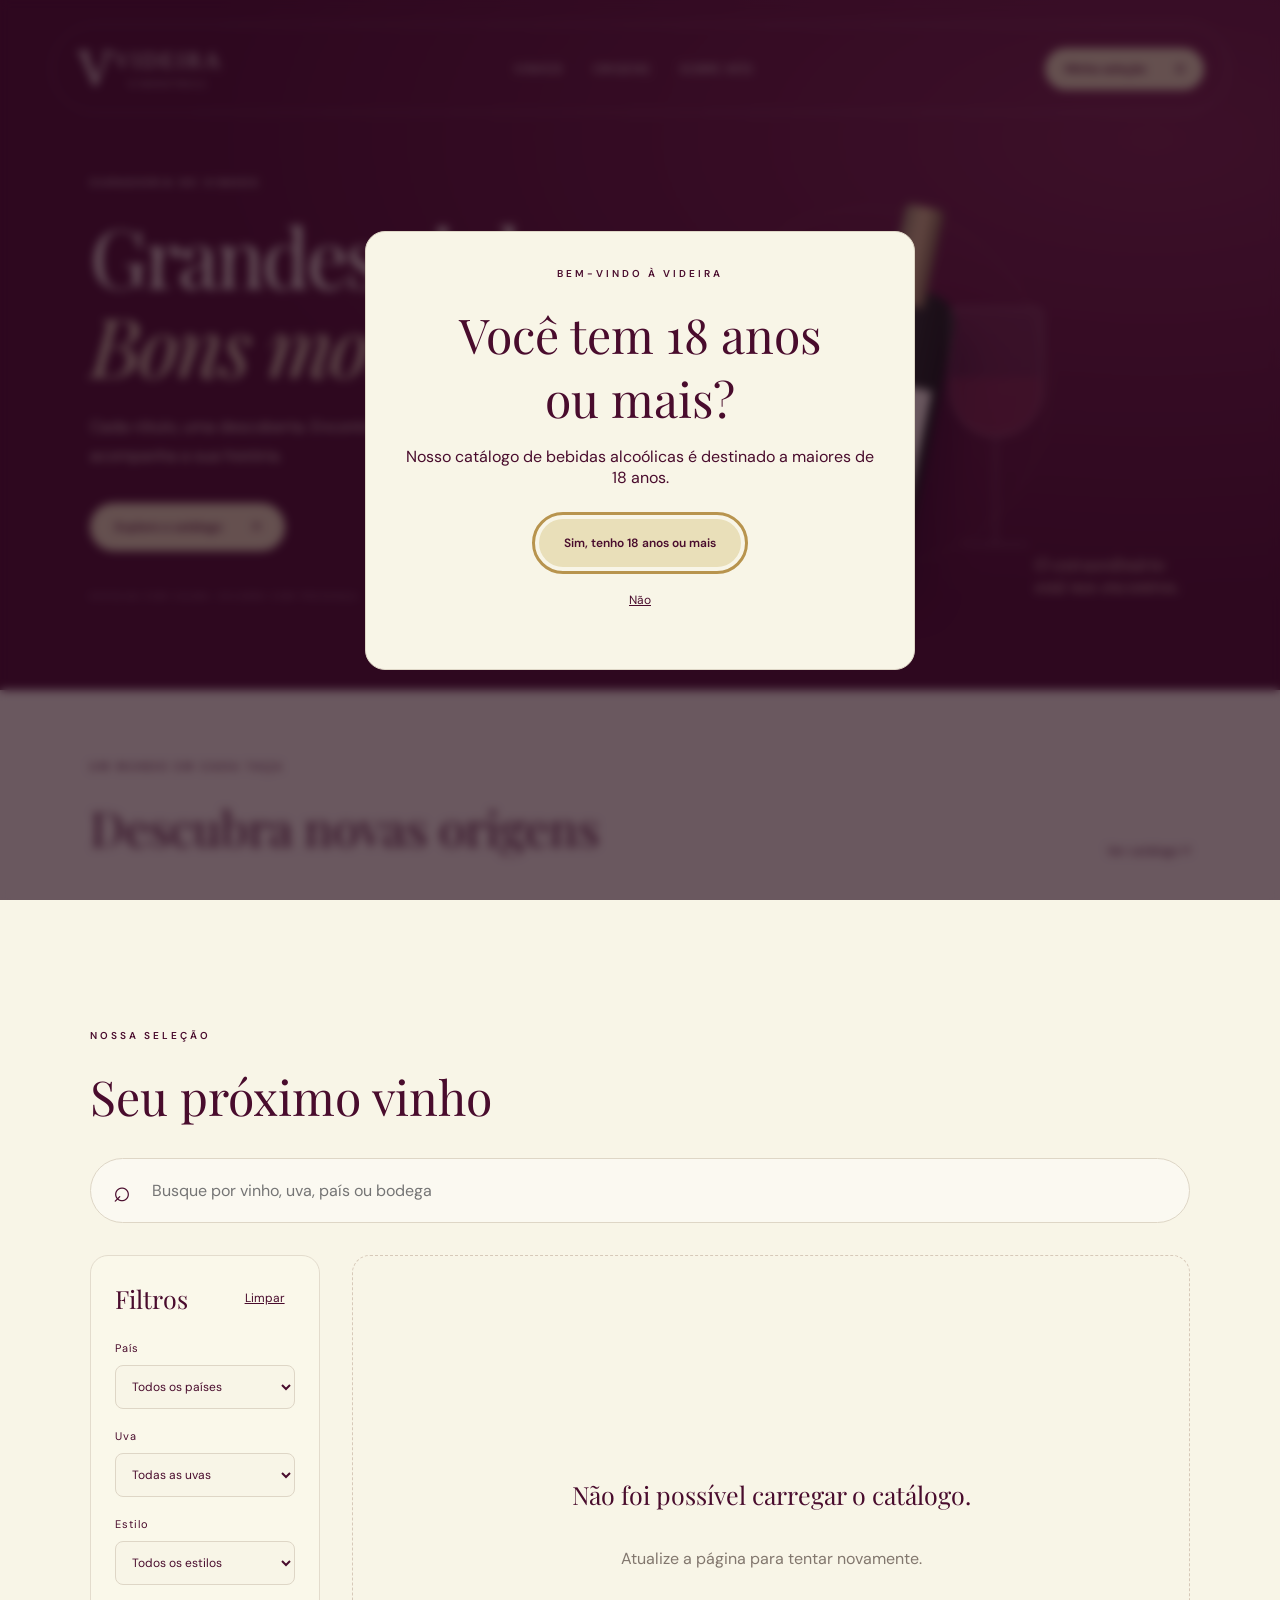
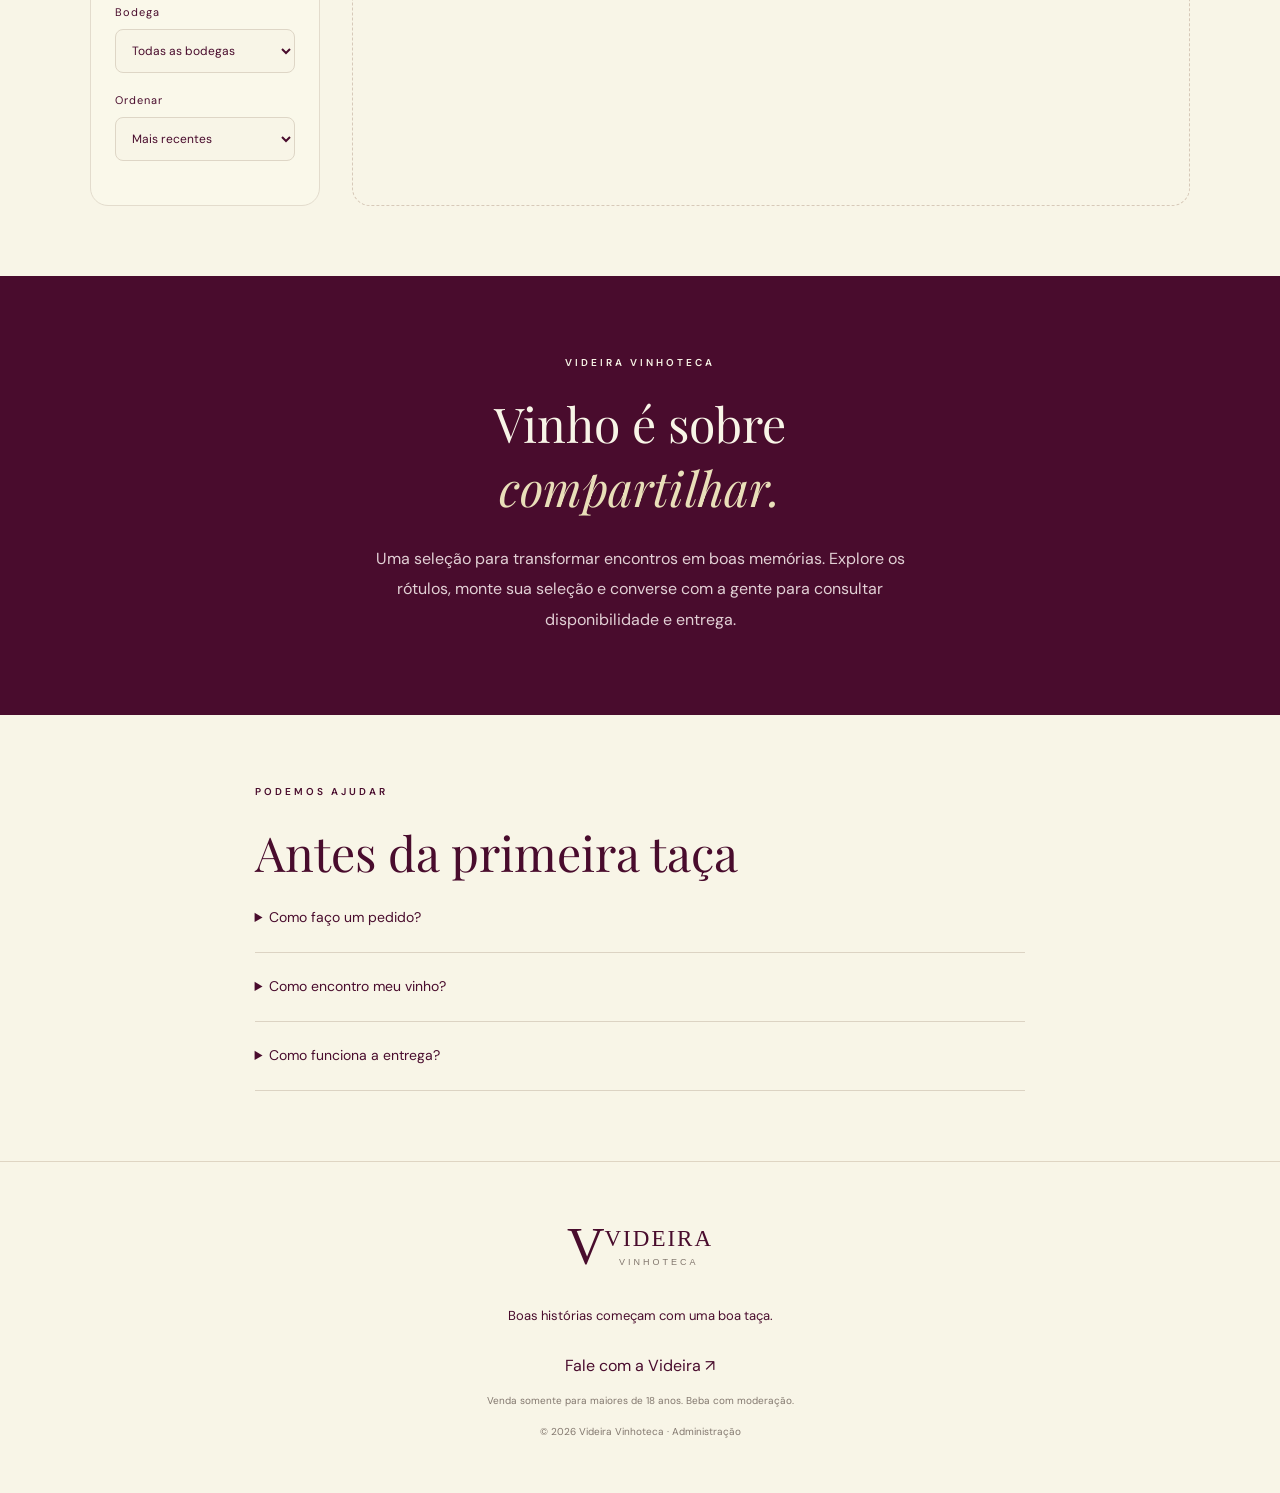
==== index.html @ 6cd6a6e8 "Build responsive Videira catalog with Supabase and admin panel" ====
<!doctype html><html lang="pt-BR"><head><meta charset="utf-8"><meta name="viewport" content="width=device-width,initial-scale=1"><meta name="description" content="Videira Vinhoteca. Descubra vinhos com identidade e monte sua seleção."><meta name="theme-color" content="#490c2d"><title>Videira | Vinhos e bons momentos</title><link rel="stylesheet" href="/style.css"><script defer src="/app.js"></script></head><body>
<header><a class="brand" href="/">V<span>VIDEIRA<small>VINHOTECA</small></span></a><nav><a href="#catalogo">Vinhos</a><a href="#origens">Origens</a><a href="#sobre">Sobre nós</a></nav><button id="cartButton" class="light">Minha seleção <span id="count">0</span></button></header>
<main><section class="hero"><div><p class="eyebrow">CURADORIA DE VINHOS</p><h1>Grandes vinhos.<br><i>Bons momentos.</i></h1><p class="intro">Cada rótulo, uma descoberta. Encontre o vinho que acompanha a sua história.</p><a class="pill" href="#catalogo">Explore o catálogo <span>↗</span></a><p class="hero-note">ESCOLHA COM CALMA. CELEBRE COM PRESENÇA.</p></div><div class="art" aria-hidden="true"><div class="orbit"></div><div class="bottle"><div class="label">V<small>VIDEIRA<br>SELEÇÃO ESPECIAL</small><hr>VINHOTECA</div></div><div class="glass"></div><span class="art-caption">O extraordinário<br>está nos encontros.</span></div></section>
<section id="origens" class="origins"><div class="section-heading"><div><p class="eyebrow">UM MUNDO EM CADA TAÇA</p><h2>Descubra novas origens</h2></div><a href="#catalogo">Ver catálogo ↗</a></div><div class="country-grid" id="countries"></div></section>
<section id="catalogo"><div class="section-heading"><div><p class="eyebrow">NOSSA SELEÇÃO</p><h2>Seu próximo vinho</h2></div><span id="resultCount"></span></div><div class="search"><span aria-hidden="true">⌕</span><input id="search" type="search" placeholder="Busque por vinho, uva, país ou bodega" aria-label="Buscar vinhos"></div><div class="catalog-layout"><aside><div class="filter-heading"><h3>Filtros</h3><button id="clear" class="text-button">Limpar</button></div><label>País<select id="country"><option value="">Todos os países</option></select></label><label>Uva<select id="grape"><option value="">Todas as uvas</option></select></label><label>Estilo<select id="category"><option value="">Todos os estilos</option></select></label><label>Bodega<select id="winery"><option value="">Todas as bodegas</option></select></label><label>Ordenar<select id="sort"><option value="new">Mais recentes</option><option value="name">Nome A–Z</option><option value="price">Menor preço</option></select></label></aside><div id="products" class="products" aria-live="polite"><div class="empty">Carregando catálogo…</div></div></div></section>
<section id="sobre" class="about"><p class="eyebrow">VIDEIRA VINHOTECA</p><h2>Vinho é sobre<br><i>compartilhar.</i></h2><p>Uma seleção para transformar encontros em boas memórias. Explore os rótulos, monte sua seleção e converse com a gente para consultar disponibilidade e entrega.</p></section><section class="faq"><p class="eyebrow">PODEMOS AJUDAR</p><h2>Antes da primeira taça</h2><details><summary>Como faço um pedido?</summary><p>Adicione os vinhos à sua seleção e continue no WhatsApp. Nossa equipe confirma disponibilidade, valores e condições antes de finalizar o pedido.</p></details><details><summary>Como encontro meu vinho?</summary><p>Use a busca ou filtre por país, uva, estilo e bodega. Abra um rótulo para conhecer os detalhes.</p></details><details><summary>Como funciona a entrega?</summary><p>Consulte as opções de entrega e frete diretamente com nossa equipe pelo WhatsApp.</p></details></section></main>
<footer><a class="brand" href="/">V<span>VIDEIRA<small>VINHOTECA</small></span></a><p>Boas histórias começam com uma boa taça.</p><a id="contact" href="#">Fale com a Videira ↗</a><small>Venda somente para maiores de 18 anos. Beba com moderação.</small><small>© 2026 Videira Vinhoteca · <a href="/admin.html">Administração</a></small></footer>
<dialog id="cart"><div class="dialog-heading"><p class="eyebrow">MINHA SELEÇÃO</p><button class="close" data-close="cart" aria-label="Fechar seleção">×</button></div><h2>Uma boa escolha.</h2><div id="cartItems"></div><p id="total"></p><a id="checkout" class="pill" target="_blank" rel="noopener">Consultar no WhatsApp ↗</a><p class="muted">Disponibilidade, preço e frete confirmados no atendimento.</p></dialog>
<dialog id="detail"><button class="close" data-close="detail" aria-label="Fechar detalhes">×</button><div id="detailContent"></div></dialog>
<dialog id="age"><p class="eyebrow">BEM-VINDO À VIDEIRA</p><h2>Você tem 18 anos<br>ou mais?</h2><p>Nosso catálogo de bebidas alcoólicas é destinado a maiores de 18 anos.</p><button class="pill" id="ageYes">Sim, tenho 18 anos ou mais</button><button class="text-button" id="ageNo">Não</button><p id="ageMessage" role="status"></p></dialog>
</body></html>
---- style.css ----
@import url('https://fonts.googleapis.com/css2?family=DM+Sans:wght@400;500;600&family=Playfair+Display:ital,wght@0,400;0,500;1,400&display=swap');
:root{--wine:#490c2d;--cream:#f8f5e7;--gold:#e9dfb9;--muted:#82776e}*{box-sizing:border-box}html{scroll-behavior:smooth;scroll-padding-top:110px}body{margin:0;background:var(--cream);color:var(--wine);font-family:'DM Sans',sans-serif}button,input,select,textarea{font:inherit}a{color:inherit;text-decoration:none}button,a,input,select,summary{touch-action:manipulation}button{cursor:pointer}button:disabled{opacity:.5;cursor:not-allowed}h1,h2,h3{font-family:'Playfair Display',Georgia,serif;font-weight:400;margin:0}h2{font-size:clamp(32px,4vw,48px)}h3{font-size:25px}header{position:absolute;z-index:2;top:24px;left:4%;width:92%;display:flex;align-items:center;justify-content:space-between;border:1px solid #ffffff45;border-radius:60px;padding:14px 24px;color:var(--cream)}.brand{display:flex;align-items:center;font:52px Georgia}.brand span{font:23px Georgia;letter-spacing:2px}.brand small{display:block;font:9px sans-serif;letter-spacing:3px;text-align:center;margin-top:5px}nav{display:flex;gap:30px;font-size:12px;text-transform:uppercase;letter-spacing:1px}.light,.pill{border:0;border-radius:40px;background:var(--gold);color:var(--wine);padding:16px 25px;font-size:12px;font-weight:600;display:inline-flex;gap:30px;align-items:center;justify-content:center}.light{padding:13px 20px}.hero{min-height:690px;background:radial-gradient(ellipse at 90% 20%,#732348,var(--wine) 60%);color:var(--cream);display:grid;grid-template-columns:1.2fr 1fr;align-items:center;padding:165px 7% 70px;overflow:hidden}.eyebrow{font-size:10px;letter-spacing:3px;font-weight:600;margin:0 0 22px}h1{font-size:clamp(48px,6.4vw,90px);line-height:1.08;letter-spacing:-3px}h1 i,h2 i{font-weight:400;color:var(--gold)}.intro{line-height:1.8;max-width:450px;color:#e4d9ca;margin:25px 0 32px}.hero-note{font-size:8px;letter-spacing:2px;margin-top:40px;color:#c6a9b7}.art{height:410px;position:relative}.orbit{position:absolute;width:360px;height:360px;border:1px solid #cfac7940;border-radius:50%;top:20px;left:0}.bottle{position:absolute;width:108px;height:275px;left:135px;top:98px;border-radius:30px 30px 15px 15px;background:linear-gradient(90deg,#15241c,#455747 40%,#19271e 70%,#0d1813);transform:rotate(12deg);box-shadow:22px 30px 35px #21041d80}.bottle:before{content:'';position:absolute;top:-84px;left:35px;width:39px;height:100px;background:linear-gradient(90deg,#928765,#e1c591,#7b6847);border-radius:6px 6px 0 0}.label{background:var(--cream);color:var(--wine);position:absolute;top:95px;left:9px;right:9px;height:123px;text-align:center;font:44px Georgia;padding-top:8px}.label small{display:block;font:7px sans-serif;letter-spacing:1px;line-height:1.7}.label hr{width:30px;border:0;border-top:1px solid #b7aa8a}.label{font-size:36px}.label{overflow:hidden}.glass{position:absolute;top:120px;left:260px;width:92px;height:128px;border:1px solid #ffffff70;border-radius:5px 5px 48px 48px;background:linear-gradient(0deg,#ad416060 45%,#ffffff10 46%)}.glass:after{content:'';position:absolute;top:127px;left:44px;width:1px;height:108px;background:#ffffff70}.glass:before{content:'';position:absolute;top:235px;left:12px;width:65px;height:1px;background:#ffffff70}.art-caption{position:absolute;right:10px;bottom:0;color:#ddc5ad;font:italic 19px Georgia}.origins,#catalogo,.faq{padding:70px 7%}.section-heading{display:flex;justify-content:space-between;align-items:end;gap:20px;margin-bottom:30px}.section-heading a,.section-heading>span{font-size:12px}.country-grid{display:grid;grid-template-columns:repeat(4,1fr);gap:16px}.country-card{padding:27px;border-radius:18px;text-align:left;background:var(--wine);color:var(--cream);border:0}.country-card span{font:25px Georgia;display:block;margin:20px 0 8px}.country-card small{color:#d2bdc6}.search{background:#ffffff65;display:flex;align-items:center;border:1px solid #ded6c6;border-radius:40px;padding:12px 22px;margin-bottom:32px;gap:15px}.search span{font-size:30px}.search input{border:0;background:none;outline:none;width:100%;padding:6px;color:var(--wine)}.catalog-layout{display:grid;grid-template-columns:230px 1fr;gap:32px}aside{border:1px solid #e3dccd;background:#fffdf440;padding:24px;border-radius:18px;align-self:start}.filter-heading{display:flex;justify-content:space-between;align-items:center;margin-bottom:25px}.text-button{border:0;background:none;color:var(--wine);text-decoration:underline;font-size:12px;padding:10px}label{display:block;font-size:11px;letter-spacing:1px;margin-bottom:20px}select,input,textarea{color:var(--wine)}select{display:block;width:100%;margin-top:10px;padding:12px;border:1px solid #ded6c6;border-radius:8px;background:var(--cream);font-size:12px}.products{display:grid;grid-template-columns:repeat(3,minmax(0,1fr));gap:20px}.empty{grid-column:1/-1;min-height:280px;border:1px dashed #d7c9b9;border-radius:18px;display:flex;flex-direction:column;justify-content:center;align-items:center;text-align:center;padding:40px;color:var(--muted);line-height:1.8}.empty h3{color:var(--wine);margin-bottom:12px}.product{background:#fffdf5;border:1px solid #e9e1d3;border-radius:17px;overflow:hidden;padding:14px}.product-view{display:block;border:0;background:none;width:100%;text-align:left;color:var(--wine);padding:0}.product img,.placeholder{width:100%;height:235px;object-fit:contain;border-radius:12px;background:#f0ebd7}.placeholder{display:grid;place-items:center;font:80px Georgia;color:#c8b898}.product .eyebrow{margin:20px 0 10px;font-size:8px;letter-spacing:2px}.product h3{font-size:22px;line-height:1.25}.product p{font-size:11px;color:var(--muted);line-height:1.6}.product-bottom{border-top:1px solid #e7e1d4;padding-top:14px;display:flex;justify-content:space-between;align-items:center;font-size:12px}.add{border:0;border-radius:50%;width:35px;height:35px;color:var(--cream);background:var(--wine);font-size:20px}.about{padding:80px 15%;background:var(--wine);color:var(--cream);text-align:center}.about p:last-child{max-width:580px;margin:25px auto 0;line-height:1.9;color:#e2d0d5}.faq{max-width:950px;margin:auto}details{border-bottom:1px solid #dcd3c3;padding:22px 0;font-size:14px;line-height:1.7}summary{cursor:pointer}footer{display:flex;flex-direction:column;align-items:center;gap:18px;padding:55px 20px;border-top:1px solid #dfd5c3;text-align:center}footer p{font-size:13px}footer small{font-size:10px;color:var(--muted)}dialog{border:1px solid #ded6c6;border-radius:20px;background:var(--cream);color:var(--wine);padding:35px;width:min(550px,92vw);max-height:85vh}dialog::backdrop{background:#210719a8;backdrop-filter:blur(5px)}.dialog-heading{display:flex;justify-content:space-between;align-items:center}.close{border:0;background:none;font-size:28px;color:var(--wine);float:right}.muted{font-size:12px;color:var(--muted);line-height:1.7}#age{text-align:center}#age .pill{margin:15px 0}#age .text-button{display:block;margin:auto}.cart-row{display:flex;align-items:center;justify-content:space-between;gap:15px;border-bottom:1px solid #ded6c6;padding:18px 0}.cart-row div:first-child{max-width:55%;font-size:14px}.qty{display:flex;align-items:center;gap:12px}.qty button{border:1px solid #d0c0b5;background:none;border-radius:50%;width:28px;height:28px}#checkout{width:100%}#detailContent img{height:250px;max-width:100%;object-fit:contain}#detailContent p{line-height:1.8}.admin{max-width:900px;margin:50px auto;padding:25px}.admin input,.admin textarea{display:block;width:100%;padding:12px;border:1px solid #ddd1c1;background:#fffdf6;border-radius:7px;margin-top:8px}.admin textarea{min-height:100px}.admin form{margin-top:30px}.admin-grid{display:grid;grid-template-columns:1fr 1fr;gap:0 20px}.admin label:has(input[type=checkbox]){display:flex;align-items:center;gap:10px}.admin input[type=checkbox]{width:auto}.admin-list{margin-top:30px}.admin-item{display:flex;gap:15px;align-items:center;padding:16px 0;border-bottom:1px solid #ddd}.admin-item span{flex:1}#status{line-height:1.8}a:focus-visible,button:focus-visible,input:focus-visible,select:focus-visible,summary:focus-visible{outline:3px solid #b8944e;outline-offset:4px}[hidden]{display:none!important}@media(max-width:900px){.hero{grid-template-columns:1fr 1fr}.art{transform:scale(.8);transform-origin:left center}.products{grid-template-columns:repeat(2,minmax(0,1fr))}.country-grid{grid-template-columns:repeat(2,1fr)}}@media(max-width:650px){header{top:15px;padding:10px 16px}.brand{font-size:38px}.brand span{font-size:17px}nav{display:none}.light{font-size:10px;padding:12px}.hero{padding:145px 7% 45px;grid-template-columns:1fr;min-height:auto}h1{font-size:51px;letter-spacing:-2px}.art{height:290px;transform:scale(.75);margin-top:-20px;transform-origin:top center}.hero-note{margin-top:25px}.origins,#catalogo,.faq{padding:45px 6%}.catalog-layout{grid-template-columns:1fr}aside{display:grid;grid-template-columns:1fr 1fr;gap:10px;padding:18px}.filter-heading{grid-column:1/-1;margin:0}aside label{margin:0}.products{gap:10px}.product{padding:10px}.product img,.placeholder{height:190px}.product h3{font-size:19px}.section-heading{align-items:start}.section-heading a{white-space:nowrap}.country-card{padding:22px}.about{padding:55px 8%}.admin-grid{grid-template-columns:1fr}}
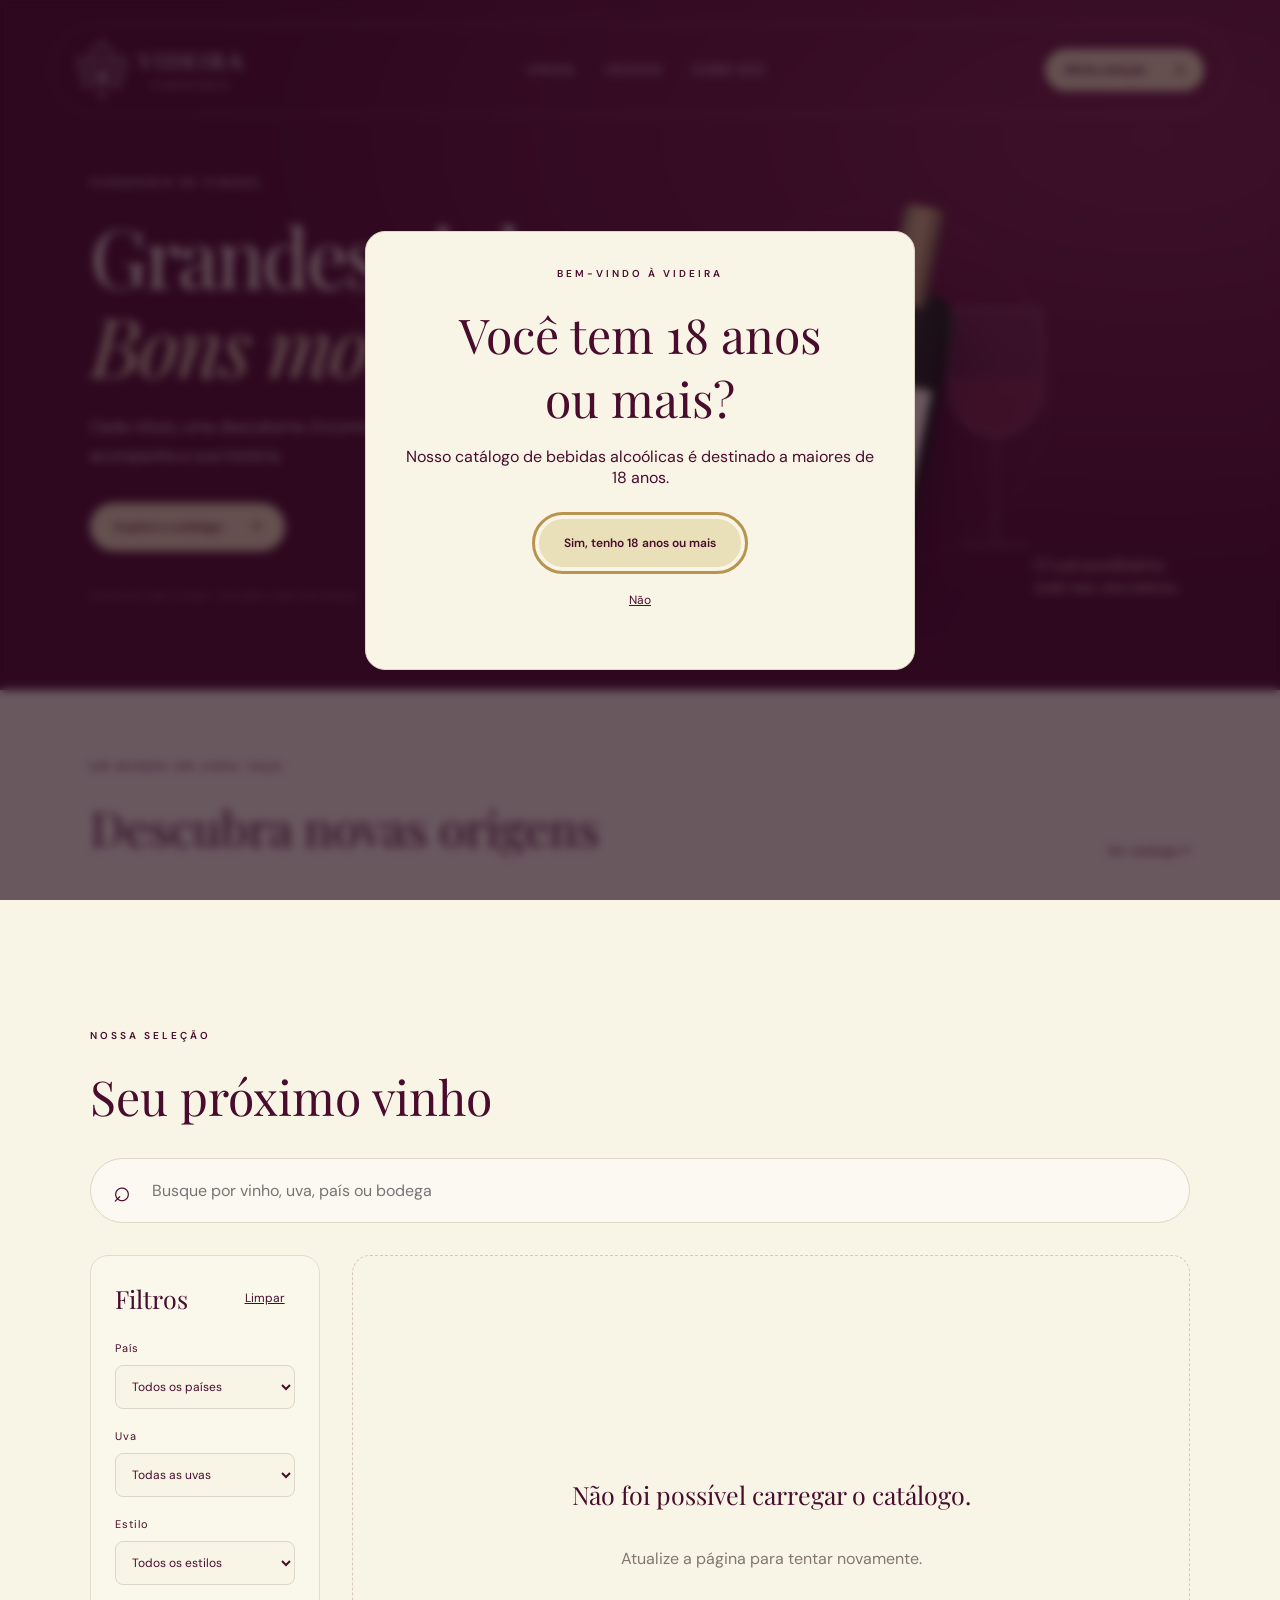
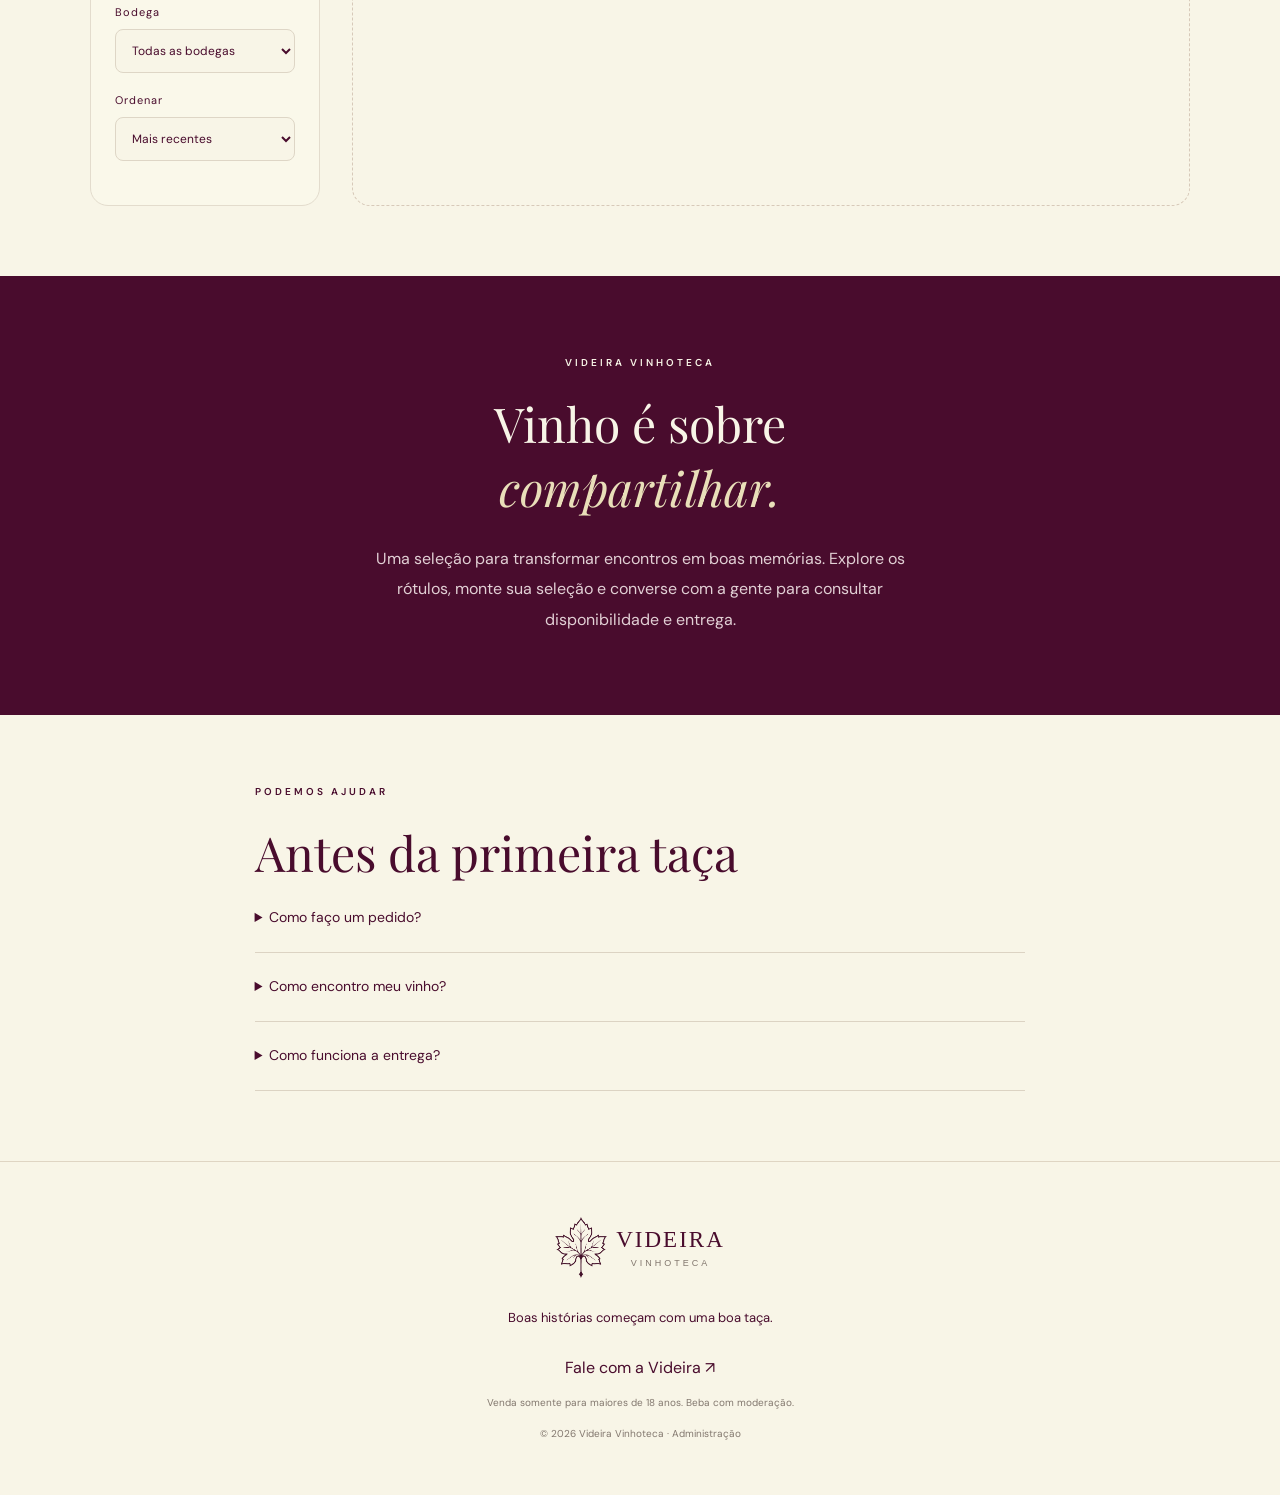
==== commit bb465fe7: "Apply original Videira logo to header and footer" ====
--- a/index.html
+++ b/index.html
@@ -1,10 +1,10 @@
 <!doctype html><html lang="pt-BR"><head><meta charset="utf-8"><meta name="viewport" content="width=device-width,initial-scale=1"><meta name="description" content="Videira Vinhoteca. Descubra vinhos com identidade e monte sua seleção."><meta name="theme-color" content="#490c2d"><title>Videira | Vinhos e bons momentos</title><link rel="stylesheet" href="/style.css"><script defer src="/app.js"></script></head><body>
-<header><a class="brand" href="/">V<span>VIDEIRA<small>VINHOTECA</small></span></a><nav><a href="#catalogo">Vinhos</a><a href="#origens">Origens</a><a href="#sobre">Sobre nós</a></nav><button id="cartButton" class="light">Minha seleção <span id="count">0</span></button></header>
+<header><a class="brand" href="/" aria-label="Videira Vinhoteca"><img src="/logo.svg" alt="" width="52" height="61"><span>VIDEIRA<small>VINHOTECA</small></span></a><nav><a href="#catalogo">Vinhos</a><a href="#origens">Origens</a><a href="#sobre">Sobre nós</a></nav><button id="cartButton" class="light">Minha seleção <span id="count">0</span></button></header>
 <main><section class="hero"><div><p class="eyebrow">CURADORIA DE VINHOS</p><h1>Grandes vinhos.<br><i>Bons momentos.</i></h1><p class="intro">Cada rótulo, uma descoberta. Encontre o vinho que acompanha a sua história.</p><a class="pill" href="#catalogo">Explore o catálogo <span>↗</span></a><p class="hero-note">ESCOLHA COM CALMA. CELEBRE COM PRESENÇA.</p></div><div class="art" aria-hidden="true"><div class="orbit"></div><div class="bottle"><div class="label">V<small>VIDEIRA<br>SELEÇÃO ESPECIAL</small><hr>VINHOTECA</div></div><div class="glass"></div><span class="art-caption">O extraordinário<br>está nos encontros.</span></div></section>
 <section id="origens" class="origins"><div class="section-heading"><div><p class="eyebrow">UM MUNDO EM CADA TAÇA</p><h2>Descubra novas origens</h2></div><a href="#catalogo">Ver catálogo ↗</a></div><div class="country-grid" id="countries"></div></section>
 <section id="catalogo"><div class="section-heading"><div><p class="eyebrow">NOSSA SELEÇÃO</p><h2>Seu próximo vinho</h2></div><span id="resultCount"></span></div><div class="search"><span aria-hidden="true">⌕</span><input id="search" type="search" placeholder="Busque por vinho, uva, país ou bodega" aria-label="Buscar vinhos"></div><div class="catalog-layout"><aside><div class="filter-heading"><h3>Filtros</h3><button id="clear" class="text-button">Limpar</button></div><label>País<select id="country"><option value="">Todos os países</option></select></label><label>Uva<select id="grape"><option value="">Todas as uvas</option></select></label><label>Estilo<select id="category"><option value="">Todos os estilos</option></select></label><label>Bodega<select id="winery"><option value="">Todas as bodegas</option></select></label><label>Ordenar<select id="sort"><option value="new">Mais recentes</option><option value="name">Nome A–Z</option><option value="price">Menor preço</option></select></label></aside><div id="products" class="products" aria-live="polite"><div class="empty">Carregando catálogo…</div></div></div></section>
 <section id="sobre" class="about"><p class="eyebrow">VIDEIRA VINHOTECA</p><h2>Vinho é sobre<br><i>compartilhar.</i></h2><p>Uma seleção para transformar encontros em boas memórias. Explore os rótulos, monte sua seleção e converse com a gente para consultar disponibilidade e entrega.</p></section><section class="faq"><p class="eyebrow">PODEMOS AJUDAR</p><h2>Antes da primeira taça</h2><details><summary>Como faço um pedido?</summary><p>Adicione os vinhos à sua seleção e continue no WhatsApp. Nossa equipe confirma disponibilidade, valores e condições antes de finalizar o pedido.</p></details><details><summary>Como encontro meu vinho?</summary><p>Use a busca ou filtre por país, uva, estilo e bodega. Abra um rótulo para conhecer os detalhes.</p></details><details><summary>Como funciona a entrega?</summary><p>Consulte as opções de entrega e frete diretamente com nossa equipe pelo WhatsApp.</p></details></section></main>
-<footer><a class="brand" href="/">V<span>VIDEIRA<small>VINHOTECA</small></span></a><p>Boas histórias começam com uma boa taça.</p><a id="contact" href="#">Fale com a Videira ↗</a><small>Venda somente para maiores de 18 anos. Beba com moderação.</small><small>© 2026 Videira Vinhoteca · <a href="/admin.html">Administração</a></small></footer>
+<footer><a class="brand" href="/" aria-label="Videira Vinhoteca"><img src="/logo.svg" alt="" width="52" height="61"><span>VIDEIRA<small>VINHOTECA</small></span></a><p>Boas histórias começam com uma boa taça.</p><a id="contact" href="#">Fale com a Videira ↗</a><small>Venda somente para maiores de 18 anos. Beba com moderação.</small><small>© 2026 Videira Vinhoteca · <a href="/admin.html">Administração</a></small></footer>
 <dialog id="cart"><div class="dialog-heading"><p class="eyebrow">MINHA SELEÇÃO</p><button class="close" data-close="cart" aria-label="Fechar seleção">×</button></div><h2>Uma boa escolha.</h2><div id="cartItems"></div><p id="total"></p><a id="checkout" class="pill" target="_blank" rel="noopener">Consultar no WhatsApp ↗</a><p class="muted">Disponibilidade, preço e frete confirmados no atendimento.</p></dialog>
 <dialog id="detail"><button class="close" data-close="detail" aria-label="Fechar detalhes">×</button><div id="detailContent"></div></dialog>
 <dialog id="age"><p class="eyebrow">BEM-VINDO À VIDEIRA</p><h2>Você tem 18 anos<br>ou mais?</h2><p>Nosso catálogo de bebidas alcoólicas é destinado a maiores de 18 anos.</p><button class="pill" id="ageYes">Sim, tenho 18 anos ou mais</button><button class="text-button" id="ageNo">Não</button><p id="ageMessage" role="status"></p></dialog>
--- a/style.css
+++ b/style.css
@@ -1,2 +1,3 @@
 @import url('https://fonts.googleapis.com/css2?family=DM+Sans:wght@400;500;600&family=Playfair+Display:ital,wght@0,400;0,500;1,400&display=swap');
-:root{--wine:#490c2d;--cream:#f8f5e7;--gold:#e9dfb9;--muted:#82776e}*{box-sizing:border-box}html{scroll-behavior:smooth;scroll-padding-top:110px}body{margin:0;background:var(--cream);color:var(--wine);font-family:'DM Sans',sans-serif}button,input,select,textarea{font:inherit}a{color:inherit;text-decoration:none}button,a,input,select,summary{touch-action:manipulation}button{cursor:pointer}button:disabled{opacity:.5;cursor:not-allowed}h1,h2,h3{font-family:'Playfair Display',Georgia,serif;font-weight:400;margin:0}h2{font-size:clamp(32px,4vw,48px)}h3{font-size:25px}header{position:absolute;z-index:2;top:24px;left:4%;width:92%;display:flex;align-items:center;justify-content:space-between;border:1px solid #ffffff45;border-radius:60px;padding:14px 24px;color:var(--cream)}.brand{display:flex;align-items:center;font:52px Georgia}.brand span{font:23px Georgia;letter-spacing:2px}.brand small{display:block;font:9px sans-serif;letter-spacing:3px;text-align:center;margin-top:5px}nav{display:flex;gap:30px;font-size:12px;text-transform:uppercase;letter-spacing:1px}.light,.pill{border:0;border-radius:40px;background:var(--gold);color:var(--wine);padding:16px 25px;font-size:12px;font-weight:600;display:inline-flex;gap:30px;align-items:center;justify-content:center}.light{padding:13px 20px}.hero{min-height:690px;background:radial-gradient(ellipse at 90% 20%,#732348,var(--wine) 60%);color:var(--cream);display:grid;grid-template-columns:1.2fr 1fr;align-items:center;padding:165px 7% 70px;overflow:hidden}.eyebrow{font-size:10px;letter-spacing:3px;font-weight:600;margin:0 0 22px}h1{font-size:clamp(48px,6.4vw,90px);line-height:1.08;letter-spacing:-3px}h1 i,h2 i{font-weight:400;color:var(--gold)}.intro{line-height:1.8;max-width:450px;color:#e4d9ca;margin:25px 0 32px}.hero-note{font-size:8px;letter-spacing:2px;margin-top:40px;color:#c6a9b7}.art{height:410px;position:relative}.orbit{position:absolute;width:360px;height:360px;border:1px solid #cfac7940;border-radius:50%;top:20px;left:0}.bottle{position:absolute;width:108px;height:275px;left:135px;top:98px;border-radius:30px 30px 15px 15px;background:linear-gradient(90deg,#15241c,#455747 40%,#19271e 70%,#0d1813);transform:rotate(12deg);box-shadow:22px 30px 35px #21041d80}.bottle:before{content:'';position:absolute;top:-84px;left:35px;width:39px;height:100px;background:linear-gradient(90deg,#928765,#e1c591,#7b6847);border-radius:6px 6px 0 0}.label{background:var(--cream);color:var(--wine);position:absolute;top:95px;left:9px;right:9px;height:123px;text-align:center;font:44px Georgia;padding-top:8px}.label small{display:block;font:7px sans-serif;letter-spacing:1px;line-height:1.7}.label hr{width:30px;border:0;border-top:1px solid #b7aa8a}.label{font-size:36px}.label{overflow:hidden}.glass{position:absolute;top:120px;left:260px;width:92px;height:128px;border:1px solid #ffffff70;border-radius:5px 5px 48px 48px;background:linear-gradient(0deg,#ad416060 45%,#ffffff10 46%)}.glass:after{content:'';position:absolute;top:127px;left:44px;width:1px;height:108px;background:#ffffff70}.glass:before{content:'';position:absolute;top:235px;left:12px;width:65px;height:1px;background:#ffffff70}.art-caption{position:absolute;right:10px;bottom:0;color:#ddc5ad;font:italic 19px Georgia}.origins,#catalogo,.faq{padding:70px 7%}.section-heading{display:flex;justify-content:space-between;align-items:end;gap:20px;margin-bottom:30px}.section-heading a,.section-heading>span{font-size:12px}.country-grid{display:grid;grid-template-columns:repeat(4,1fr);gap:16px}.country-card{padding:27px;border-radius:18px;text-align:left;background:var(--wine);color:var(--cream);border:0}.country-card span{font:25px Georgia;display:block;margin:20px 0 8px}.country-card small{color:#d2bdc6}.search{background:#ffffff65;display:flex;align-items:center;border:1px solid #ded6c6;border-radius:40px;padding:12px 22px;margin-bottom:32px;gap:15px}.search span{font-size:30px}.search input{border:0;background:none;outline:none;width:100%;padding:6px;color:var(--wine)}.catalog-layout{display:grid;grid-template-columns:230px 1fr;gap:32px}aside{border:1px solid #e3dccd;background:#fffdf440;padding:24px;border-radius:18px;align-self:start}.filter-heading{display:flex;justify-content:space-between;align-items:center;margin-bottom:25px}.text-button{border:0;background:none;color:var(--wine);text-decoration:underline;font-size:12px;padding:10px}label{display:block;font-size:11px;letter-spacing:1px;margin-bottom:20px}select,input,textarea{color:var(--wine)}select{display:block;width:100%;margin-top:10px;padding:12px;border:1px solid #ded6c6;border-radius:8px;background:var(--cream);font-size:12px}.products{display:grid;grid-template-columns:repeat(3,minmax(0,1fr));gap:20px}.empty{grid-column:1/-1;min-height:280px;border:1px dashed #d7c9b9;border-radius:18px;display:flex;flex-direction:column;justify-content:center;align-items:center;text-align:center;padding:40px;color:var(--muted);line-height:1.8}.empty h3{color:var(--wine);margin-bottom:12px}.product{background:#fffdf5;border:1px solid #e9e1d3;border-radius:17px;overflow:hidden;padding:14px}.product-view{display:block;border:0;background:none;width:100%;text-align:left;color:var(--wine);padding:0}.product img,.placeholder{width:100%;height:235px;object-fit:contain;border-radius:12px;background:#f0ebd7}.placeholder{display:grid;place-items:center;font:80px Georgia;color:#c8b898}.product .eyebrow{margin:20px 0 10px;font-size:8px;letter-spacing:2px}.product h3{font-size:22px;line-height:1.25}.product p{font-size:11px;color:var(--muted);line-height:1.6}.product-bottom{border-top:1px solid #e7e1d4;padding-top:14px;display:flex;justify-content:space-between;align-items:center;font-size:12px}.add{border:0;border-radius:50%;width:35px;height:35px;color:var(--cream);background:var(--wine);font-size:20px}.about{padding:80px 15%;background:var(--wine);color:var(--cream);text-align:center}.about p:last-child{max-width:580px;margin:25px auto 0;line-height:1.9;color:#e2d0d5}.faq{max-width:950px;margin:auto}details{border-bottom:1px solid #dcd3c3;padding:22px 0;font-size:14px;line-height:1.7}summary{cursor:pointer}footer{display:flex;flex-direction:column;align-items:center;gap:18px;padding:55px 20px;border-top:1px solid #dfd5c3;text-align:center}footer p{font-size:13px}footer small{font-size:10px;color:var(--muted)}dialog{border:1px solid #ded6c6;border-radius:20px;background:var(--cream);color:var(--wine);padding:35px;width:min(550px,92vw);max-height:85vh}dialog::backdrop{background:#210719a8;backdrop-filter:blur(5px)}.dialog-heading{display:flex;justify-content:space-between;align-items:center}.close{border:0;background:none;font-size:28px;color:var(--wine);float:right}.muted{font-size:12px;color:var(--muted);line-height:1.7}#age{text-align:center}#age .pill{margin:15px 0}#age .text-button{display:block;margin:auto}.cart-row{display:flex;align-items:center;justify-content:space-between;gap:15px;border-bottom:1px solid #ded6c6;padding:18px 0}.cart-row div:first-child{max-width:55%;font-size:14px}.qty{display:flex;align-items:center;gap:12px}.qty button{border:1px solid #d0c0b5;background:none;border-radius:50%;width:28px;height:28px}#checkout{width:100%}#detailContent img{height:250px;max-width:100%;object-fit:contain}#detailContent p{line-height:1.8}.admin{max-width:900px;margin:50px auto;padding:25px}.admin input,.admin textarea{display:block;width:100%;padding:12px;border:1px solid #ddd1c1;background:#fffdf6;border-radius:7px;margin-top:8px}.admin textarea{min-height:100px}.admin form{margin-top:30px}.admin-grid{display:grid;grid-template-columns:1fr 1fr;gap:0 20px}.admin label:has(input[type=checkbox]){display:flex;align-items:center;gap:10px}.admin input[type=checkbox]{width:auto}.admin-list{margin-top:30px}.admin-item{display:flex;gap:15px;align-items:center;padding:16px 0;border-bottom:1px solid #ddd}.admin-item span{flex:1}#status{line-height:1.8}a:focus-visible,button:focus-visible,input:focus-visible,select:focus-visible,summary:focus-visible{outline:3px solid #b8944e;outline-offset:4px}[hidden]{display:none!important}@media(max-width:900px){.hero{grid-template-columns:1fr 1fr}.art{transform:scale(.8);transform-origin:left center}.products{grid-template-columns:repeat(2,minmax(0,1fr))}.country-grid{grid-template-columns:repeat(2,1fr)}}@media(max-width:650px){header{top:15px;padding:10px 16px}.brand{font-size:38px}.brand span{font-size:17px}nav{display:none}.light{font-size:10px;padding:12px}.hero{padding:145px 7% 45px;grid-template-columns:1fr;min-height:auto}h1{font-size:51px;letter-spacing:-2px}.art{height:290px;transform:scale(.75);margin-top:-20px;transform-origin:top center}.hero-note{margin-top:25px}.origins,#catalogo,.faq{padding:45px 6%}.catalog-layout{grid-template-columns:1fr}aside{display:grid;grid-template-columns:1fr 1fr;gap:10px;padding:18px}.filter-heading{grid-column:1/-1;margin:0}aside label{margin:0}.products{gap:10px}.product{padding:10px}.product img,.placeholder{height:190px}.product h3{font-size:19px}.section-heading{align-items:start}.section-heading a{white-space:nowrap}.country-card{padding:22px}.about{padding:55px 8%}.admin-grid{grid-template-columns:1fr}}+:root{--wine:#490c2d;--cream:#f8f5e7;--gold:#e9dfb9;--muted:#82776e}*{box-sizing:border-box}html{scroll-behavior:smooth;scroll-padding-top:110px}body{margin:0;background:var(--cream);color:var(--wine);font-family:'DM Sans',sans-serif}button,input,select,textarea{font:inherit}a{color:inherit;text-decoration:none}button,a,input,select,summary{touch-action:manipulation}button{cursor:pointer}button:disabled{opacity:.5;cursor:not-allowed}h1,h2,h3{font-family:'Playfair Display',Georgia,serif;font-weight:400;margin:0}h2{font-size:clamp(32px,4vw,48px)}h3{font-size:25px}header{position:absolute;z-index:2;top:24px;left:4%;width:92%;display:flex;align-items:center;justify-content:space-between;border:1px solid #ffffff45;border-radius:60px;padding:14px 24px;color:var(--cream)}.brand{display:flex;align-items:center;font:52px Georgia}.brand span{font:23px Georgia;letter-spacing:2px}.brand small{display:block;font:9px sans-serif;letter-spacing:3px;text-align:center;margin-top:5px}nav{display:flex;gap:30px;font-size:12px;text-transform:uppercase;letter-spacing:1px}.light,.pill{border:0;border-radius:40px;background:var(--gold);color:var(--wine);padding:16px 25px;font-size:12px;font-weight:600;display:inline-flex;gap:30px;align-items:center;justify-content:center}.light{padding:13px 20px}.hero{min-height:690px;background:radial-gradient(ellipse at 90% 20%,#732348,var(--wine) 60%);color:var(--cream);display:grid;grid-template-columns:1.2fr 1fr;align-items:center;padding:165px 7% 70px;overflow:hidden}.eyebrow{font-size:10px;letter-spacing:3px;font-weight:600;margin:0 0 22px}h1{font-size:clamp(48px,6.4vw,90px);line-height:1.08;letter-spacing:-3px}h1 i,h2 i{font-weight:400;color:var(--gold)}.intro{line-height:1.8;max-width:450px;color:#e4d9ca;margin:25px 0 32px}.hero-note{font-size:8px;letter-spacing:2px;margin-top:40px;color:#c6a9b7}.art{height:410px;position:relative}.orbit{position:absolute;width:360px;height:360px;border:1px solid #cfac7940;border-radius:50%;top:20px;left:0}.bottle{position:absolute;width:108px;height:275px;left:135px;top:98px;border-radius:30px 30px 15px 15px;background:linear-gradient(90deg,#15241c,#455747 40%,#19271e 70%,#0d1813);transform:rotate(12deg);box-shadow:22px 30px 35px #21041d80}.bottle:before{content:'';position:absolute;top:-84px;left:35px;width:39px;height:100px;background:linear-gradient(90deg,#928765,#e1c591,#7b6847);border-radius:6px 6px 0 0}.label{background:var(--cream);color:var(--wine);position:absolute;top:95px;left:9px;right:9px;height:123px;text-align:center;font:44px Georgia;padding-top:8px}.label small{display:block;font:7px sans-serif;letter-spacing:1px;line-height:1.7}.label hr{width:30px;border:0;border-top:1px solid #b7aa8a}.label{font-size:36px}.label{overflow:hidden}.glass{position:absolute;top:120px;left:260px;width:92px;height:128px;border:1px solid #ffffff70;border-radius:5px 5px 48px 48px;background:linear-gradient(0deg,#ad416060 45%,#ffffff10 46%)}.glass:after{content:'';position:absolute;top:127px;left:44px;width:1px;height:108px;background:#ffffff70}.glass:before{content:'';position:absolute;top:235px;left:12px;width:65px;height:1px;background:#ffffff70}.art-caption{position:absolute;right:10px;bottom:0;color:#ddc5ad;font:italic 19px Georgia}.origins,#catalogo,.faq{padding:70px 7%}.section-heading{display:flex;justify-content:space-between;align-items:end;gap:20px;margin-bottom:30px}.section-heading a,.section-heading>span{font-size:12px}.country-grid{display:grid;grid-template-columns:repeat(4,1fr);gap:16px}.country-card{padding:27px;border-radius:18px;text-align:left;background:var(--wine);color:var(--cream);border:0}.country-card span{font:25px Georgia;display:block;margin:20px 0 8px}.country-card small{color:#d2bdc6}.search{background:#ffffff65;display:flex;align-items:center;border:1px solid #ded6c6;border-radius:40px;padding:12px 22px;margin-bottom:32px;gap:15px}.search span{font-size:30px}.search input{border:0;background:none;outline:none;width:100%;padding:6px;color:var(--wine)}.catalog-layout{display:grid;grid-template-columns:230px 1fr;gap:32px}aside{border:1px solid #e3dccd;background:#fffdf440;padding:24px;border-radius:18px;align-self:start}.filter-heading{display:flex;justify-content:space-between;align-items:center;margin-bottom:25px}.text-button{border:0;background:none;color:var(--wine);text-decoration:underline;font-size:12px;padding:10px}label{display:block;font-size:11px;letter-spacing:1px;margin-bottom:20px}select,input,textarea{color:var(--wine)}select{display:block;width:100%;margin-top:10px;padding:12px;border:1px solid #ded6c6;border-radius:8px;background:var(--cream);font-size:12px}.products{display:grid;grid-template-columns:repeat(3,minmax(0,1fr));gap:20px}.empty{grid-column:1/-1;min-height:280px;border:1px dashed #d7c9b9;border-radius:18px;display:flex;flex-direction:column;justify-content:center;align-items:center;text-align:center;padding:40px;color:var(--muted);line-height:1.8}.empty h3{color:var(--wine);margin-bottom:12px}.product{background:#fffdf5;border:1px solid #e9e1d3;border-radius:17px;overflow:hidden;padding:14px}.product-view{display:block;border:0;background:none;width:100%;text-align:left;color:var(--wine);padding:0}.product img,.placeholder{width:100%;height:235px;object-fit:contain;border-radius:12px;background:#f0ebd7}.placeholder{display:grid;place-items:center;font:80px Georgia;color:#c8b898}.product .eyebrow{margin:20px 0 10px;font-size:8px;letter-spacing:2px}.product h3{font-size:22px;line-height:1.25}.product p{font-size:11px;color:var(--muted);line-height:1.6}.product-bottom{border-top:1px solid #e7e1d4;padding-top:14px;display:flex;justify-content:space-between;align-items:center;font-size:12px}.add{border:0;border-radius:50%;width:35px;height:35px;color:var(--cream);background:var(--wine);font-size:20px}.about{padding:80px 15%;background:var(--wine);color:var(--cream);text-align:center}.about p:last-child{max-width:580px;margin:25px auto 0;line-height:1.9;color:#e2d0d5}.faq{max-width:950px;margin:auto}details{border-bottom:1px solid #dcd3c3;padding:22px 0;font-size:14px;line-height:1.7}summary{cursor:pointer}footer{display:flex;flex-direction:column;align-items:center;gap:18px;padding:55px 20px;border-top:1px solid #dfd5c3;text-align:center}footer p{font-size:13px}footer small{font-size:10px;color:var(--muted)}dialog{border:1px solid #ded6c6;border-radius:20px;background:var(--cream);color:var(--wine);padding:35px;width:min(550px,92vw);max-height:85vh}dialog::backdrop{background:#210719a8;backdrop-filter:blur(5px)}.dialog-heading{display:flex;justify-content:space-between;align-items:center}.close{border:0;background:none;font-size:28px;color:var(--wine);float:right}.muted{font-size:12px;color:var(--muted);line-height:1.7}#age{text-align:center}#age .pill{margin:15px 0}#age .text-button{display:block;margin:auto}.cart-row{display:flex;align-items:center;justify-content:space-between;gap:15px;border-bottom:1px solid #ded6c6;padding:18px 0}.cart-row div:first-child{max-width:55%;font-size:14px}.qty{display:flex;align-items:center;gap:12px}.qty button{border:1px solid #d0c0b5;background:none;border-radius:50%;width:28px;height:28px}#checkout{width:100%}#detailContent img{height:250px;max-width:100%;object-fit:contain}#detailContent p{line-height:1.8}.admin{max-width:900px;margin:50px auto;padding:25px}.admin input,.admin textarea{display:block;width:100%;padding:12px;border:1px solid #ddd1c1;background:#fffdf6;border-radius:7px;margin-top:8px}.admin textarea{min-height:100px}.admin form{margin-top:30px}.admin-grid{display:grid;grid-template-columns:1fr 1fr;gap:0 20px}.admin label:has(input[type=checkbox]){display:flex;align-items:center;gap:10px}.admin input[type=checkbox]{width:auto}.admin-list{margin-top:30px}.admin-item{display:flex;gap:15px;align-items:center;padding:16px 0;border-bottom:1px solid #ddd}.admin-item span{flex:1}#status{line-height:1.8}a:focus-visible,button:focus-visible,input:focus-visible,select:focus-visible,summary:focus-visible{outline:3px solid #b8944e;outline-offset:4px}[hidden]{display:none!important}@media(max-width:900px){.hero{grid-template-columns:1fr 1fr}.art{transform:scale(.8);transform-origin:left center}.products{grid-template-columns:repeat(2,minmax(0,1fr))}.country-grid{grid-template-columns:repeat(2,1fr)}}@media(max-width:650px){header{top:15px;padding:10px 16px}.brand{font-size:38px}.brand span{font-size:17px}nav{display:none}.light{font-size:10px;padding:12px}.hero{padding:145px 7% 45px;grid-template-columns:1fr;min-height:auto}h1{font-size:51px;letter-spacing:-2px}.art{height:290px;transform:scale(.75);margin-top:-20px;transform-origin:top center}.hero-note{margin-top:25px}.origins,#catalogo,.faq{padding:45px 6%}.catalog-layout{grid-template-columns:1fr}aside{display:grid;grid-template-columns:1fr 1fr;gap:10px;padding:18px}.filter-heading{grid-column:1/-1;margin:0}aside label{margin:0}.products{gap:10px}.product{padding:10px}.product img,.placeholder{height:190px}.product h3{font-size:19px}.section-heading{align-items:start}.section-heading a{white-space:nowrap}.country-card{padding:22px}.about{padding:55px 8%}.admin-grid{grid-template-columns:1fr}}
+.brand{gap:9px}.brand img{width:52px;height:61px;object-fit:contain;display:block}footer .brand img{filter:brightness(0) saturate(100%) invert(11%) sepia(34%) saturate(2248%) hue-rotate(292deg) brightness(94%) contrast(101%)}@media(max-width:650px){.brand img{width:38px;height:45px}.brand{gap:6px}}
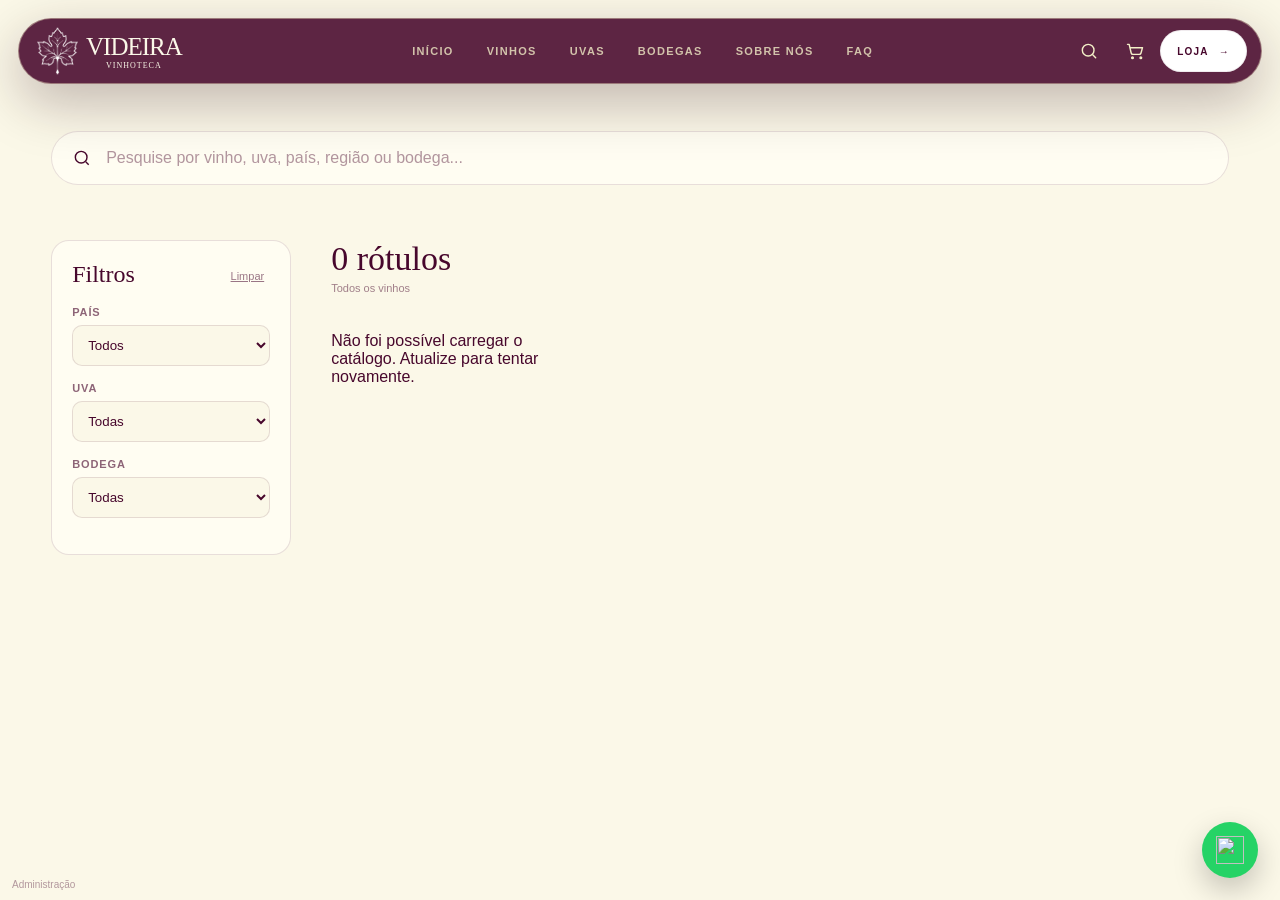
==== commit 73b03a76: "Reproduce reference shop layout and original styles" ====
--- a/index.html
+++ b/index.html
@@ -1,11 +1 @@
-<!doctype html><html lang="pt-BR"><head><meta charset="utf-8"><meta name="viewport" content="width=device-width,initial-scale=1"><meta name="description" content="Videira Vinhoteca. Descubra vinhos com identidade e monte sua seleção."><meta name="theme-color" content="#490c2d"><title>Videira | Vinhos e bons momentos</title><link rel="stylesheet" href="/style.css"><script defer src="/app.js"></script></head><body>
-<header><a class="brand" href="/" aria-label="Videira Vinhoteca"><img src="/logo.svg" alt="" width="52" height="61"><span>VIDEIRA<small>VINHOTECA</small></span></a><nav><a href="#catalogo">Vinhos</a><a href="#origens">Origens</a><a href="#sobre">Sobre nós</a></nav><button id="cartButton" class="light">Minha seleção <span id="count">0</span></button></header>
-<main><section class="hero"><div><p class="eyebrow">CURADORIA DE VINHOS</p><h1>Grandes vinhos.<br><i>Bons momentos.</i></h1><p class="intro">Cada rótulo, uma descoberta. Encontre o vinho que acompanha a sua história.</p><a class="pill" href="#catalogo">Explore o catálogo <span>↗</span></a><p class="hero-note">ESCOLHA COM CALMA. CELEBRE COM PRESENÇA.</p></div><div class="art" aria-hidden="true"><div class="orbit"></div><div class="bottle"><div class="label">V<small>VIDEIRA<br>SELEÇÃO ESPECIAL</small><hr>VINHOTECA</div></div><div class="glass"></div><span class="art-caption">O extraordinário<br>está nos encontros.</span></div></section>
-<section id="origens" class="origins"><div class="section-heading"><div><p class="eyebrow">UM MUNDO EM CADA TAÇA</p><h2>Descubra novas origens</h2></div><a href="#catalogo">Ver catálogo ↗</a></div><div class="country-grid" id="countries"></div></section>
-<section id="catalogo"><div class="section-heading"><div><p class="eyebrow">NOSSA SELEÇÃO</p><h2>Seu próximo vinho</h2></div><span id="resultCount"></span></div><div class="search"><span aria-hidden="true">⌕</span><input id="search" type="search" placeholder="Busque por vinho, uva, país ou bodega" aria-label="Buscar vinhos"></div><div class="catalog-layout"><aside><div class="filter-heading"><h3>Filtros</h3><button id="clear" class="text-button">Limpar</button></div><label>País<select id="country"><option value="">Todos os países</option></select></label><label>Uva<select id="grape"><option value="">Todas as uvas</option></select></label><label>Estilo<select id="category"><option value="">Todos os estilos</option></select></label><label>Bodega<select id="winery"><option value="">Todas as bodegas</option></select></label><label>Ordenar<select id="sort"><option value="new">Mais recentes</option><option value="name">Nome A–Z</option><option value="price">Menor preço</option></select></label></aside><div id="products" class="products" aria-live="polite"><div class="empty">Carregando catálogo…</div></div></div></section>
-<section id="sobre" class="about"><p class="eyebrow">VIDEIRA VINHOTECA</p><h2>Vinho é sobre<br><i>compartilhar.</i></h2><p>Uma seleção para transformar encontros em boas memórias. Explore os rótulos, monte sua seleção e converse com a gente para consultar disponibilidade e entrega.</p></section><section class="faq"><p class="eyebrow">PODEMOS AJUDAR</p><h2>Antes da primeira taça</h2><details><summary>Como faço um pedido?</summary><p>Adicione os vinhos à sua seleção e continue no WhatsApp. Nossa equipe confirma disponibilidade, valores e condições antes de finalizar o pedido.</p></details><details><summary>Como encontro meu vinho?</summary><p>Use a busca ou filtre por país, uva, estilo e bodega. Abra um rótulo para conhecer os detalhes.</p></details><details><summary>Como funciona a entrega?</summary><p>Consulte as opções de entrega e frete diretamente com nossa equipe pelo WhatsApp.</p></details></section></main>
-<footer><a class="brand" href="/" aria-label="Videira Vinhoteca"><img src="/logo.svg" alt="" width="52" height="61"><span>VIDEIRA<small>VINHOTECA</small></span></a><p>Boas histórias começam com uma boa taça.</p><a id="contact" href="#">Fale com a Videira ↗</a><small>Venda somente para maiores de 18 anos. Beba com moderação.</small><small>© 2026 Videira Vinhoteca · <a href="/admin.html">Administração</a></small></footer>
-<dialog id="cart"><div class="dialog-heading"><p class="eyebrow">MINHA SELEÇÃO</p><button class="close" data-close="cart" aria-label="Fechar seleção">×</button></div><h2>Uma boa escolha.</h2><div id="cartItems"></div><p id="total"></p><a id="checkout" class="pill" target="_blank" rel="noopener">Consultar no WhatsApp ↗</a><p class="muted">Disponibilidade, preço e frete confirmados no atendimento.</p></dialog>
-<dialog id="detail"><button class="close" data-close="detail" aria-label="Fechar detalhes">×</button><div id="detailContent"></div></dialog>
-<dialog id="age"><p class="eyebrow">BEM-VINDO À VIDEIRA</p><h2>Você tem 18 anos<br>ou mais?</h2><p>Nosso catálogo de bebidas alcoólicas é destinado a maiores de 18 anos.</p><button class="pill" id="ageYes">Sim, tenho 18 anos ou mais</button><button class="text-button" id="ageNo">Não</button><p id="ageMessage" role="status"></p></dialog>
-</body></html>+<!doctype html><html lang="pt-BR"><head><meta charset="utf-8"><meta name="viewport" content="width=device-width,initial-scale=1"><title>Videira Vinhoteca | Catálogo de Vinhos</title><meta name="description" content="Catálogo de vinhos da Videira Vinhoteca."><link rel="stylesheet" href="/reference.css"><link rel="stylesheet" href="/shop-overrides.css"><script defer src="/app.js"></script><script defer src="/shop.js"></script></head><body data-layout="shop"><div hidden=""><!--$--><!--/$--></div><header class="floating-header"><div class="header-pill"><a class="header-logo custom-logo" href="/" aria-label="Videira Vinhoteca"><img src="/logo.svg" alt=""><span class="logo-word">VIDEIRA<small>VINHOTECA</small></span></a><nav><a href="/">Início</a><a href="#catalogo">Vinhos</a><a href="#busca">Uvas</a><a href="#busca">Bodegas</a><a href="https://www.videiravinhoteca.shop/#sobre">Sobre nós</a><a href="https://www.videiravinhoteca.shop/#faq">FAQ</a></nav><div class="header-actions"><a class="icon-btn search-btn" href="#busca"><svg viewBox="0 0 24 24"><circle cx="11" cy="11" r="7"></circle><path d="m20 20-3.5-3.5"></path></svg></a><button class="icon-btn cart-icon" id="cartButton" aria-label="Minha seleção"><span id="count" hidden>0</span><svg viewBox="0 0 24 24"><circle cx="9" cy="20" r="1"></circle><circle cx="19" cy="20" r="1"></circle><path d="M3 4h2l2.4 10.4a2 2 0 0 0 2 1.6h7.8a2 2 0 0 0 2-1.6L21 8H7"></path></svg></button><a class="shop-pill active" href="/loja">Loja <span>→</span></a><button id="menuButton" aria-expanded="false" class="icon-btn mobile-menu-btn " aria-label="Abrir menu"><svg viewBox="0 0 24 24"><path d="M4 7h16M4 12h16M4 17h16"></path></svg></button></div></div></header><main class="shop-page" id="catalogo"><section id="busca" class="shop-search-wrap"><div class="shop-search"><svg viewBox="0 0 24 24"><circle cx="11" cy="11" r="7"></circle><path d="m20 20-3.5-3.5"></path></svg><input id="search" type="search" aria-label="Buscar vinhos" placeholder="Pesquise por vinho, uva, país, região ou bodega..." value=""/></div></section><section class="shop-layout"><aside class="filters" id="filters"><div class="filter-head"><h3>Filtros</h3><div><button id="clear">Limpar</button><button class="filter-close" id="filterClose" aria-label="Fechar filtros">×</button></div></div><label>País<select id="country"><option value="" selected="">Todos</option></select></label><label>Uva<select id="grape"><option value="" selected="">Todas</option></select></label><label>Bodega<select id="winery"><option value="" selected="">Todas</option></select></label><button class="apply-filters" id="applyFilters">Ver <!-- -->0<!-- --> rótulos</button></aside><div class="shop-results"><div class="results-head"><div><h2 id="resultCount">0 rótulos</h2><span>Todos os vinhos</span></div><button class="mobile-filter-btn" id="filterOpen"><svg viewBox="0 0 24 24"><path d="M4 6h16M7 12h10M10 18h4"></path></svg> Filtrar</button></div><div id="products" class="shop-grid" aria-live="polite"><p>Carregando catálogo...</p></div><div class="pagination" id="pagination"></div></div></section></main><aside id="mobileMenu" class="mobile-menu "><div class="mobile-menu-shell"><nav class="mobile-menu-links"><a href="/">Início</a><a href="/loja">Loja</a><a href="#catalogo">Vinhos</a><a href="#busca">Uvas</a><a href="#busca">Bodegas</a><a href="https://www.videiravinhoteca.shop/#sobre">Sobre nós</a><a href="https://www.videiravinhoteca.shop/#faq">FAQ</a></nav></div></aside><a id="contact" rel="noopener" class="whatsapp-float" href="https://wa.me/5545999056277" target="_blank"><img class="social-icon-img" src="https://cdn.simpleicons.org/whatsapp/ffffff" alt=""/></a><dialog id="cart" class="cart-modal"><button class="drawer-close" data-close="cart" aria-label="Fechar seleção">×</button><div class="dialog-heading"><p class="kicker dark">SEU CARRINHO</p></div><h2>Minha seleção</h2><div id="cartItems" class="cart-items"></div><p id="total"></p><a id="checkout" class="checkout" target="_blank" rel="noopener">Continuar no WhatsApp</a><p class="muted">Disponibilidade, valores e frete confirmados no atendimento.</p></dialog><dialog id="detail"><button class="close" data-close="detail" aria-label="Fechar detalhes">×</button><div id="detailContent"></div></dialog><select id="category" hidden><option value=""></option></select><select id="sort" hidden><option value="new"></option></select><a class="admin-link" href="/admin">Administração</a><!--$--><!--/$--></body></html>
--- a/reference.css
+++ b/reference.css
@@ -0,0 +1 @@
+@font-face{font-family:Lato;src:url(https://www.videiravinhoteca.shop/oda/Fonts/Lato-Regular.ttf)format("truetype");font-weight:400;font-display:swap}@font-face{font-family:Lato;src:url(https://www.videiravinhoteca.shop/oda/Fonts/Lato-Bold.ttf)format("truetype");font-weight:700;font-display:swap}@font-face{font-family:CCS Belvare;src:url(https://www.videiravinhoteca.shop/oda/Fonts/ccsbelvareregular.ttf)format("truetype");font-display:swap}@font-face{font-family:Luxurious Script;src:url(https://www.videiravinhoteca.shop/oda/Fonts/LuxuriousScript-Regular.ttf)format("truetype");font-display:swap}:root{--wine:#47072c;--wine2:#710143;--paper:#f4f0c8;--cream:#fbf8e8;--olive:#7a8419;--gold:#d69b35;--ink:#2e1021;--muted:#7a6b70;--line:#47072c1f}*{box-sizing:border-box}html{scroll-behavior:smooth}body{background:var(--cream);color:var(--wine);margin:0;font-family:Lato,Arial,sans-serif}a{color:inherit;text-decoration:none}button{font:inherit;cursor:pointer}.kicker{letter-spacing:.26em;text-transform:uppercase;color:#f4f0c8ad;margin:0;font-size:10px;font-weight:700}.kicker.dark{color:#47072c75}.floating-header{z-index:70;pointer-events:none;padding:0 18px;position:fixed;top:18px;left:0;right:0}.header-pill{pointer-events:auto;-webkit-backdrop-filter:blur(20px);background:#47072ce0;border:1px solid #f4f0c86b;border-radius:999px;align-items:center;gap:24px;max-width:1180px;height:66px;margin:auto;padding:8px 14px 8px 18px;display:flex;box-shadow:0 18px 55px #28001647}.header-logo{align-items:center;min-width:180px;display:flex}.header-logo img{width:auto;height:46px;display:block}.header-pill nav{flex:1;justify-content:center;align-items:center;gap:5px;display:flex}.header-pill nav a{color:#f4f0c8c7;letter-spacing:.12em;text-transform:uppercase;border-radius:999px;padding:10px 14px;font-size:11px;font-weight:700;transition:all .2s}.header-pill nav a:hover{color:var(--paper);background:#f4f0c81f}.header-actions{gap:4px;display:flex}.icon-btn{width:42px;height:42px;color:var(--paper);background:0 0;border:0;border-radius:50%;place-items:center;transition:all .2s;display:grid;position:relative}.icon-btn:hover{background:#f4f0c81f}.icon-btn svg{fill:none;stroke:currentColor;stroke-width:1.7px;stroke-linecap:round;stroke-linejoin:round;width:20px;height:20px}.cart-icon span{background:var(--gold);width:17px;height:17px;color:var(--wine);border-radius:50%;place-items:center;font-size:9px;font-weight:700;display:grid;position:absolute;top:0;right:0}.hero-clean{background:var(--wine);min-height:620px;color:var(--paper);grid-template-columns:1.1fr .9fr;align-items:center;padding:145px max(7vw,36px) 70px;display:grid;position:relative;overflow:hidden}.hero-clean:after{content:"";background:radial-gradient(circle,#700143d9,#47072c00 70%);border-radius:50%;width:620px;height:620px;position:absolute;top:-25%;right:-10%}.hero-text{z-index:2;max-width:690px;position:relative}.hero-text h1{text-transform:none;letter-spacing:-.02em;margin:24px 0;font-family:CCS Belvare,Georgia,serif;font-size:clamp(56px,7vw,96px);font-weight:400;line-height:.95}.hero-text>p:not(.kicker){color:#f4f0c8bf;max-width:560px;font-size:17px;line-height:1.7}.primary-btn,.secondary-btn{letter-spacing:.12em;text-transform:uppercase;border-radius:999px;align-items:center;gap:16px;margin-top:22px;padding:14px 20px;font-size:10px;font-weight:700;display:inline-flex}.primary-btn{background:var(--paper);color:var(--wine)}.secondary-btn{color:var(--paper);border:1px solid #f4f0c880}.hero-product{z-index:2;justify-content:center;align-items:flex-end;height:430px;display:flex;position:relative}.hero-product:before{content:"";border:1px solid #f4f0c821;border-radius:50%;width:310px;height:310px;position:absolute;bottom:20px}.hero-note{color:var(--paper);flex-direction:column;gap:3px;display:flex;position:absolute;bottom:40px;right:8%}.hero-note span{letter-spacing:.16em;color:#f4f0c880;font-size:9px}.hero-note strong{font-family:CCS Belvare,serif;font-size:24px;font-weight:400}.hero-note small{color:#f4f0c894}.section-shell{max-width:1400px;margin:0 auto;padding:74px max(4vw,24px)}.regions-strip{padding-top:36px;padding-bottom:30px}.slider-head{justify-content:space-between;align-items:flex-end;gap:24px;margin-bottom:24px;display:flex}.slider-head h2{margin:6px 0 0;font-family:CCS Belvare,Georgia,serif;font-size:42px;font-weight:400}.slider-head>a{text-transform:uppercase;letter-spacing:.1em;align-items:center;gap:10px;font-size:10px;font-weight:700;display:flex}.horizontal-scroll{scroll-snap-type:x proximity;scrollbar-width:none;gap:14px;padding:2px 2px 14px;display:flex;overflow-x:auto}.horizontal-scroll::-webkit-scrollbar{display:none}.region-card{scroll-snap-align:start;min-width:285px;height:130px;color:var(--paper);background:linear-gradient(135deg,var(--wine),var(--wine2));border-radius:18px;justify-content:space-between;align-items:flex-end;padding:22px;display:flex;position:relative;overflow:hidden}.region-card:before{content:"";background:linear-gradient(120deg,#d69b3529,#0000 55%);position:absolute;inset:0}.region-card>div,.region-card>span{z-index:1;position:relative}.region-card strong{font-family:CCS Belvare,serif;font-size:28px;font-weight:400;display:block}.region-card small,.region-card span{font-size:11px}.region-card div>span{color:#f4f0c899;margin-top:5px;display:block}.product-row{gap:16px}.wine-card{scroll-snap-align:start;background:#fffdf2;border:1px solid #47072c14;border-radius:18px;min-width:250px;padding:14px;transition:all .25s;position:relative}.wine-card:hover{transform:translateY(-5px);box-shadow:0 18px 45px #47072c17}.heart{color:#47072c7a;z-index:3;background:0 0;border:0;font-size:22px;position:absolute;top:12px;right:14px}.wine-image{background:#f1ecd2;border-radius:14px;justify-content:center;align-items:flex-end;height:285px;display:flex;overflow:hidden}.wine-meta{padding:16px 5px 4px}.wine-meta small{text-transform:uppercase;letter-spacing:.14em;color:#47072c6b;font-size:9px}.wine-meta h3{margin:7px 0 3px;font-family:CCS Belvare,serif;font-size:23px;font-weight:400;line-height:1.05}.wine-meta p{color:#47072c99;margin:0;font-size:12px}.wine-meta>span{color:#47072c73;margin-top:4px;font-size:11px;display:block}.price-line{border-top:1px solid var(--line);justify-content:space-between;align-items:center;margin-top:18px;padding-top:14px;display:flex}.price-line strong{font-size:17px}.price-line button{background:var(--wine);width:36px;height:36px;color:var(--paper);border:0;border-radius:50%;place-items:center;display:grid}.price-line svg{fill:none;stroke:currentColor;stroke-width:1.7px;stroke-linecap:round;stroke-linejoin:round;width:17px;height:17px}.grape-tile,.winery-card{scroll-snap-align:start;min-width:245px;height:150px;color:var(--paper);background:var(--wine);border-radius:18px;justify-content:space-between;align-items:flex-end;padding:20px;display:flex;position:relative;overflow:hidden}.grape-tile:before,.winery-card:before{content:"";background:#f4f0c814;border-radius:50%;width:180px;height:180px;position:absolute;top:-55px;right:-35px}.grape-tile>div,.grape-tile>span,.winery-card>div,.winery-card>span{z-index:1;position:relative}.grape-tile strong,.winery-card strong{font-family:CCS Belvare,serif;font-size:24px;font-weight:400;display:block}.grape-tile div>span,.winery-card div>span{color:#f4f0c894;margin-top:4px;font-size:11px;display:block}.winery-card{background:linear-gradient(135deg,#6b103f,#35051f);min-width:290px}.story-banner{margin-bottom:70px}.story-banner>div{background:linear-gradient(120deg,var(--wine),#2b061b);min-height:280px;color:var(--paper);border-radius:24px;flex-direction:column;justify-content:center;padding:46px;display:flex;position:relative;overflow:hidden}.story-banner>div:after{content:"";background:radial-gradient(circle,#d69b3538,#0000 65%);border-radius:50%;width:420px;height:420px;position:absolute;top:-80px;right:-90px}.story-banner h2{max-width:520px;margin:12px 0;font-family:CCS Belvare,serif;font-size:48px;font-weight:400}.story-banner p:not(.kicker){color:#f4f0c8ad;max-width:430px}footer{color:var(--paper);background:#2b061b;grid-template-columns:1fr auto 1fr;align-items:end;gap:28px;padding:54px max(6vw,28px);display:grid}.footer-brand img{height:64px}.footer-brand p{color:#f4f0c880;font-size:12px}.footer-center{gap:24px;font-size:11px;display:flex}.footer-contact{color:#f4f0c8a6;flex-direction:column;align-items:flex-end;gap:7px;font-size:11px;display:flex}.whatsapp-float{z-index:55;color:#fff;background:#25d366;border-radius:50%;place-items:center;width:56px;height:56px;font-size:12px;font-weight:700;display:grid;position:fixed;bottom:22px;right:22px;box-shadow:0 12px 30px #00000038}.bottle-wrap{justify-content:center;align-items:flex-end;width:100%;height:100%;padding-bottom:18px;display:flex}.bottle{filter:drop-shadow(0 18px 16px #0003);width:80px;height:255px;position:relative}.neck{background:#1e1519;border-radius:4px 4px 0 0;width:22px;height:70px;position:absolute;top:0;left:29px}.shoulder{background:#2b1820;border-radius:22px 22px 8px 8px;width:54px;height:46px;position:absolute;top:54px;left:13px}.body{background:#321522;border-radius:10px 10px 14px 14px;place-items:center;width:68px;height:175px;display:grid;position:absolute;top:80px;left:6px}.bottle.cabernet .shoulder,.bottle.cabernet .body{background:#241015}.bottle.pinot .shoulder,.bottle.pinot .body{background:#4b1c29}.bottle.blend .shoulder,.bottle.blend .body{background:#3b1928}.bottle.gold .shoulder,.bottle.gold .body{background:#6d6a3b}.label{background:var(--paper);width:52px;height:66px;color:var(--wine);text-align:center;flex-direction:column;justify-content:center;align-items:center;display:flex}.label b{font-family:CCS Belvare,serif;font-size:11px}.label small{letter-spacing:.14em;margin-top:4px;font-size:5px}.cart-drawer{z-index:90;background:var(--cream);flex-direction:column;width:min(450px,94vw);height:100vh;padding:34px;transition:all .3s;display:flex;position:fixed;top:0;right:0;transform:translate(105%);box-shadow:-30px 0 80px #0000002e}.cart-drawer.open{transform:translate(0)}.drawer-close{color:var(--wine);background:0 0;border:0;font-size:30px;position:absolute;top:14px;right:20px}.cart-drawer h2{margin:10px 0 22px;font-family:CCS Belvare,serif;font-size:40px;font-weight:400}.cart-items{border-top:1px solid var(--line);flex:1;overflow:auto}.empty{color:#47072c80;padding-top:20px}.cart-item{border-bottom:1px solid var(--line);justify-content:space-between;gap:16px;padding:16px 0;display:flex}.cart-item>div{flex-direction:column;gap:4px;display:flex}.cart-item>div:last-child{text-align:right}.cart-item span{color:#47072c80;font-size:11px}.cart-item button{color:#47072c8c;background:0 0;border:0;padding:0;text-decoration:underline}.cart-total{border-top:1px solid var(--line);justify-content:space-between;padding:18px 0;display:flex}.checkout{background:var(--wine);color:var(--paper);text-transform:uppercase;letter-spacing:.1em;border:0;border-radius:999px;padding:15px;font-size:10px;font-weight:700}.checkout:disabled{opacity:.4}.backdrop{z-index:80;background:#00000059;border:0;position:fixed;inset:0}@media (max-width:900px){.header-logo{min-width:110px}.header-pill nav a{padding:9px 8px;font-size:9px}.hero-clean{grid-template-columns:1fr;min-height:auto;padding:130px 24px 50px}.hero-product{height:320px}.hero-note{right:2%}footer{grid-template-columns:1fr}.footer-center{flex-wrap:wrap}.footer-contact{align-items:flex-start}}@media (max-width:640px){.floating-header{padding:0 8px;top:8px}.header-pill{gap:8px;height:58px;padding:7px 9px 7px 12px}.header-logo{width:60px;min-width:60px}.header-logo img{object-fit:contain;max-width:60px;height:34px}.header-pill nav{gap:0}.header-pill nav a:nth-child(2){display:none}.header-pill nav a{letter-spacing:.06em;padding:8px 6px;font-size:8px}.icon-btn{width:34px;height:34px}.header-actions .icon-btn:first-child{display:none}.hero-text h1{font-size:52px}.hero-text>p:not(.kicker){font-size:15px}.hero-product{height:260px}.hero-note{display:none}.section-shell{padding:55px 18px}.slider-head h2{font-size:34px}.slider-head>a{display:none}.region-card{min-width:235px;height:115px}.wine-card{min-width:220px}.wine-image{height:245px}.grape-tile{min-width:215px}.story-banner>div{padding:32px 24px}.story-banner h2{font-size:38px}footer{padding:44px 22px}.footer-center{gap:14px}}.shop-pill{background:var(--paper);color:var(--wine);letter-spacing:.12em;text-transform:uppercase;white-space:nowrap;border-radius:999px;align-items:center;gap:10px;padding:11px 17px;font-size:10px;font-weight:700;display:inline-flex}.shop-pill:hover{background:#fff9d5}.shop-pill.active{box-shadow:inset 0 0 0 1px #47072c14}.origin-flag{z-index:4;background:#fff;border-radius:50%;place-items:center;width:30px;height:30px;font-size:18px;display:grid;position:absolute;top:14px;right:14px;overflow:hidden;box-shadow:0 3px 12px #0000001a}.country-flag{z-index:3;background:#fff;border-radius:50%;place-items:center;width:42px;height:42px;font-size:26px;display:grid;position:absolute;top:16px;left:18px;box-shadow:0 6px 18px #00000024}.country-flag.small{width:34px;height:34px;font-size:20px}.region-card{padding-top:60px}.winery-card{padding-top:55px}.product-row{overscroll-behavior-inline:contain;overflow-x:auto}.wine-card{flex:0 0 250px}.whatsapp-float{border:0}.whatsapp-float svg,.socials svg{fill:none;stroke:currentColor;stroke-width:1.7px;stroke-linecap:round;stroke-linejoin:round;width:26px;height:26px}footer{grid-template-columns:1.1fr 1.2fr 1fr}.footer-columns{grid-template-columns:1fr 1fr;gap:44px;display:grid}.footer-columns h4{margin:0 0 12px;font-family:CCS Belvare,serif;font-size:17px}.footer-columns a{color:#f4f0c8a3;margin:8px 0;font-size:11px;display:block}.socials{gap:10px;display:flex}.socials a{border:1px solid #f4f0c838;border-radius:50%;place-items:center;width:38px;height:38px;display:grid}.shop-page{min-height:100vh;padding-top:110px}.shop-page-hero{background:var(--wine);color:var(--paper);padding:70px max(6vw,28px) 55px}.shop-page-hero h1{margin:8px 0 10px;font-family:CCS Belvare,serif;font-size:72px;font-weight:400}.shop-page-hero>p:not(.kicker){color:#f4f0c8ad}.shop-layout{grid-template-columns:240px 1fr;gap:40px;max-width:1400px;margin:0 auto;padding:55px max(4vw,24px);display:grid}.filters{border:1px solid var(--line);background:#fffdf2;border-radius:18px;align-self:start;padding:20px;position:sticky;top:105px}.filter-head{justify-content:space-between;align-items:center;margin-bottom:18px;display:flex}.filter-head h3{margin:0;font-family:CCS Belvare,serif;font-size:24px;font-weight:400}.filter-head button{color:#47072c8c;background:0 0;border:0;font-size:11px;text-decoration:underline}.filters label{text-transform:uppercase;letter-spacing:.08em;color:#47072c9e;margin:16px 0;font-size:11px;font-weight:700;display:block}.filters select{border:1px solid var(--line);background:var(--cream);width:100%;color:var(--wine);border-radius:10px;margin-top:7px;padding:11px;display:block}.check-line{align-items:center;gap:8px;text-transform:none!important;letter-spacing:0!important;display:flex!important}.results-head{justify-content:space-between;align-items:end;margin-bottom:20px;display:flex}.results-head h2{margin:0;font-family:CCS Belvare,serif;font-size:34px;font-weight:400}.results-head span{color:#47072c80;font-size:11px}.shop-grid{grid-template-columns:repeat(4,minmax(0,1fr));gap:16px;display:grid}.shop-grid .wine-card{min-width:0}.pagination{justify-content:center;gap:8px;margin-top:36px;display:flex}.pagination button{border:1px solid var(--line);width:38px;height:38px;color:var(--wine);background:0 0;border-radius:50%}.pagination button.active{background:var(--wine);color:var(--paper)}@media (max-width:1000px){.shop-grid{grid-template-columns:repeat(3,1fr)}.header-logo{min-width:135px}.header-logo img{height:44px}.shop-pill{padding:10px 12px}.shop-layout{grid-template-columns:1fr}.filters{position:static}}@media (max-width:760px){.shop-pill{display:none}.header-logo{min-width:72px}.header-logo img{max-width:72px;height:38px}.footer-brand img{height:80px}.footer-columns{grid-template-columns:1fr;gap:16px}.shop-grid{grid-template-columns:repeat(2,1fr)}.shop-page-hero h1{font-size:54px}}@media (max-width:520px){.shop-grid{grid-template-columns:1fr}.origin-flag{width:28px;height:28px;font-size:17px}}.header-pill{max-width:1320px}.header-logo img{max-width:225px;height:62px}.header-pill nav a.active{color:#fff;background:#f4f0c824}.shop-pill.active{color:var(--wine);background:#fff}.flag-wrap{background:#fff;place-items:center;display:grid;overflow:hidden}.flag-wrap img{object-fit:cover;pointer-events:none;-webkit-user-select:none;user-select:none;-webkit-user-drag:none;width:100%;height:100%;display:block}.origin-flag{z-index:4;border:2px solid #fff;border-radius:50%;width:30px;height:30px;position:absolute;top:14px;right:14px;box-shadow:0 3px 12px #0000001f}.country-flag{border:2px solid #ffffffdb;border-radius:50%;width:44px;height:44px;position:absolute;top:16px;left:18px;box-shadow:0 6px 18px #00000026}.country-flag.small{width:34px;height:34px}.drag-slider{cursor:grab;-webkit-user-select:none;user-select:none;touch-action:pan-y;scroll-behavior:auto}.drag-slider.dragging{cursor:grabbing;scroll-snap-type:none}.drag-slider *{-webkit-user-select:none;user-select:none}.drag-slider img,.drag-slider a{user-drag:none;-webkit-user-drag:none}.wine-image,.bottle-wrap,.bottle,.region-card,.grape-tile,.winery-card{-webkit-user-select:none;user-select:none}.footer-brand img{max-width:320px;height:116px}.footer-contact h4{margin:0 0 10px;font-family:CCS Belvare,serif;font-size:17px;font-weight:400}.social-icon-img{pointer-events:none;width:24px;height:24px;display:block}.whatsapp-float .social-icon-img{width:28px;height:28px}.site-bottom{color:#f4f0c88c;text-align:center;letter-spacing:.08em;background:#1f0415;border-top:1px solid #f4f0c81a;padding:16px 24px;font-size:10px}.about-card{border:1px solid var(--line);color:#47072cb8;background:#fffdf2;border-radius:20px;max-width:900px;padding:34px;font-size:17px;line-height:1.8}.faq-list{border-top:1px solid var(--line)}.faq-list details{border-bottom:1px solid var(--line);padding:20px 0}.faq-list summary{cursor:pointer;font-family:CCS Belvare,serif;font-size:24px;list-style:none}.faq-list summary::-webkit-details-marker{display:none}.faq-list p{color:#47072c9e;line-height:1.7}.shop-search-wrap{max-width:1400px;margin:0 auto;padding:34px max(4vw,24px) 0}.shop-search{border:1px solid var(--line);background:#fffdf2;border-radius:999px;align-items:center;gap:12px;height:54px;padding:0 20px;display:flex}.shop-search svg{fill:none;width:20px;height:20px;stroke:var(--wine);stroke-width:1.7px}.shop-search input{color:var(--wine);font:inherit;background:0 0;border:0;outline:0;flex:1}.shop-search input::placeholder{color:#47072c6b}@media (max-width:1150px){.header-logo{min-width:155px}.header-logo img{max-width:150px;height:50px}.header-pill nav a{padding:9px 8px;font-size:9px}.header-pill nav a[href=\#sobre],.header-pill nav a[href=\#faq],.header-pill nav a[href="/#sobre"],.header-pill nav a[href="/#faq"]{display:none}}@media (max-width:760px){.header-logo{width:86px;min-width:86px}.header-logo img{max-width:86px;height:44px}.footer-brand img{max-width:260px;height:96px}.whatsapp-float{bottom:16px;right:16px}}.header-logo{min-width:270px}.header-logo img{object-fit:contain;width:auto;max-width:260px;height:64px}.footer-brand img{object-fit:contain;width:auto;max-width:330px;height:150px}.winery-card{align-items:flex-end;min-height:165px;padding-top:22px}.winery-logo-slot{width:64px;height:52px;color:var(--paper);letter-spacing:.06em;z-index:2;background:#f4f0c814;border:1px solid #f4f0c847;border-radius:12px;place-items:center;font-family:CCS Belvare,serif;font-size:20px;display:grid;position:absolute;top:18px;left:20px}.shop-page{padding-top:105px}.shop-search-wrap{padding-top:26px}.shop-page-hero{display:none!important}@media (max-width:1150px){.header-logo{min-width:180px}.header-logo img{max-width:175px;height:54px}}@media (max-width:760px){.header-logo{width:98px;min-width:98px}.header-logo img{max-width:98px;height:46px}.footer-brand img{max-width:260px;height:118px}}footer{align-items:flex-start}.footer-brand,.footer-columns,.footer-contact{align-self:flex-start}.footer-contact{align-items:flex-start}.footer-logo-lockup{align-items:center;height:105px;display:flex}.footer-logo-lockup img{object-fit:contain;width:auto;max-width:270px;height:74px}.footer-contact .socials{margin-top:2px}.region-card,.grape-tile,.winery-card{isolation:isolate;position:relative;overflow:hidden}.region-card{min-height:142px;padding:64px 22px 18px}.region-card>div{min-width:0;padding-right:28px}.region-card strong,.region-card div>span{white-space:nowrap;text-overflow:ellipsis;overflow:hidden}.region-card>.country-flag{top:16px;left:18px}.winery-card{align-items:flex-end;min-width:290px;min-height:170px;padding:82px 20px 18px;display:flex}.winery-card>div:not(.winery-logo-slot){min-width:0;padding-right:54px}.winery-card strong{white-space:nowrap;text-overflow:ellipsis;overflow:hidden}.winery-logo-slot{width:78px;height:50px;top:18px;left:20px}.winery-card .country-flag.small{top:18px;left:auto;right:18px}.grape-tile{min-height:150px}.wine-card-link{color:inherit;display:block}.wine-card>.price-line{border-top:1px solid var(--line);margin:0 5px 4px;padding-top:14px}.wine-card .wine-meta{padding-bottom:10px}@media (max-width:760px){.region-card{min-width:245px}.winery-card{min-width:260px}footer{grid-template-columns:1fr}.footer-contact{align-items:flex-start}}.wine-detail-page{background:var(--cream);min-height:100vh;padding-top:105px}.wine-detail{grid-template-columns:.9fr 1.1fr;align-items:center;gap:60px;max-width:1320px;margin:0 auto;padding:58px max(4vw,24px) 40px;display:grid}.detail-visual{background:#f1ecd2;border-radius:26px;justify-content:center;align-items:flex-end;height:560px;display:flex;position:relative;overflow:hidden}.detail-visual:after{content:"";border:1px solid #47072c1a;border-radius:50%;width:380px;height:380px;position:absolute;top:50%;left:50%;transform:translate(-50%,-50%)}.detail-visual .bottle-wrap{z-index:1;position:relative}.detail-visual .bottle{transform-origin:bottom;transform:scale(1.35)}.detail-flag{z-index:3;border:2px solid #fff;border-radius:50%;width:42px;height:42px;position:absolute;top:24px;left:24px;box-shadow:0 5px 16px #0000001f}.detail-info{max-width:610px}.detail-back{color:#47072c8c;margin-bottom:28px;font-size:11px;display:inline-block}.detail-info h1{margin:14px 0;font-family:CCS Belvare,serif;font-size:clamp(50px,6vw,82px);font-weight:400;line-height:.92}.detail-winery{font-family:CCS Belvare,serif;font-size:24px}.detail-grape{color:#47072c8f;margin:8px 0 0}.detail-description{color:#47072cad;margin:30px 0;font-size:16px;line-height:1.8}.detail-price{margin-bottom:24px;font-size:28px;display:block}.detail-actions{flex-wrap:wrap;align-items:center;gap:10px;display:flex}.qty{border:1px solid var(--line);border-radius:999px;align-items:center;height:46px;display:flex;overflow:hidden}.qty button{width:38px;height:46px;color:var(--wine);background:0 0;border:0;font-size:20px}.qty span{text-align:center;min-width:30px}.detail-add,.detail-quote{text-transform:uppercase;letter-spacing:.08em;border-radius:999px;height:46px;padding:0 20px;font-size:10px;font-weight:700}.detail-add{background:var(--wine);color:var(--paper);border:0}.detail-quote{border:1px solid var(--wine);color:var(--wine);background:0 0}.related-section{padding-top:40px}.related-card{display:block}.related-empty{border:1px solid var(--line);color:#47072c8c;background:#fffdf2;border-radius:18px;padding:28px}@media (max-width:900px){.wine-detail{grid-template-columns:1fr;gap:30px}.detail-visual{height:430px}.detail-info{max-width:none}}@media (max-width:640px){.wine-detail{padding-top:34px}.detail-visual{height:360px}.detail-visual .bottle{transform:scale(1.05)}.detail-actions{align-items:stretch}.qty{width:max-content}.detail-add,.detail-quote{width:100%}}.header-search{background:0 0;border-radius:999px;align-items:center;transition:all .2s;display:flex}.header-search.open{background:#f4f0c81a;padding-left:12px}.header-search input{width:180px;color:var(--paper);background:0 0;border:0;outline:0;font-size:11px}.header-search input::placeholder{color:#f4f0c894}.header-search .icon-btn{flex:none}.drag-slider{touch-action:pan-y;overscroll-behavior-inline:contain}.drag-slider.dragging a,.drag-slider.dragging button{pointer-events:none}.policy-page{max-width:960px;min-height:100vh;margin:0 auto;padding:145px max(5vw,24px) 90px}.policy-page h1{margin:14px 0 20px;font-family:CCS Belvare,serif;font-size:clamp(48px,7vw,78px);font-weight:400;line-height:.95}.policy-intro{color:#47072cad;max-width:760px;font-size:17px;line-height:1.8}.policy-content{border-top:1px solid var(--line);margin-top:42px}.policy-content section{border-bottom:1px solid var(--line);padding:28px 0}.policy-content h2{margin:0 0 10px;font-family:CCS Belvare,serif;font-size:28px;font-weight:400}.policy-content p{color:#47072ca8;margin:0;line-height:1.75}.policy-note{color:#47072c73;margin-top:30px;font-size:11px}@media (max-width:760px){.header-search.open input{width:120px}.policy-page{padding-top:120px}}.wine-facts{border-top:1px solid var(--line);border-bottom:1px solid var(--line);margin:22px 0;padding:18px 0}.wine-facts p{color:#47072cad;margin:7px 0;line-height:1.55}.tasting-notes{margin:24px 0}.tasting-notes h3{margin:0 0 8px;font-family:CCS Belvare,serif;font-size:25px;font-weight:400}.tasting-notes p{color:#47072cad;margin:0;line-height:1.75}.source-note{color:#47072c6b;margin-top:20px;font-size:10px}.label b{padding:0 3px;font-size:8px;line-height:1.05}.label small{padding:0 3px;font-size:4.5px;line-height:1.1}.mobile-menu-btn,.mobile-filter-btn,.filter-close,.apply-filters{display:none}.mobile-menu{z-index:120;background:var(--wine);width:min(360px,88vw);height:100dvh;color:var(--paper);padding:28px 26px;transition:transform .28s;position:fixed;top:0;right:0;transform:translate(105%);box-shadow:-24px 0 70px #00000038}.mobile-menu>img{width:180px;height:auto;margin:18px 0 34px}.mobile-menu nav{flex-direction:column;display:flex}.mobile-menu nav a{border-bottom:1px solid #f4f0c821;padding:10px 0;font-family:CCS Belvare,serif;font-size:34px}.mobile-menu-close{color:var(--paper);background:0 0;border:0;font-size:34px;position:absolute;top:14px;right:18px}.menu-backdrop,.filter-backdrop{z-index:110;-webkit-backdrop-filter:blur(2px);backdrop-filter:blur(2px);background:#14040d6b;border:0;position:fixed;inset:0}.mobile-menu-btn svg,.mobile-filter-btn svg{fill:none;stroke:currentColor;stroke-width:1.8px;stroke-linecap:round;width:22px;height:22px}.apply-filters{background:var(--wine);width:100%;color:var(--paper);text-transform:uppercase;letter-spacing:.08em;border:0;border-radius:999px;margin-top:20px;padding:14px;font-size:11px;font-weight:700}@media (max-width:760px){.floating-header{padding:0 10px;top:10px}.header-pill{gap:8px;height:64px;padding:7px 9px 7px 14px}.header-pill>nav{display:none!important}.header-logo{width:132px!important;min-width:132px!important}.header-logo img{max-width:132px!important;height:44px!important}.header-actions{gap:3px;margin-left:auto}.header-search,.header-actions>.search-btn,.shop-pill{display:none!important}.header-actions .cart-icon{width:42px;height:42px;display:grid!important}.mobile-menu-btn{width:42px;height:42px;color:var(--paper);background:0 0;border:0;place-items:center;display:grid}.cart-icon svg,.mobile-menu-btn svg{width:23px;height:23px}.drag-slider{-webkit-overflow-scrolling:touch;scroll-snap-type:x proximity;scroll-behavior:smooth;touch-action:auto!important}.drag-slider>*{scroll-snap-align:start}.horizontal-scroll{scrollbar-width:none;gap:12px;padding-bottom:8px}.horizontal-scroll::-webkit-scrollbar{display:none}.region-card{max-width:300px;min-width:76vw!important}.product-row .wine-card{max-width:285px;min-width:72vw!important}.grape-tile{max-width:270px;min-width:68vw!important}.winery-card{max-width:285px;min-width:72vw!important}.section-shell{overflow:hidden}.shop-page{padding-top:92px}.shop-search-wrap{padding:22px 14px 0}.shop-search{height:50px;padding:0 15px}.shop-layout{padding:24px 14px 60px;display:block}.filters{z-index:120;background:#fffdf2;border-radius:26px 26px 0 0;max-height:82dvh;padding:24px 20px 26px;transition:transform .28s;inset:auto 0 0;overflow:auto;transform:translateY(105%);position:fixed!important}.filters.mobile-open{transform:translateY(0)}.filter-head{margin-bottom:14px}.filter-head>div{align-items:center;gap:10px;display:flex}.filter-close{line-height:1;display:block;color:var(--wine)!important;background:0 0!important;border:0!important;font-size:28px!important;text-decoration:none!important}.filters label{margin:14px 0}.filters select{height:48px;font-size:14px}.apply-filters{display:block}.mobile-filter-btn{border:1px solid var(--line);color:var(--wine);background:#fffdf2;border-radius:999px;align-items:center;gap:7px;padding:10px 14px;font-size:11px;font-weight:700;display:inline-flex}.results-head{align-items:center;margin:28px 0 16px}.results-head>div{min-width:0}.results-head h2{font-size:32px}.results-head span{margin-top:3px;display:block}.shop-grid{grid-template-columns:repeat(2,minmax(0,1fr))!important;gap:10px!important}.shop-grid .wine-card{border-radius:16px;padding:8px;min-width:0!important}.shop-grid .wine-image{border-radius:12px;height:185px!important}.shop-grid .bottle{transform-origin:bottom;transform:scale(.78)}.shop-grid .wine-meta{padding:12px 4px 8px}.shop-grid .wine-meta small{font-size:8px}.shop-grid .wine-meta h3{margin:6px 0;font-size:21px;line-height:1.02}.shop-grid .wine-meta p,.shop-grid .wine-meta span{font-size:10px}.shop-grid .price-line{margin:0 2px 2px;padding-top:10px}.shop-grid .price-line strong{font-size:16px}.shop-grid .price-line button{width:34px;height:34px}.shop-grid .origin-flag{width:26px;height:26px;top:9px;right:9px}.pagination{flex-wrap:wrap;gap:5px}.pagination button{width:34px;height:34px}.whatsapp-float{width:52px;height:52px;bottom:14px;right:14px}}@media (max-width:390px){.header-logo{width:116px!important;min-width:116px!important}.header-logo img{max-width:116px!important}.shop-grid{gap:8px!important}.shop-grid .wine-image{height:172px!important}.shop-grid .wine-meta h3{font-size:19px}}.wine-image{justify-content:center;align-items:center;display:flex;overflow:hidden}.wine-photo{object-fit:contain;mix-blend-mode:multiply;-webkit-user-select:none;user-select:none;-webkit-user-drag:none;width:auto;max-width:88%;height:auto;max-height:92%;display:block}.hero-product>.wine-photo{z-index:2;object-fit:contain;mix-blend-mode:multiply;max-width:54%;max-height:78%;position:relative}.detail-visual{align-items:center}.detail-photo{z-index:2;object-fit:contain;mix-blend-mode:multiply;max-width:72%;max-height:88%;position:relative}.detail-related-row{-webkit-overflow-scrolling:touch;scroll-snap-type:x proximity;overflow-x:auto}.detail-related-row>.wine-card{scroll-snap-align:start}.mobile-menu{z-index:120;background:var(--wine);width:100%;height:100dvh;color:var(--paper);box-shadow:none;padding:16px;transition:transform .28s;position:fixed;inset:0;overflow:auto;transform:translateY(-102%)}.mobile-menu.open{transform:translateY(0)}.mobile-menu-shell{max-width:760px;margin:0 auto;padding-bottom:28px}.mobile-menu-top{border:1px solid #f4f0c857;border-radius:999px;justify-content:space-between;align-items:center;gap:12px;min-height:92px;padding:12px 16px 12px 20px;display:flex}.mobile-menu-top>img{object-fit:contain;width:auto;max-width:200px;height:54px;margin:0}.mobile-menu-top>div{align-items:center;gap:8px;display:flex}.mobile-menu-cart,.mobile-menu-close{width:50px;height:50px;color:var(--paper);background:0 0;border:0;border-radius:50%;place-items:center;padding:0;display:grid;position:relative;inset:auto}.mobile-menu-cart svg{fill:none;stroke:currentColor;stroke-width:1.65px;width:25px;height:25px}.mobile-menu-cart span{background:var(--paper);min-width:16px;height:16px;color:var(--wine);text-align:center;border-radius:999px;font:700 9px/16px Lato;position:absolute;top:0;right:1px}.mobile-menu-close{font:300 45px/1 Lato}.mobile-menu-links{border:1px solid #f4f0c847;border-radius:24px;flex-direction:column;margin-top:12px;padding:12px 28px;display:flex}.mobile-menu-links a{letter-spacing:.09em;text-transform:uppercase;font-weight:700;line-height:1.2;border-bottom:1px solid #f4f0c824!important;padding:20px 8px!important;font-family:Lato,Arial,sans-serif!important;font-size:19px!important}.mobile-menu-links a:last-child{border-bottom:0!important}.menu-backdrop{display:none!important}@media (max-width:760px){.mobile-menu{padding:14px 12px 24px}.mobile-menu-top{min-height:78px;padding:10px 11px 10px 16px}.mobile-menu-top>img{max-width:155px;height:43px}.mobile-menu-cart,.mobile-menu-close{width:44px;height:44px}.mobile-menu-close{font-size:39px}.mobile-menu-links{border-radius:22px;padding:8px 22px}.mobile-menu-links a{padding:18px 6px!important;font-size:18px!important}.product-row .wine-card{max-width:288px;min-width:74vw!important}.horizontal-scroll{scroll-padding-left:18px;scroll-snap-type:x mandatory!important;touch-action:pan-x!important;overflow-x:auto!important}.horizontal-scroll>*{scroll-snap-align:start}.wine-photo{max-width:92%;max-height:94%}.shop-grid .wine-photo{max-width:92%;max-height:92%}.detail-visual{height:390px}.detail-photo{max-width:76%;max-height:88%}.detail-related-row .wine-card{min-width:72vw!important}}.hero-product{align-items:center;padding:22px 120px 22px 20px}.hero-product>.wine-photo{mix-blend-mode:normal;filter:drop-shadow(0 18px 30px #0000002e);max-width:52%;max-height:82%}.hero-note{z-index:4;max-width:190px;bottom:50%;right:2%;transform:translateY(50%)}.hero-note strong{font-size:22px;line-height:1.04}.hero-note small{line-height:1.35}.pagination{align-items:center}.pagination button:disabled{opacity:.28;cursor:not-allowed}.pagination .page-nav{font-size:22px;line-height:1}.region-card{min-width:255px;height:112px;padding:54px 18px 16px}.region-card strong{font-size:25px}.region-card .country-flag{width:38px;height:38px}.wine-photo{mix-blend-mode:normal;background:0 0}@media (max-width:900px){.hero-product{padding:18px 90px 18px 10px}.hero-note{max-width:160px;right:0}}@media (max-width:760px){.hero-product{align-items:flex-end;padding:0}.hero-product>.wine-photo{max-width:54%;max-height:76%}.hero-note{max-width:150px;bottom:20px;right:12px;transform:none}.hero-note strong{font-size:18px}.regions-strip{padding-top:46px}.region-card{min-width:62vw!important;max-width:245px!important;height:110px!important;padding:50px 16px 14px!important}.region-card strong{font-size:24px}.region-card .country-flag{width:36px;height:36px;top:13px;left:14px}.cart-drawer{opacity:0;pointer-events:none;border-radius:24px!important;width:auto!important;height:auto!important;max-height:78dvh!important;padding:26px 22px 22px!important;transition:opacity .2s,transform .2s!important;inset:50% 12px auto!important;transform:translateY(-50%)scale(.96)!important;box-shadow:0 30px 90px #14040d47!important}.cart-drawer.open{opacity:1;pointer-events:auto;transform:translateY(-50%)scale(1)!important}.cart-drawer h2{margin-bottom:16px;font-size:34px}.cart-items{flex:none;max-height:44dvh}.cart-total{margin-top:4px}.backdrop{z-index:89;-webkit-backdrop-filter:blur(2px);backdrop-filter:blur(2px);background:#14040d80}.pagination{margin-top:28px;gap:4px!important}.pagination button{font-size:12px;width:34px!important;height:34px!important}}.hero-clean.hero-text-only{grid-template-columns:1fr;min-height:540px;padding-right:max(7vw,36px)}.hero-clean.hero-text-only .hero-text{max-width:760px}.hero-clean.hero-text-only:after{opacity:.75;right:-18%}.wine-image .wine-photo,.detail-visual .wine-photo,.hero-product>.wine-photo{mix-blend-mode:multiply!important}@media (max-width:760px){.mobile-menu{transform-origin:100% 0;opacity:0;pointer-events:none;background:0 0!important;width:min(350px,100vw - 24px)!important;height:auto!important;max-height:calc(100dvh - 104px)!important;padding:0!important;transition:opacity .18s,transform .18s!important;inset:84px 12px auto auto!important;overflow:visible!important;transform:translateY(-10px)scale(.97)!important}.mobile-menu.open{opacity:1;pointer-events:auto;transform:translateY(0)scale(1)!important}.mobile-menu-shell{border:1px solid #f4f0c852;box-shadow:0 24px 60px #14040d47;background:var(--wine)!important;border-radius:26px!important;margin:0!important;padding:12px!important}.mobile-menu-top{border:0!important;border-radius:18px!important;min-height:58px!important;padding:4px 4px 10px 8px!important}.mobile-menu-top>img{max-width:140px!important;height:38px!important}.mobile-menu-cart{display:none!important}.mobile-menu-close{border:1px solid #f4f0c82e!important;width:42px!important;height:42px!important;font-size:36px!important}.mobile-menu-links{background:#f4f0c809;border-radius:18px!important;margin-top:0!important;padding:4px 12px!important}.mobile-menu-links a{letter-spacing:.07em!important;padding:14px 4px!important;font-size:15px!important}.menu-backdrop{-webkit-backdrop-filter:blur(1px);backdrop-filter:blur(1px);z-index:119!important;background:#14040d2e!important;display:block!important;position:fixed!important;inset:0!important}.hero-clean.hero-text-only{align-items:center!important;min-height:520px!important;padding:122px 28px 60px!important;display:flex!important}}.age-gate{z-index:300;-webkit-backdrop-filter:blur(8px);backdrop-filter:blur(8px);background:#19040fc7;place-items:center;padding:20px;display:grid;position:fixed;inset:0}.age-card{background:var(--cream);text-align:center;border-radius:28px;width:min(520px,94vw);padding:34px;box-shadow:0 30px 100px #00000059}.age-card>img{filter:none;width:220px;max-width:70%;height:auto;margin:0 auto 22px}.age-card h2{color:var(--wine);margin:10px 0 16px;font-family:CCS Belvare,serif;font-size:42px;line-height:1}.age-card>p:not(.kicker){color:#47072ca6;line-height:1.6}.age-actions{justify-content:center;gap:10px;margin-top:24px;display:flex}.age-actions button,.age-actions a{text-transform:uppercase;letter-spacing:.08em;border-radius:999px;padding:14px 20px;font-size:11px;font-weight:700}.age-actions button{background:var(--wine);color:var(--paper);border:0}.age-actions a{border:1px solid var(--wine);color:var(--wine)}@media (max-width:520px){.age-card{padding:28px 22px}.age-card h2{font-size:34px}.age-actions{flex-direction:column}}@media (max-width:760px){.mobile-menu{width:min(360px,100vw - 24px)!important;top:86px!important;right:12px!important}.mobile-menu-shell{padding:10px 12px 12px!important}.mobile-menu-top{display:none!important}.mobile-menu-links{background:0 0!important;border:1px solid #f4f0c847!important;border-radius:22px!important;padding:4px 18px!important}.mobile-menu-btn.is-open{background:#f4f0c814;border:1px solid #f4f0c842;border-radius:50%}.mobile-menu-btn.is-open svg{width:24px;height:24px}}.wine-photo{object-fit:contain;background:0 0;max-width:88%;max-height:92%;filter:none!important;clip-path:none!important}.wine-image .wine-photo,.detail-visual .wine-photo{mix-blend-mode:multiply!important}.age-logo-mask{background:var(--wine);width:220px;max-width:70%;height:74px;margin:0 auto 22px;display:block;-webkit-mask-position:50%;mask-position:50%;-webkit-mask-size:contain;mask-size:contain;-webkit-mask-repeat:no-repeat;mask-repeat:no-repeat}.cart-qty{border:1px solid var(--line);background:#fffdf2;border-radius:999px;align-items:center;width:max-content;margin-top:8px;overflow:hidden;flex-direction:row!important;gap:0!important;display:flex!important}.cart-qty button{width:34px;height:32px;font-size:18px;line-height:1;color:var(--wine)!important;background:0 0!important;border:0!important;text-decoration:none!important}.cart-qty input{border:0;border-left:1px solid var(--line);border-right:1px solid var(--line);width:46px;height:32px;color:var(--wine);text-align:center;-moz-appearance:textfield;background:0 0;outline:0;font:700 12px Lato,Arial,sans-serif}.cart-qty input::-webkit-outer-spin-button{-webkit-appearance:none;margin:0}.cart-qty input::-webkit-inner-spin-button{-webkit-appearance:none;margin:0}.cart-item>div:first-child{flex:1;min-width:0}.cart-item>div:last-child{flex:none}footer,.site-bottom{background:var(--wine)!important}.site-bottom{border-top:1px solid #f4f0c81f}@media (max-width:760px){.cart-item{gap:10px}.cart-item strong{font-size:14px}.cart-qty button{width:36px;height:34px}.cart-qty input{width:48px;height:34px}}.footer-columns h4,.footer-contact h4{line-height:1.1;color:var(--paper)!important;margin:0 0 12px!important;font-family:CCS Belvare,serif!important;font-size:17px!important;font-weight:400!important}.footer-contact,.footer-contact span{color:#f4f0c8a3!important}.socials a{transition:transform .18s,background .18s,border-color .18s;color:var(--paper)!important;opacity:1!important}.socials a:hover{background:#f4f0c814;border-color:#f4f0c86b;transform:translateY(-2px)}.socials svg,.social-svg{width:23px;height:23px;display:block;color:var(--paper)!important;opacity:1!important}.socials .social-svg{fill:currentColor!important;stroke:none!important}.whatsapp-float .social-svg{fill:#fff;stroke:none;width:29px;height:29px}.footer-location{color:#f4f0c885;letter-spacing:.03em;margin-top:10px;font-size:10px;line-height:1.5;display:block}.country-slider{gap:12px}.region-card{width:230px;box-shadow:none;border:1px solid #f4f0c81f;flex-direction:column;background:linear-gradient(145deg,#53082f 0%,#6f0841 100%)!important;border-radius:20px!important;justify-content:space-between!important;align-items:stretch!important;min-width:230px!important;height:126px!important;min-height:126px!important;padding:15px 16px!important;display:flex!important}.region-card:before{background:radial-gradient(circle at 100% 0,#d69b3524,#0000 42%)!important}.country-card-top{min-width:0;justify-content:space-between!important;align-items:center!important;padding:0!important;display:flex!important}.region-card .country-flag{border:2px solid #ffffffe6;flex:0 0 38px;width:38px!important;height:38px!important;position:relative!important;top:auto!important;left:auto!important}.country-count{text-transform:uppercase;letter-spacing:.08em;color:#f4f0c894!important;font:700 9px/1 Lato,Arial,sans-serif!important}.country-card-main{min-width:0;padding:0!important}.country-card-main strong{white-space:nowrap;text-overflow:ellipsis;overflow:hidden;font-size:27px!important;line-height:1!important}.country-card-main span{color:#f4f0c89e!important;margin-top:5px!important;font-size:10px!important}.country-card-arrow{color:var(--paper)!important;font-size:17px!important;position:absolute!important;bottom:15px!important;right:16px!important}.winery-row{gap:12px}.winery-card{border:1px solid #f4f0c81f;width:260px;background:linear-gradient(145deg,#52072f 0%,#69043e 100%)!important;border-radius:20px!important;align-items:flex-end!important;min-width:260px!important;height:132px!important;min-height:132px!important;padding:18px!important;display:flex!important}.winery-logo-slot{background:#f4f0c81a!important;border:1px solid #f4f0c838!important;border-radius:14px!important;place-items:center!important;width:48px!important;height:48px!important;display:grid!important;position:absolute!important;top:16px!important;left:18px!important}.winery-logo-slot span{color:var(--paper);font:700 11px Lato,Arial,sans-serif}.winery-card-main{min-width:0;padding:0 38px 0 0!important}.winery-card-main strong{font-size:24px!important;line-height:1!important}.winery-card-main span{display:block;color:#f4f0c894!important;margin-top:5px!important;font-size:10px!important}.winery-card .country-flag.small{border-radius:50%;width:30px!important;height:30px!important;position:absolute!important;top:16px!important;left:auto!important;right:16px!important}.winery-arrow{font-size:17px;position:absolute;bottom:16px;right:17px}.wine-photo-placeholder{background:linear-gradient(90deg,#47072c0a,#47072c14,#47072c0a) 0 0/200% 100%;border-radius:12px;width:46%;height:82%;animation:1.2s linear infinite wineLoad;display:block}@keyframes wineLoad{to{background-position:-200% 0}}.wine-card,.region-card,.winery-card,.grape-tile{content-visibility:auto;contain-intrinsic-size:300px 420px}.region-card,.winery-card,.grape-tile{contain-intrinsic-size:260px 140px}.wine-photo{loading:auto}@media (max-width:760px){.region-card{width:auto!important;min-width:70vw!important;max-width:260px!important;height:122px!important;min-height:122px!important}.winery-card{width:auto!important;min-width:72vw!important;max-width:275px!important}}.age-actions .age-no{color:var(--wine)!important;border:1px solid var(--wine)!important;background:0 0!important}.age-card.age-denied{padding:0;overflow:hidden}.age-card.age-denied .age-logo-mask{height:64px;margin:28px auto 10px}.age-denied-head{background:var(--wine);color:var(--paper);padding:26px 28px 30px}.age-denied-head h2{color:var(--paper)!important;margin:0 0 10px!important;font-size:40px!important}.age-denied-head p{color:#f4f0c8e6;margin:0;font-weight:700;line-height:1.5}.age-denied-body{padding:30px 34px 34px}.age-denied-body p{color:#47072cc7;margin:0 0 22px;line-height:1.65}.age-denied-body a{color:var(--wine);font-weight:700;text-decoration:underline}.age-denied-body small{color:#47072c80;line-height:1.5;display:block}@media (max-width:760px){.horizontal-scroll,.drag-slider,.product-row,.country-slider,.winery-row,.grape-row{overscroll-behavior-x:contain;overscroll-behavior-y:auto;-webkit-overflow-scrolling:touch;touch-action:auto!important;scroll-snap-type:x proximity!important}.horizontal-scroll>*,.drag-slider>*,.wine-card,.region-card,.winery-card,.grape-tile,.wine-card-link{touch-action:auto!important}}.stock-badge{z-index:5;background:var(--wine);color:var(--paper);letter-spacing:.08em;text-transform:uppercase;border-radius:999px;padding:7px 10px;font:700 8px/1 Lato,Arial,sans-serif;position:absolute;top:12px;left:12px}.wine-card.out-of-stock .wine-photo{opacity:.62;filter:saturate(.55)!important}.wine-card.out-of-stock .price-line button{opacity:.32;cursor:not-allowed}.detail-stock-out{color:var(--wine);text-transform:uppercase;letter-spacing:.08em;background:#47072c14;border-radius:999px;margin:12px 0 4px;padding:9px 13px;font-size:10px;font-weight:700;display:inline-flex}.detail-actions button:disabled,.detail-actions input:disabled{opacity:.38;cursor:not-allowed}.detail-actions .qty input{border:0;border-left:1px solid var(--line);border-right:1px solid var(--line);text-align:center;width:44px;height:44px;color:var(--wine);-moz-appearance:textfield;background:0 0;outline:0;font-weight:700}.detail-actions .qty input::-webkit-inner-spin-button{-webkit-appearance:none;margin:0}.detail-actions .qty input::-webkit-outer-spin-button{-webkit-appearance:none;margin:0}.winery-logo-slot img{object-fit:contain;max-width:88%;max-height:82%;display:block}@media (max-width:760px){.mobile-menu{width:min(360px,100vw - 24px)!important;top:84px!important;right:12px!important}.mobile-menu-shell{background:var(--cream)!important;border:1px solid #47072c1f!important;border-radius:24px!important;padding:12px 18px!important;box-shadow:0 30px 90px #14040d42!important}.mobile-menu-links{background:0 0!important;border:0!important;border-radius:0!important;padding:0!important}.mobile-menu-links a{color:var(--wine)!important;letter-spacing:.08em!important;border-bottom:1px solid #47072c1f!important;padding:15px 2px!important;font-size:14px!important}.mobile-menu-links a:last-child{border-bottom:0!important}.mobile-menu-btn.is-open{background:var(--paper)!important;color:var(--wine)!important;border-color:#0000!important}.menu-backdrop{-webkit-backdrop-filter:blur(2px)!important;backdrop-filter:blur(2px)!important;background:#14040d57!important}}.adm-login-page,.adm-page{min-height:100dvh;color:var(--wine);background:#f7f3e4;font-family:Lato,Arial,sans-serif}.adm-login-page{background:radial-gradient(circle at 50% 15%,#720441 0,#47072c 48%,#250316 100%);place-items:center;padding:24px;display:grid}.adm-login-card{background:#fffdf2;border-radius:28px;width:min(430px,94vw);padding:36px;box-shadow:0 30px 90px #00000047}.adm-brand{color:var(--wine);font-family:CCS Belvare,serif;font-size:30px;line-height:1}.adm-brand span{letter-spacing:.15em;background:var(--wine);color:var(--paper);vertical-align:middle;border-radius:999px;margin-left:6px;padding:6px 8px;font:700 9px Lato,Arial,sans-serif}.adm-login-card h1{margin:22px 0 8px;font-family:CCS Belvare,serif;font-size:42px;font-weight:400}.adm-login-card>p{color:#47072c8f;margin:0 0 26px}.adm-login-card label,.adm-form-grid label{letter-spacing:.08em;text-transform:uppercase;color:#47072ca6;flex-direction:column;gap:7px;font-size:10px;font-weight:700;display:flex}.adm-login-card input,.adm-form-grid input,.adm-form-grid textarea,.adm-toolbar input{width:100%;color:var(--wine);text-transform:none;letter-spacing:0;background:#fff;border:1px solid #47072c24;border-radius:13px;outline:0;padding:13px 14px;font:400 14px Lato,Arial,sans-serif}.adm-login-card input:focus,.adm-form-grid input:focus,.adm-form-grid textarea:focus,.adm-toolbar input:focus{border-color:#47072c80;box-shadow:0 0 0 3px #47072c0f}.adm-login-card>button{background:var(--wine);width:100%;color:var(--paper);border:0;border-radius:999px;margin-top:20px;padding:14px;font-weight:700}.adm-error{color:#8c1d18;background:#fff0ef;border-radius:10px;margin-top:12px;padding:10px 12px;font-size:12px}.adm-page{grid-template-columns:230px minmax(0,1fr);display:grid}.adm-sidebar{background:var(--wine);height:100dvh;color:var(--paper);flex-direction:column;padding:26px 18px;display:flex;position:sticky;top:0}.adm-sidebar .adm-brand{color:var(--paper);margin:4px 8px 28px}.adm-sidebar .adm-brand span{background:var(--paper);color:var(--wine)}.adm-sidebar nav{flex-direction:column;gap:5px;display:flex}.adm-sidebar nav button,.adm-logout{text-align:left;color:#f4f0c8b8;background:0 0;border:0;border-radius:12px;padding:12px 14px;font-weight:700}.adm-sidebar nav button.active,.adm-sidebar nav button:hover{color:var(--paper);background:#f4f0c81c}.adm-sidebar>a{color:#f4f0c8b3;margin-top:auto;padding:12px 14px;font-size:12px}.adm-logout{color:#ffcfcc;margin-top:4px}.adm-content{min-width:0;padding:38px max(3vw,24px) 60px}.adm-top{justify-content:space-between;align-items:end;gap:20px;margin-bottom:25px;display:flex}.adm-top p{letter-spacing:.18em;color:#47072c7a;margin:0 0 5px;font-size:9px;font-weight:700}.adm-top h1{margin:0;font-family:CCS Belvare,serif;font-size:48px;font-weight:400}.adm-new{background:var(--wine);color:var(--paper);border:0;border-radius:999px;padding:12px 18px;font-weight:700}.adm-toolbar{align-items:center;gap:16px;margin-bottom:16px;display:flex}.adm-toolbar input{background:#fffdf2;max-width:620px}.adm-toolbar span{white-space:nowrap;color:#47072c80;font-size:12px}.adm-table-wrap{background:#fffdf2;border:1px solid #47072c17;border-radius:18px;overflow:auto}.adm-table{border-collapse:collapse;width:100%;min-width:800px}.adm-table th{text-align:left;letter-spacing:.09em;text-transform:uppercase;color:#47072c73;background:#f3edd5;padding:13px 14px;font-size:9px}.adm-table td{vertical-align:middle;border-top:1px solid #47072c12;padding:13px 14px;font-size:12px}.adm-table td strong{font-size:13px;display:block}.adm-table td small{color:#47072c61;margin-top:3px;display:block}.adm-row-actions{white-space:nowrap;text-align:right!important}.adm-row-actions button{color:var(--wine);background:0 0;border:0;margin-left:10px;font-size:11px;text-decoration:underline}.adm-row-actions .danger{color:#9b2a27}.adm-stock{text-transform:uppercase;border-radius:999px;padding:6px 9px;font-size:9px;font-weight:700;display:inline-flex}.adm-stock.ok{color:#356132;background:#e7f3e5}.adm-stock.out{color:#8a3530;background:#f6e5e3}.adm-mini-logo{object-fit:contain;width:54px;height:34px}.adm-loading{text-align:center;color:#47072c80;padding:50px}.adm-pager{justify-content:flex-end;align-items:center;gap:12px;margin-top:16px;display:flex}.adm-pager button{color:var(--wine);background:#fffdf2;border:1px solid #47072c26;border-radius:999px;padding:9px 13px}.adm-pager button:disabled{opacity:.35}.adm-pager span{color:#47072c8c;font-size:11px}.adm-modal-backdrop{z-index:500;-webkit-backdrop-filter:blur(3px);backdrop-filter:blur(3px);background:#14040d85;justify-content:flex-end;display:flex;position:fixed;inset:0}.adm-editor{background:#fffdf2;flex-direction:column;width:min(680px,96vw);height:100dvh;display:flex;box-shadow:-30px 0 90px #0003}.adm-editor>header{border-bottom:1px solid #47072c1a;justify-content:space-between;gap:20px;padding:24px 26px;display:flex}.adm-editor>header p{letter-spacing:.15em;color:#47072c73;margin:0;font-size:9px;font-weight:700}.adm-editor>header h2{margin:4px 0 0;font-family:CCS Belvare,serif;font-size:34px;font-weight:400}.adm-editor>header>button{color:var(--wine);background:0 0;border:0;font-size:32px}.adm-editor-body{flex:1;padding:24px 26px;overflow:auto}.adm-form-grid{grid-template-columns:1fr 1fr;gap:17px;display:grid}.adm-span-2{grid-column:1/-1}.adm-form-grid textarea{resize:vertical}.adm-checks{flex-wrap:wrap;gap:14px 22px;margin-top:4px;display:flex}.adm-toggle{align-items:center;text-transform:none!important;letter-spacing:0!important;flex-direction:row!important;gap:9px!important;font-size:12px!important;display:flex!important}.adm-toggle input{opacity:0;position:absolute;width:1px!important}.adm-toggle span{background:#d8d0be;border-radius:999px;width:36px;height:21px;transition:all .2s;position:relative}.adm-toggle span:after{content:"";background:#fff;border-radius:50%;width:15px;height:15px;transition:all .2s;position:absolute;top:3px;left:3px}.adm-toggle input:checked+span{background:var(--wine)}.adm-toggle input:checked+span:after{transform:translate(15px)}.adm-image-preview{object-fit:contain;background:#f1ecd2;border-radius:14px;max-width:200px;max-height:260px;margin-top:10px;padding:10px;display:block}.adm-logo-preview{object-fit:contain;max-width:200px;max-height:100px;margin-top:10px;display:block}.adm-editor>footer{color:var(--wine)!important;background:#f3edd5!important;justify-content:flex-end!important;gap:10px!important;padding:16px 26px!important;display:flex!important}.adm-editor>footer button{border-radius:999px;padding:11px 16px;font-weight:700}.adm-editor>footer .secondary{color:var(--wine);background:0 0;border:1px solid #47072c2e}.adm-editor>footer .primary{background:var(--wine);color:var(--paper);border:0}.adm-editor>footer .primary:disabled{opacity:.5}@media (max-width:780px){.adm-page{grid-template-columns:1fr}.adm-sidebar{flex-direction:row;align-items:center;gap:8px;height:auto;padding:12px;position:relative;overflow-x:auto}.adm-sidebar .adm-brand{white-space:nowrap;margin:0 12px 0 0}.adm-sidebar nav{flex-direction:row}.adm-sidebar nav button{white-space:nowrap}.adm-sidebar>a,.adm-logout{white-space:nowrap;margin:0}.adm-content{padding:24px 14px 50px}.adm-top h1{font-size:38px}.adm-toolbar{flex-direction:column;align-items:stretch;gap:8px}.adm-form-grid{grid-template-columns:1fr}.adm-span-2{grid-column:auto}}.wine-image,.detail-visual{isolation:isolate}.wine-photo{object-fit:contain!important;object-position:center!important;mix-blend-mode:normal!important;filter:none!important;width:auto!important;max-width:88%!important;height:auto!important;max-height:92%!important}.detail-photo{max-width:82%!important;max-height:88%!important}.grape-row{scroll-snap-type:x proximity}.grape-tile{scroll-snap-align:start}@media (max-width:760px){.wine-photo{max-width:86%!important;max-height:90%!important}}.wine-photo.web-photo{mix-blend-mode:multiply!important;background:0 0!important}
--- a/shop-overrides.css
+++ b/shop-overrides.css
@@ -0,0 +1 @@
+.header-logo.custom-logo{gap:8px;min-width:180px}.header-logo.custom-logo img{height:48px;width:41px;max-width:none}.logo-word{color:#fbf8e8;font-family:Georgia,serif;font-size:25px;letter-spacing:-1px}.logo-word small{display:block;font-size:8px;letter-spacing:1px;text-align:center}.wine-link{border:0;background:none;color:inherit;padding:0;text-align:left;width:100%;display:block;font:inherit}.wine-image img{width:100%;height:100%;object-fit:contain}.missing-image{font:80px Georgia;color:#c4b995;margin:auto}.catalog-empty{color:var(--muted);font-size:14px;margin:0;grid-column:1/-1}.cart-icon #count:empty,.cart-icon #count[data-zero]{display:none}.shop-grid{align-items:start}.cart-modal{margin:0 0 0 auto;height:100vh;max-height:100vh;width:min(420px,100vw);max-width:100vw;border:0;padding:34px;background:var(--cream);color:var(--wine);position:fixed;right:0;top:0}.cart-modal::backdrop,dialog::backdrop{background:#0005}.cart-modal h2,dialog h2{font:34px 'CCS Belvare',Georgia,serif;font-weight:400}.cart-modal .drawer-close{position:absolute;top:16px;right:18px}.cart-modal .dialog-heading{margin-top:15px}.cart-row{display:flex;align-items:center;justify-content:space-between;gap:12px;border-bottom:1px solid var(--line);padding:15px 0;font-size:13px}.cart-row p{font-size:12px;color:var(--muted)}.qty{display:flex;gap:10px;align-items:center}.qty button{border:1px solid var(--line);background:none;color:var(--wine);border-radius:50%;width:26px;height:26px}.cart-modal #total{border-top:1px solid var(--line);padding-top:20px}.cart-modal #checkout{display:block;text-align:center;margin-top:25px}.muted{font-size:12px;color:var(--muted);line-height:1.7}#detail{border:1px solid var(--line);border-radius:18px;background:var(--cream);color:var(--wine);padding:30px;max-width:550px;width:92vw;max-height:90vh}#detail .close{float:right;background:none;border:0;font-size:28px;color:var(--wine)}#detailContent img{max-width:100%;height:280px;object-fit:contain}#detailContent p{line-height:1.7}#detailContent .checkout{display:block;margin-top:24px}[hidden]{display:none!important}.admin-link{position:fixed;bottom:10px;left:12px;font-size:10px;color:#47072c66}.hidden-filter{display:none!important}a:focus-visible,button:focus-visible,input:focus-visible,select:focus-visible{outline:2px solid var(--gold);outline-offset:3px}@media(max-width:760px){.header-logo.custom-logo{min-width:0}.header-logo.custom-logo img{height:39px;width:33px}.logo-word{font-size:20px}.header-pill{gap:10px}}
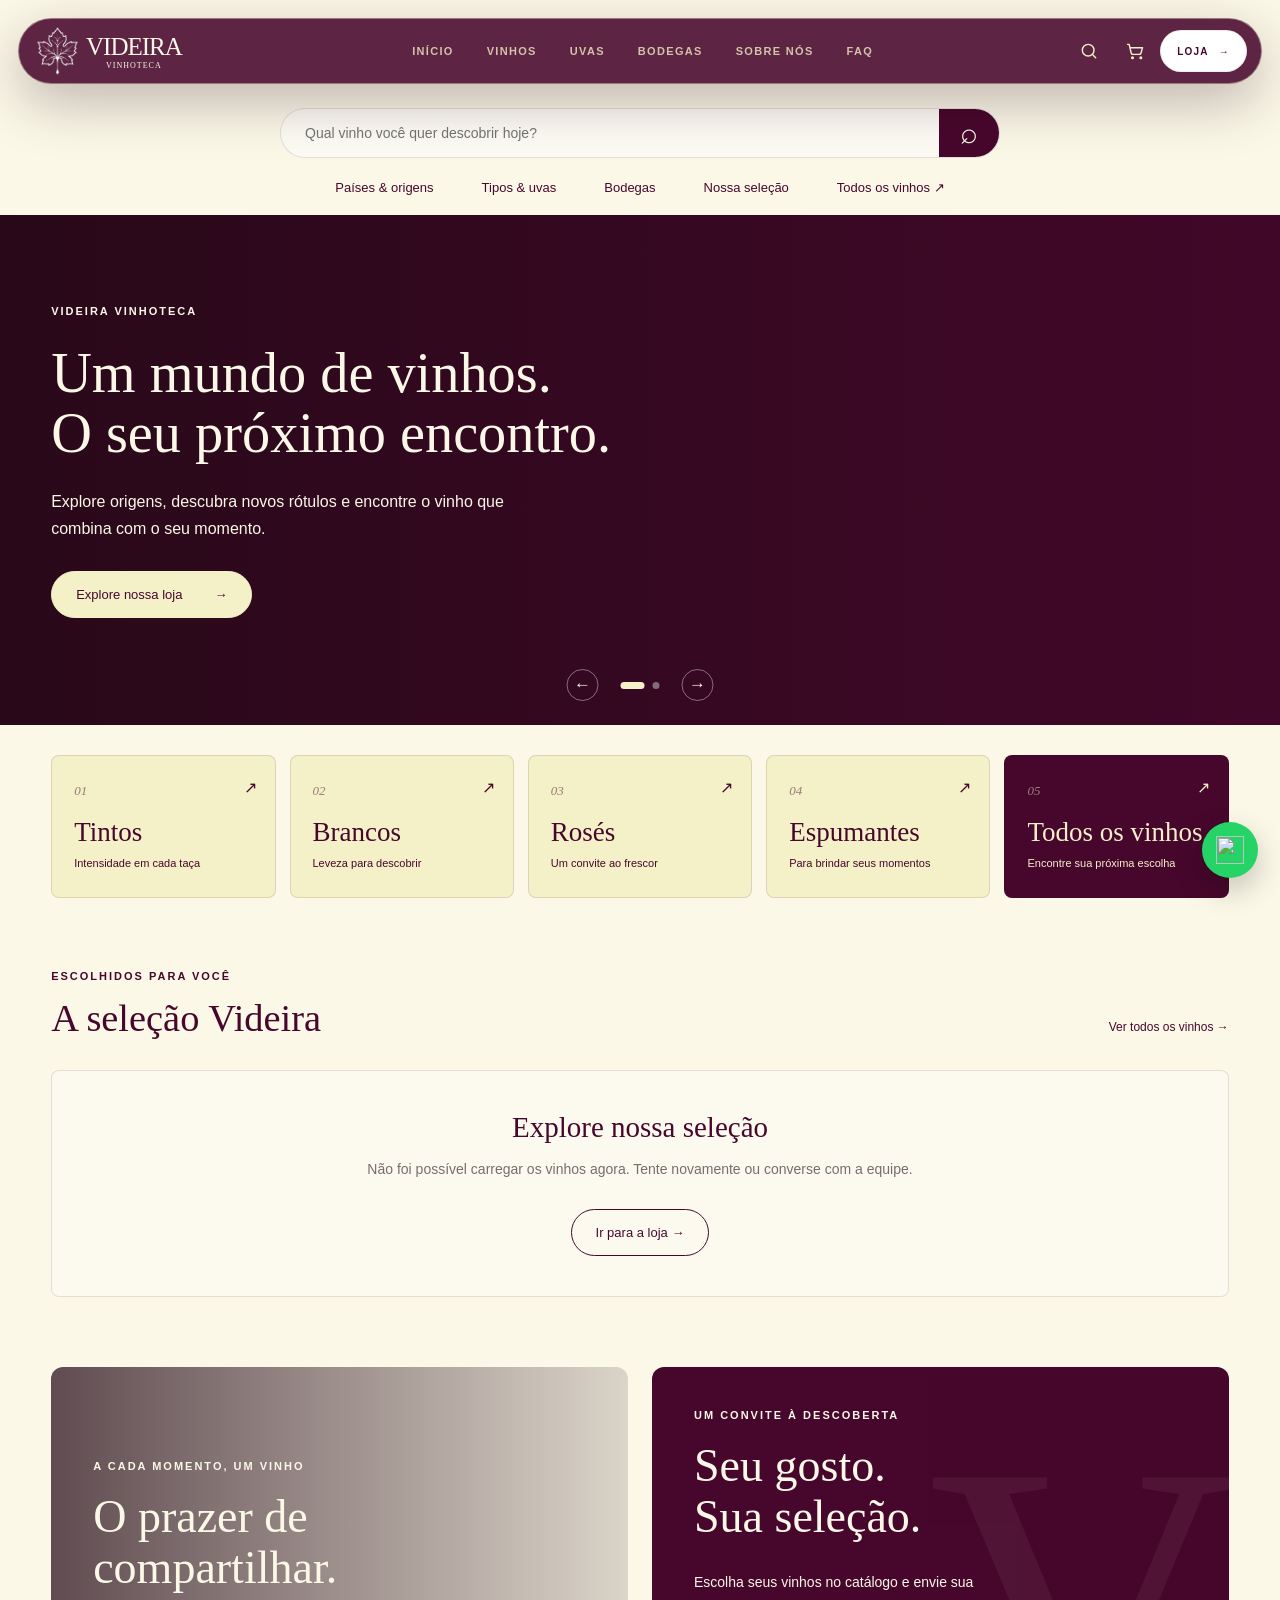
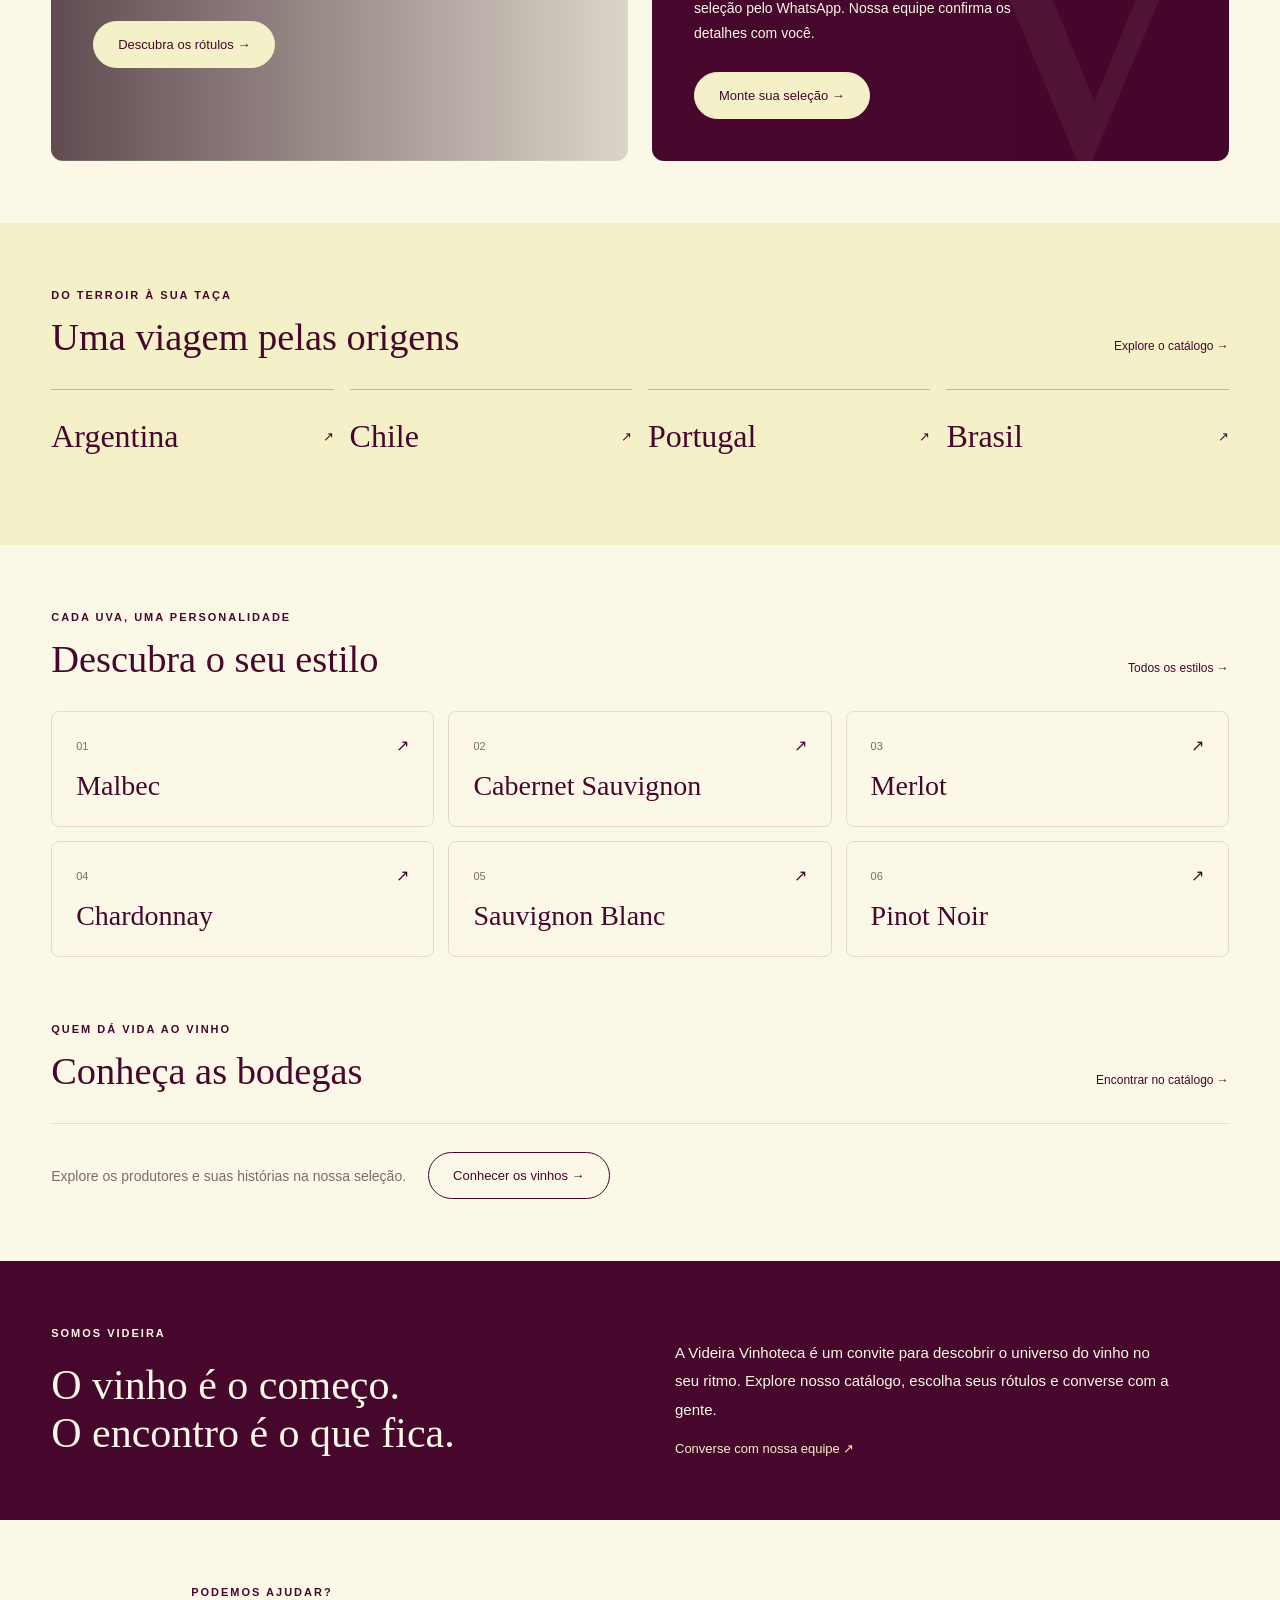
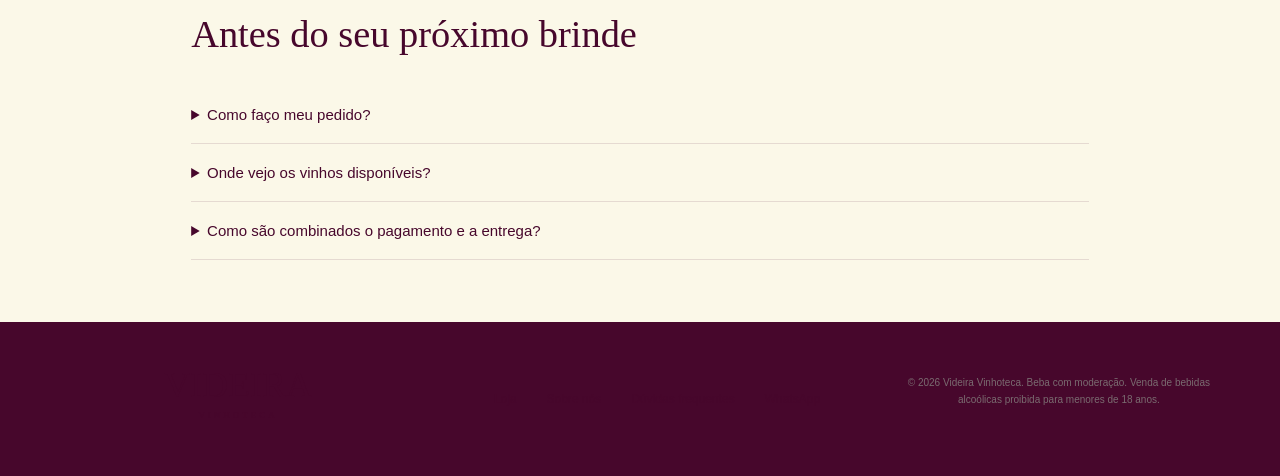
==== commit 4def7585: "Add editorial Videira homepage with catalog discovery" ====
--- a/index.html
+++ b/index.html
@@ -1 +1 @@
-<!doctype html><html lang="pt-BR"><head><meta charset="utf-8"><meta name="viewport" content="width=device-width,initial-scale=1"><title>Videira Vinhoteca | Catálogo de Vinhos</title><meta name="description" content="Catálogo de vinhos da Videira Vinhoteca."><link rel="stylesheet" href="/reference.css"><link rel="stylesheet" href="/shop-overrides.css"><script defer src="/app.js"></script><script defer src="/shop.js"></script></head><body data-layout="shop"><div hidden=""><!--$--><!--/$--></div><header class="floating-header"><div class="header-pill"><a class="header-logo custom-logo" href="/" aria-label="Videira Vinhoteca"><img src="/logo.svg" alt=""><span class="logo-word">VIDEIRA<small>VINHOTECA</small></span></a><nav><a href="/">Início</a><a href="#catalogo">Vinhos</a><a href="#busca">Uvas</a><a href="#busca">Bodegas</a><a href="https://www.videiravinhoteca.shop/#sobre">Sobre nós</a><a href="https://www.videiravinhoteca.shop/#faq">FAQ</a></nav><div class="header-actions"><a class="icon-btn search-btn" href="#busca"><svg viewBox="0 0 24 24"><circle cx="11" cy="11" r="7"></circle><path d="m20 20-3.5-3.5"></path></svg></a><button class="icon-btn cart-icon" id="cartButton" aria-label="Minha seleção"><span id="count" hidden>0</span><svg viewBox="0 0 24 24"><circle cx="9" cy="20" r="1"></circle><circle cx="19" cy="20" r="1"></circle><path d="M3 4h2l2.4 10.4a2 2 0 0 0 2 1.6h7.8a2 2 0 0 0 2-1.6L21 8H7"></path></svg></button><a class="shop-pill active" href="/loja">Loja <span>→</span></a><button id="menuButton" aria-expanded="false" class="icon-btn mobile-menu-btn " aria-label="Abrir menu"><svg viewBox="0 0 24 24"><path d="M4 7h16M4 12h16M4 17h16"></path></svg></button></div></div></header><main class="shop-page" id="catalogo"><section id="busca" class="shop-search-wrap"><div class="shop-search"><svg viewBox="0 0 24 24"><circle cx="11" cy="11" r="7"></circle><path d="m20 20-3.5-3.5"></path></svg><input id="search" type="search" aria-label="Buscar vinhos" placeholder="Pesquise por vinho, uva, país, região ou bodega..." value=""/></div></section><section class="shop-layout"><aside class="filters" id="filters"><div class="filter-head"><h3>Filtros</h3><div><button id="clear">Limpar</button><button class="filter-close" id="filterClose" aria-label="Fechar filtros">×</button></div></div><label>País<select id="country"><option value="" selected="">Todos</option></select></label><label>Uva<select id="grape"><option value="" selected="">Todas</option></select></label><label>Bodega<select id="winery"><option value="" selected="">Todas</option></select></label><button class="apply-filters" id="applyFilters">Ver <!-- -->0<!-- --> rótulos</button></aside><div class="shop-results"><div class="results-head"><div><h2 id="resultCount">0 rótulos</h2><span>Todos os vinhos</span></div><button class="mobile-filter-btn" id="filterOpen"><svg viewBox="0 0 24 24"><path d="M4 6h16M7 12h10M10 18h4"></path></svg> Filtrar</button></div><div id="products" class="shop-grid" aria-live="polite"><p>Carregando catálogo...</p></div><div class="pagination" id="pagination"></div></div></section></main><aside id="mobileMenu" class="mobile-menu "><div class="mobile-menu-shell"><nav class="mobile-menu-links"><a href="/">Início</a><a href="/loja">Loja</a><a href="#catalogo">Vinhos</a><a href="#busca">Uvas</a><a href="#busca">Bodegas</a><a href="https://www.videiravinhoteca.shop/#sobre">Sobre nós</a><a href="https://www.videiravinhoteca.shop/#faq">FAQ</a></nav></div></aside><a id="contact" rel="noopener" class="whatsapp-float" href="https://wa.me/5545999056277" target="_blank"><img class="social-icon-img" src="https://cdn.simpleicons.org/whatsapp/ffffff" alt=""/></a><dialog id="cart" class="cart-modal"><button class="drawer-close" data-close="cart" aria-label="Fechar seleção">×</button><div class="dialog-heading"><p class="kicker dark">SEU CARRINHO</p></div><h2>Minha seleção</h2><div id="cartItems" class="cart-items"></div><p id="total"></p><a id="checkout" class="checkout" target="_blank" rel="noopener">Continuar no WhatsApp</a><p class="muted">Disponibilidade, valores e frete confirmados no atendimento.</p></dialog><dialog id="detail"><button class="close" data-close="detail" aria-label="Fechar detalhes">×</button><div id="detailContent"></div></dialog><select id="category" hidden><option value=""></option></select><select id="sort" hidden><option value="new"></option></select><a class="admin-link" href="/admin">Administração</a><!--$--><!--/$--></body></html>+<!doctype html><html lang="pt-BR"><head><meta charset="utf-8"><meta name="viewport" content="width=device-width,initial-scale=1"><title>Videira Vinhoteca | Descubra seu próximo vinho</title><meta name="description" content="Explore vinhos, uvas e origens na Videira Vinhoteca. Monte sua seleção e converse com nossa equipe."><link rel="stylesheet" href="/reference.css"><link rel="stylesheet" href="/shop-overrides.css"><link rel="stylesheet" href="/home.css"><script defer src="/app.js"></script><script defer src="/home.js"></script></head><body data-layout="home"><header class="floating-header"><div class="header-pill"><a class="header-logo custom-logo" href="/" aria-label="Videira Vinhoteca"><img src="/logo.svg" alt=""><span class="logo-word">VIDEIRA<small>VINHOTECA</small></span></a><nav><a href="/">Início</a><a href="/loja">Vinhos</a><a href="/loja">Uvas</a><a href="/loja">Bodegas</a><a href="#sobre">Sobre nós</a><a href="#faq">FAQ</a></nav><div class="header-actions"><a class="icon-btn search-btn" href="/loja"><svg viewBox="0 0 24 24"><circle cx="11" cy="11" r="7"></circle><path d="m20 20-3.5-3.5"></path></svg></a><button class="icon-btn cart-icon" id="cartButton" aria-label="Minha seleção"><span id="count" hidden>0</span><svg viewBox="0 0 24 24"><circle cx="9" cy="20" r="1"></circle><circle cx="19" cy="20" r="1"></circle><path d="M3 4h2l2.4 10.4a2 2 0 0 0 2 1.6h7.8a2 2 0 0 0 2-1.6L21 8H7"></path></svg></button><a class="shop-pill active" href="/loja">Loja <span>→</span></a><button id="menuButton" aria-expanded="false" class="icon-btn mobile-menu-btn " aria-label="Abrir menu"><svg viewBox="0 0 24 24"><path d="M4 7h16M4 12h16M4 17h16"></path></svg></button></div></div></header><main class="home-main"><div class="home-search-shell"><form action="/loja" class="home-search" role="search"><input name="busca" type="search" aria-label="Buscar vinhos" placeholder="Qual vinho você quer descobrir hoje?"><button aria-label="Pesquisar">⌕</button></form><nav class="discovery-nav" aria-label="Explore o catálogo"><a href="#origens">Países & origens</a><a href="#tipos">Tipos & uvas</a><a href="#produtores">Bodegas</a><a href="#selecao">Nossa seleção</a><a href="/loja">Todos os vinhos ↗</a></nav></div><section class="home-hero" aria-label="Destaques da Videira"><article class="hero-slide is-active" style="--hero-image:url('https://images.unsplash.com/photo-1506377247377-2a5b3b417ebb?auto=format&fit=crop&w=1800&q=85')"><div class="hero-copy"><span class="home-kicker">VIDEIRA VINHOTECA</span><h1>Um mundo de vinhos.<br>O seu próximo encontro.</h1><p>Explore origens, descubra novos rótulos e encontre o vinho que combina com o seu momento.</p><a class="home-button light" href="/loja">Explore nossa loja <span>→</span></a></div></article><article class="hero-slide" hidden style="--hero-image:url('https://images.unsplash.com/photo-1510812431401-41d2bd2722f3?auto=format&fit=crop&w=1400&q=85')"><div class="hero-copy"><span class="home-kicker">VINHOS QUE APROXIMAM</span><h2>Boas histórias começam<br>com um brinde.</h2><p>Da escolha ao primeiro gole, a Videira acompanha você. Conte com a nossa equipe para montar sua seleção.</p><a class="home-button light" href="https://wa.me/5545999056277" target="_blank" rel="noopener">Fale com a Videira <span>↗</span></a></div></article><div class="hero-controls"><button id="heroPrev" aria-label="Destaque anterior">←</button><div role="group" aria-label="Escolher destaque"><button data-slide="0" class="active" aria-label="Destaque 1" aria-pressed="true"></button><button data-slide="1" aria-label="Destaque 2" aria-pressed="false"></button></div><button id="heroNext" aria-label="Próximo destaque">→</button></div></section><section class="home-wrap occasion-section" aria-label="Explore por tipo"><div class="occasion-grid"><a class="occasion-card" href="/loja?busca=Tinto"><span>01</span><h3>Tintos</h3><p>Intensidade em cada taça</p><b aria-hidden="true">↗</b></a><a class="occasion-card" href="/loja?busca=Branco"><span>02</span><h3>Brancos</h3><p>Leveza para descobrir</p><b aria-hidden="true">↗</b></a><a class="occasion-card" href="/loja?busca=Ros%C3%A9"><span>03</span><h3>Rosés</h3><p>Um convite ao frescor</p><b aria-hidden="true">↗</b></a><a class="occasion-card" href="/loja?busca=Espumante"><span>04</span><h3>Espumantes</h3><p>Para brindar seus momentos</p><b aria-hidden="true">↗</b></a><a class="occasion-card" href="/loja"><span>05</span><h3>Todos os vinhos</h3><p>Encontre sua próxima escolha</p><b aria-hidden="true">↗</b></a></div></section><section class="home-wrap selection-section" id="selecao"><div class="home-section-head"><div><span class="home-kicker">ESCOLHIDOS PARA VOCÊ</span><h2>A seleção Videira</h2></div><a href="/loja">Ver todos os vinhos →</a></div><div id="homeFeatured" class="home-product-grid" aria-live="polite"><p>Carregando nossa seleção…</p></div></section><section class="home-wrap editorial-grid"><article class="editorial-card photo" style="background-image:linear-gradient(90deg,#240916b8,#24091626),url('https://images.unsplash.com/photo-1510812431401-41d2bd2722f3?auto=format&fit=crop&w=1400&q=85')"><span class="home-kicker">A CADA MOMENTO, UM VINHO</span><h2>O prazer de<br>compartilhar.</h2><a class="home-button light" href="/loja">Descubra os rótulos →</a></article><article class="editorial-card wine"><span class="home-kicker">UM CONVITE À DESCOBERTA</span><h2>Seu gosto.<br>Sua seleção.</h2><p>Escolha seus vinhos no catálogo e envie sua seleção pelo WhatsApp. Nossa equipe confirma os detalhes com você.</p><a class="home-button light" href="/loja">Monte sua seleção →</a></article></section><section class="origins-section" id="origens"><div class="home-wrap"><div class="home-section-head"><div><span class="home-kicker">DO TERROIR À SUA TAÇA</span><h2>Uma viagem pelas origens</h2></div><a href="/loja">Explore o catálogo →</a></div><div id="homeCountries" class="home-country-grid"></div></div></section><section class="home-wrap" id="tipos"><div class="home-section-head"><div><span class="home-kicker">CADA UVA, UMA PERSONALIDADE</span><h2>Descubra o seu estilo</h2></div><a href="/loja">Todos os estilos →</a></div><div class="home-grapes"><a href="/loja?busca=Malbec"><span>01</span><h3>Malbec</h3><b>↗</b></a><a href="/loja?busca=Cabernet%20Sauvignon"><span>02</span><h3>Cabernet Sauvignon</h3><b>↗</b></a><a href="/loja?busca=Merlot"><span>03</span><h3>Merlot</h3><b>↗</b></a><a href="/loja?busca=Chardonnay"><span>04</span><h3>Chardonnay</h3><b>↗</b></a><a href="/loja?busca=Sauvignon%20Blanc"><span>05</span><h3>Sauvignon Blanc</h3><b>↗</b></a><a href="/loja?busca=Pinot%20Noir"><span>06</span><h3>Pinot Noir</h3><b>↗</b></a></div></section><section class="home-wrap producers-section" id="produtores"><div class="home-section-head"><div><span class="home-kicker">QUEM DÁ VIDA AO VINHO</span><h2>Conheça as bodegas</h2></div><a href="/loja">Encontrar no catálogo →</a></div><div id="homeWineries" class="home-wineries"><p>Explore os produtores e suas histórias na nossa seleção.</p><a class="home-button" href="/loja">Conhecer os vinhos →</a></div></section><section class="home-about" id="sobre"><div class="home-wrap about-grid"><div><span class="home-kicker">SOMOS VIDEIRA</span><h2>O vinho é o começo.<br>O encontro é o que fica.</h2></div><div><p>A Videira Vinhoteca é um convite para descobrir o universo do vinho no seu ritmo. Explore nosso catálogo, escolha seus rótulos e converse com a gente.</p><a href="https://wa.me/5545999056277" target="_blank" rel="noopener">Converse com nossa equipe ↗</a></div></div></section><section class="home-wrap home-faq" id="faq"><span class="home-kicker">PODEMOS AJUDAR?</span><h2>Antes do seu próximo brinde</h2><details><summary>Como faço meu pedido?</summary><p>Adicione os vinhos à sua seleção na loja e clique em “Continuar no WhatsApp”. Nossa equipe confirma disponibilidade, valores e entrega.</p></details><details><summary>Onde vejo os vinhos disponíveis?</summary><p>Na página Loja você pode buscar por nome, uva, país ou bodega. O catálogo é atualizado pela equipe Videira.</p></details><details><summary>Como são combinados o pagamento e a entrega?</summary><p>Os detalhes de pagamento, frete e prazo são informados no atendimento pelo WhatsApp antes da confirmação do pedido.</p></details></section></main><footer class="home-footer"><a class="footer-brand" href="/">VIDEIRA <small>VINHOTECA</small></a><nav><a href="/loja">Loja</a><a href="#sobre">Sobre nós</a><a href="#faq">Dúvidas frequentes</a><a href="https://wa.me/5545999056277" target="_blank" rel="noopener">WhatsApp</a></nav><p>© 2026 Videira Vinhoteca. Beba com moderação. Venda de bebidas alcoólicas proibida para menores de 18 anos.</p></footer><aside id="mobileMenu" class="mobile-menu"><div class="mobile-menu-shell"><nav class="mobile-menu-links"><a href="/">Início</a><a href="/loja">Loja</a><a href="#origens">Origens</a><a href="#tipos">Uvas</a><a href="#produtores">Bodegas</a><a href="#sobre">Sobre nós</a></nav></div></aside><a id="contact" class="whatsapp-float" href="https://wa.me/5545999056277" target="_blank" rel="noopener" aria-label="Conversar no WhatsApp"><img class="social-icon-img" src="https://cdn.simpleicons.org/whatsapp/ffffff" alt=""></a><dialog id="cart" class="cart-modal"><button class="drawer-close" data-close="cart" aria-label="Fechar seleção">×</button><div class="dialog-heading"><p class="kicker dark">SEU CARRINHO</p></div><h2>Minha seleção</h2><div id="cartItems" class="cart-items"></div><p id="total"></p><a id="checkout" class="checkout" target="_blank" rel="noopener">Continuar no WhatsApp</a><p class="muted">Disponibilidade, valores e frete confirmados no atendimento.</p></dialog></body></html>
--- a/shop-overrides.css
+++ b/shop-overrides.css
@@ -1 +1,3 @@
-.header-logo.custom-logo{gap:8px;min-width:180px}.header-logo.custom-logo img{height:48px;width:41px;max-width:none}.logo-word{color:#fbf8e8;font-family:Georgia,serif;font-size:25px;letter-spacing:-1px}.logo-word small{display:block;font-size:8px;letter-spacing:1px;text-align:center}.wine-link{border:0;background:none;color:inherit;padding:0;text-align:left;width:100%;display:block;font:inherit}.wine-image img{width:100%;height:100%;object-fit:contain}.missing-image{font:80px Georgia;color:#c4b995;margin:auto}.catalog-empty{color:var(--muted);font-size:14px;margin:0;grid-column:1/-1}.cart-icon #count:empty,.cart-icon #count[data-zero]{display:none}.shop-grid{align-items:start}.cart-modal{margin:0 0 0 auto;height:100vh;max-height:100vh;width:min(420px,100vw);max-width:100vw;border:0;padding:34px;background:var(--cream);color:var(--wine);position:fixed;right:0;top:0}.cart-modal::backdrop,dialog::backdrop{background:#0005}.cart-modal h2,dialog h2{font:34px 'CCS Belvare',Georgia,serif;font-weight:400}.cart-modal .drawer-close{position:absolute;top:16px;right:18px}.cart-modal .dialog-heading{margin-top:15px}.cart-row{display:flex;align-items:center;justify-content:space-between;gap:12px;border-bottom:1px solid var(--line);padding:15px 0;font-size:13px}.cart-row p{font-size:12px;color:var(--muted)}.qty{display:flex;gap:10px;align-items:center}.qty button{border:1px solid var(--line);background:none;color:var(--wine);border-radius:50%;width:26px;height:26px}.cart-modal #total{border-top:1px solid var(--line);padding-top:20px}.cart-modal #checkout{display:block;text-align:center;margin-top:25px}.muted{font-size:12px;color:var(--muted);line-height:1.7}#detail{border:1px solid var(--line);border-radius:18px;background:var(--cream);color:var(--wine);padding:30px;max-width:550px;width:92vw;max-height:90vh}#detail .close{float:right;background:none;border:0;font-size:28px;color:var(--wine)}#detailContent img{max-width:100%;height:280px;object-fit:contain}#detailContent p{line-height:1.7}#detailContent .checkout{display:block;margin-top:24px}[hidden]{display:none!important}.admin-link{position:fixed;bottom:10px;left:12px;font-size:10px;color:#47072c66}.hidden-filter{display:none!important}a:focus-visible,button:focus-visible,input:focus-visible,select:focus-visible{outline:2px solid var(--gold);outline-offset:3px}@media(max-width:760px){.header-logo.custom-logo{min-width:0}.header-logo.custom-logo img{height:39px;width:33px}.logo-word{font-size:20px}.header-pill{gap:10px}}+.header-logo.custom-logo{gap:8px;min-width:180px}.header-logo.custom-logo img{height:48px;width:41px;max-width:none}.logo-word{color:#fbf8e8;font-family:Georgia,serif;font-size:25px;letter-spacing:-1px}.logo-word small{display:block;font-size:8px;letter-spacing:1px;text-align:center}.wine-link{border:0;background:none;color:inherit;padding:0;text-align:left;width:100%;display:block;font:inherit}.wine-image img{width:100%;height:100%;object-fit:contain}.missing-image{font:80px Georgia;color:#c4b995;margin:auto}.catalog-empty{color:var(--muted);font-size:14px;margin:0;grid-column:1/-1}.cart-icon #count:empty,.cart-icon #count[data-zero]{display:none}.shop-grid{align-items:start}.cart-modal{margin:0 0 0 auto;height:100vh;max-height:100vh;width:min(420px,100vw);max-width:100vw;border:0;padding:34px;background:var(--cream);color:var(--wine);position:fixed;right:0;top:0}.cart-modal::backdrop,dialog::backdrop{background:#0005}.cart-modal h2,dialog h2{font:34px 'CCS Belvare',Georgia,serif;font-weight:400}.cart-modal .drawer-close{position:absolute;top:16px;right:18px}.cart-modal .dialog-heading{margin-top:15px}.cart-row{display:flex;align-items:center;justify-content:space-between;gap:12px;border-bottom:1px solid var(--line);padding:15px 0;font-size:13px}.cart-row p{font-size:12px;color:var(--muted)}.qty{display:flex;gap:10px;align-items:center}.qty button{border:1px solid var(--line);background:none;color:var(--wine);border-radius:50%;width:26px;height:26px}.cart-modal #total{border-top:1px solid var(--line);padding-top:20px}.cart-modal #checkout{display:block;text-align:center;margin-top:25px}.muted{font-size:12px;color:var(--muted);line-height:1.7}#detail{border:1px solid var(--line);border-radius:18px;background:var(--cream);color:var(--wine);padding:30px;max-width:550px;width:92vw;max-height:90vh}#detail .close{float:right;background:none;border:0;font-size:28px;color:var(--wine)}#detailContent img{max-width:100%;height:280px;object-fit:contain}#detailContent p{line-height:1.7}#detailContent .checkout{display:block;margin-top:24px}[hidden]{display:none!important}.admin-link{position:fixed;bottom:10px;left:12px;font-size:10px;color:#47072c66}.hidden-filter{display:none!important}a:focus-visible,button:focus-visible,input:focus-visible,select:focus-visible{outline:2px solid var(--gold);outline-offset:3px}@media(max-width:760px){.header-logo.custom-logo{min-width:0}.header-logo.custom-logo img{height:39px;width:33px}.logo-word{font-size:20px}.header-pill{gap:10px}}
+
+.admin-link{display:none}.checkout[aria-disabled="true"]{opacity:.5;pointer-events:none}.cart-modal .cart-total{display:flex;justify-content:space-between}.cart-modal .empty{color:var(--muted);font-size:14px}@media(max-width:1150px){.header-pill nav a[href="https://www.videiravinhoteca.shop/#sobre"],.header-pill nav a[href="https://www.videiravinhoteca.shop/#faq"]{display:none}}
--- a/home.css
+++ b/home.css
@@ -0,0 +1 @@
+body[data-layout=home]{background:var(--cream);color:var(--wine)}.home-main{padding-top:108px}.home-wrap{max-width:1400px;margin:auto;padding:62px max(4vw,24px)}.home-search-shell{max-width:1400px;margin:auto;padding:0 max(4vw,24px) 20px}.home-search{max-width:720px;margin:0 auto 22px;display:flex;border:1px solid var(--line);border-radius:999px;background:#fff8;height:50px;overflow:hidden}.home-search input{flex:1;width:0;padding:0 24px;background:none;border:0;outline-offset:-4px;color:var(--wine);font:14px Lato,sans-serif}.home-search button{width:60px;background:var(--wine);border:0;color:var(--cream);font-size:30px;cursor:pointer}.discovery-nav{display:flex;justify-content:center;gap:48px;font-size:13px}.discovery-nav a{color:var(--wine);text-decoration:none}.home-hero{position:relative;max-width:1800px;margin:auto;background:var(--wine);color:var(--cream)}.hero-slide{min-height:510px;display:flex;align-items:center;background:linear-gradient(90deg,#240916db,#24091628),var(--hero-image) center/cover}.hero-copy{width:100%;max-width:1400px;margin:auto;padding:66px max(4vw,24px) 88px}.home-kicker{font-size:11px;letter-spacing:2px;font-weight:700}.hero-copy h1,.hero-copy h2{font:clamp(38px,4.4vw,66px)/1.08 'CCS Belvare',Georgia,serif;margin:24px 0}.hero-copy p{max-width:460px;font-size:16px;line-height:1.7;margin-bottom:28px}.home-button{display:inline-flex;align-items:center;gap:32px;border:1px solid var(--wine);border-radius:999px;padding:15px 24px;text-decoration:none;color:var(--wine);font-size:13px}.home-button.light{background:var(--paper);color:var(--wine);border-color:var(--paper)}.hero-controls{position:absolute;bottom:24px;left:50%;transform:translateX(-50%);display:flex;gap:22px;align-items:center}.hero-controls>button{border:1px solid #fff6;border-radius:50%;width:32px;height:32px;font-size:17px;background:none;color:var(--cream);cursor:pointer}.hero-controls div{display:flex;gap:8px}.hero-controls [data-slide]{border:0;width:7px;height:7px;border-radius:50%;background:#ffffff66;padding:0;cursor:pointer}.hero-controls [data-slide].active{background:var(--paper);width:24px;border-radius:10px}.occasion-section{padding-top:30px;padding-bottom:32px}.occasion-grid{display:grid;grid-template-columns:repeat(5,1fr);gap:14px}.occasion-card{position:relative;background:var(--paper);padding:25px 22px;color:var(--wine);text-decoration:none;border:1px solid var(--line);border-radius:8px;transition:transform .2s}.occasion-card:hover{transform:translateY(-4px)}.occasion-card>span{font:italic 13px Georgia;opacity:.5}.occasion-card h3{font:27px 'CCS Belvare',Georgia;margin:18px 0 7px}.occasion-card p{font-size:11px;line-height:1.5;margin:0}.occasion-card b{position:absolute;right:18px;top:22px;font-weight:400}.occasion-card:last-child{background:var(--wine);color:var(--paper)}.home-section-head{display:flex;justify-content:space-between;align-items:end;gap:20px;margin-bottom:30px}.home-section-head h2,.home-faq h2{font:clamp(30px,3vw,43px) 'CCS Belvare',Georgia;margin:12px 0 0}.home-section-head>a{font-size:12px;color:var(--wine);text-decoration:none;padding-bottom:6px;white-space:nowrap}.selection-section{padding-top:36px}.home-product-grid{display:grid;grid-template-columns:repeat(4,1fr);gap:20px}.home-product-grid .home-empty{grid-column:1/-1;border:1px solid var(--line);padding:40px;text-align:center;border-radius:8px;background:#fff5}.home-empty h3{font:29px 'CCS Belvare',Georgia;margin:0 0 12px}.home-empty p{font-size:14px;color:var(--muted);line-height:1.7}.home-empty a{margin-top:14px}.home-product{padding:20px;border:1px solid var(--line);border-radius:10px;text-decoration:none;color:var(--wine)}.home-product img,.home-product .bottle-placeholder{width:100%;height:230px;object-fit:contain;display:block}.bottle-placeholder{text-align:center;font:90px Georgia;padding-top:60px;opacity:.3}.home-product h3{font:25px 'CCS Belvare',Georgia;margin:12px 0}.home-product p,.home-product small{font-size:12px;color:var(--muted)}.home-product strong{display:block;margin-top:20px;font-size:14px}.editorial-grid{display:grid;grid-template-columns:1fr 1fr;gap:24px;padding-top:8px}.editorial-card{min-height:380px;border-radius:12px;padding:42px;color:var(--cream);background-size:cover;background-position:center;display:flex;flex-direction:column;align-items:start;justify-content:center}.editorial-card.wine{background:var(--wine);position:relative;overflow:hidden}.editorial-card.wine:after{content:'V';position:absolute;right:-10px;bottom:-100px;opacity:.05;font:430px Georgia;pointer-events:none}.editorial-card h2{font:46px/1.1 'CCS Belvare',Georgia;margin:20px 0 28px}.editorial-card p{font-size:14px;line-height:1.8;max-width:330px;margin:0 0 26px}.origins-section{background:var(--paper)}.home-country-grid{display:grid;grid-template-columns:repeat(4,1fr);gap:16px}.home-country-grid a{border-top:1px solid #47072c40;padding:28px 0;color:var(--wine);text-decoration:none;display:flex;align-items:center;justify-content:space-between}.home-country-grid h3{font:32px 'CCS Belvare',Georgia;margin:0}.home-country-grid span{font-size:13px}.home-grapes{display:grid;grid-template-columns:repeat(3,1fr);gap:14px}.home-grapes a{border:1px solid var(--line);border-radius:8px;padding:24px;color:var(--wine);text-decoration:none;position:relative}.home-grapes span{font-size:11px;color:var(--muted)}.home-grapes h3{font:28px 'CCS Belvare',Georgia;margin:16px 0 0}.home-grapes b{position:absolute;right:24px;top:24px;font-weight:400}.producers-section{padding-top:0}.home-wineries{display:flex;align-items:center;gap:22px;flex-wrap:wrap;border-top:1px solid var(--line);padding-top:28px}.home-wineries p{font-size:14px;color:var(--muted)}.home-wineries>a:not(.home-button){font:25px 'CCS Belvare',Georgia;color:var(--wine);padding:20px;border:1px solid var(--line);border-radius:8px;text-decoration:none}.home-about{background:var(--wine);color:var(--cream)}.about-grid{display:grid;grid-template-columns:1fr 1fr;gap:70px;align-items:center}.about-grid h2{font:42px/1.15 'CCS Belvare',Georgia;margin:20px 0 0}.about-grid p{font-size:15px;line-height:1.9;max-width:500px}.about-grid a{color:var(--paper);font-size:13px}.home-faq{max-width:1000px}.home-faq h2{margin-bottom:30px}.home-faq details{border-bottom:1px solid var(--line);padding:20px 0}.home-faq summary{cursor:pointer;font-size:15px}.home-faq details p{font-size:14px;line-height:1.8;color:var(--muted)}.home-footer{background:var(--paper);padding:42px max(4vw,24px);text-align:center}.footer-brand{font:36px Georgia;color:var(--wine);text-decoration:none}.footer-brand small{display:block;font:9px Lato;letter-spacing:3px;margin-top:4px}.home-footer nav{display:flex;gap:30px;justify-content:center;margin:28px 0}.home-footer nav a{font-size:12px;color:var(--wine);text-decoration:none}.home-footer p{font-size:10px;color:var(--muted);line-height:1.7}.home-main a:focus-visible,.home-main button:focus-visible{outline:2px solid #b98a50;outline-offset:4px}@media(max-width:900px){.discovery-nav{gap:24px}.occasion-grid{grid-template-columns:repeat(3,1fr)}.home-product-grid{grid-template-columns:repeat(2,1fr)}.editorial-card{padding:30px}.editorial-card h2{font-size:38px}.home-country-grid{grid-template-columns:repeat(2,1fr)}.home-grapes{grid-template-columns:repeat(2,1fr)}.about-grid{gap:35px}}@media(max-width:600px){.home-main{padding-top:100px}.home-search-shell{padding:0 20px 16px}.home-search{margin-bottom:18px;height:46px}.discovery-nav{justify-content:flex-start;overflow-x:auto;gap:24px;white-space:nowrap;padding-bottom:8px;font-size:12px}.hero-slide{min-height:470px;background-position:60% center}.hero-copy{padding:50px 24px 78px}.hero-copy h1,.hero-copy h2{font-size:38px}.hero-copy p{font-size:14px;max-width:310px}.home-wrap{padding:42px 22px}.occasion-section{padding:24px 22px}.occasion-grid{grid-template-columns:repeat(2,1fr);gap:10px}.occasion-card{padding:20px 16px}.occasion-card:last-child{grid-column:1/-1}.occasion-card h3{font-size:25px}.home-section-head{align-items:start;flex-direction:column;gap:14px}.home-product-grid{gap:10px}.home-product{padding:12px}.home-product img,.home-product .bottle-placeholder{height:180px}.home-product h3{font-size:22px}.home-product-grid .home-empty{padding:28px 18px}.editorial-grid{grid-template-columns:1fr;padding-top:0}.editorial-card{min-height:330px;padding:30px}.home-country-grid h3{font-size:29px}.home-grapes a{padding:20px 15px}.home-grapes h3{font-size:23px}.home-grapes b{right:15px;top:20px}.producers-section{padding-top:0}.about-grid{grid-template-columns:1fr;gap:18px}.about-grid h2{font-size:35px}.home-footer nav{gap:18px;flex-wrap:wrap}.home-footer p{max-width:320px;margin:auto}.home-header nav{display:none}}
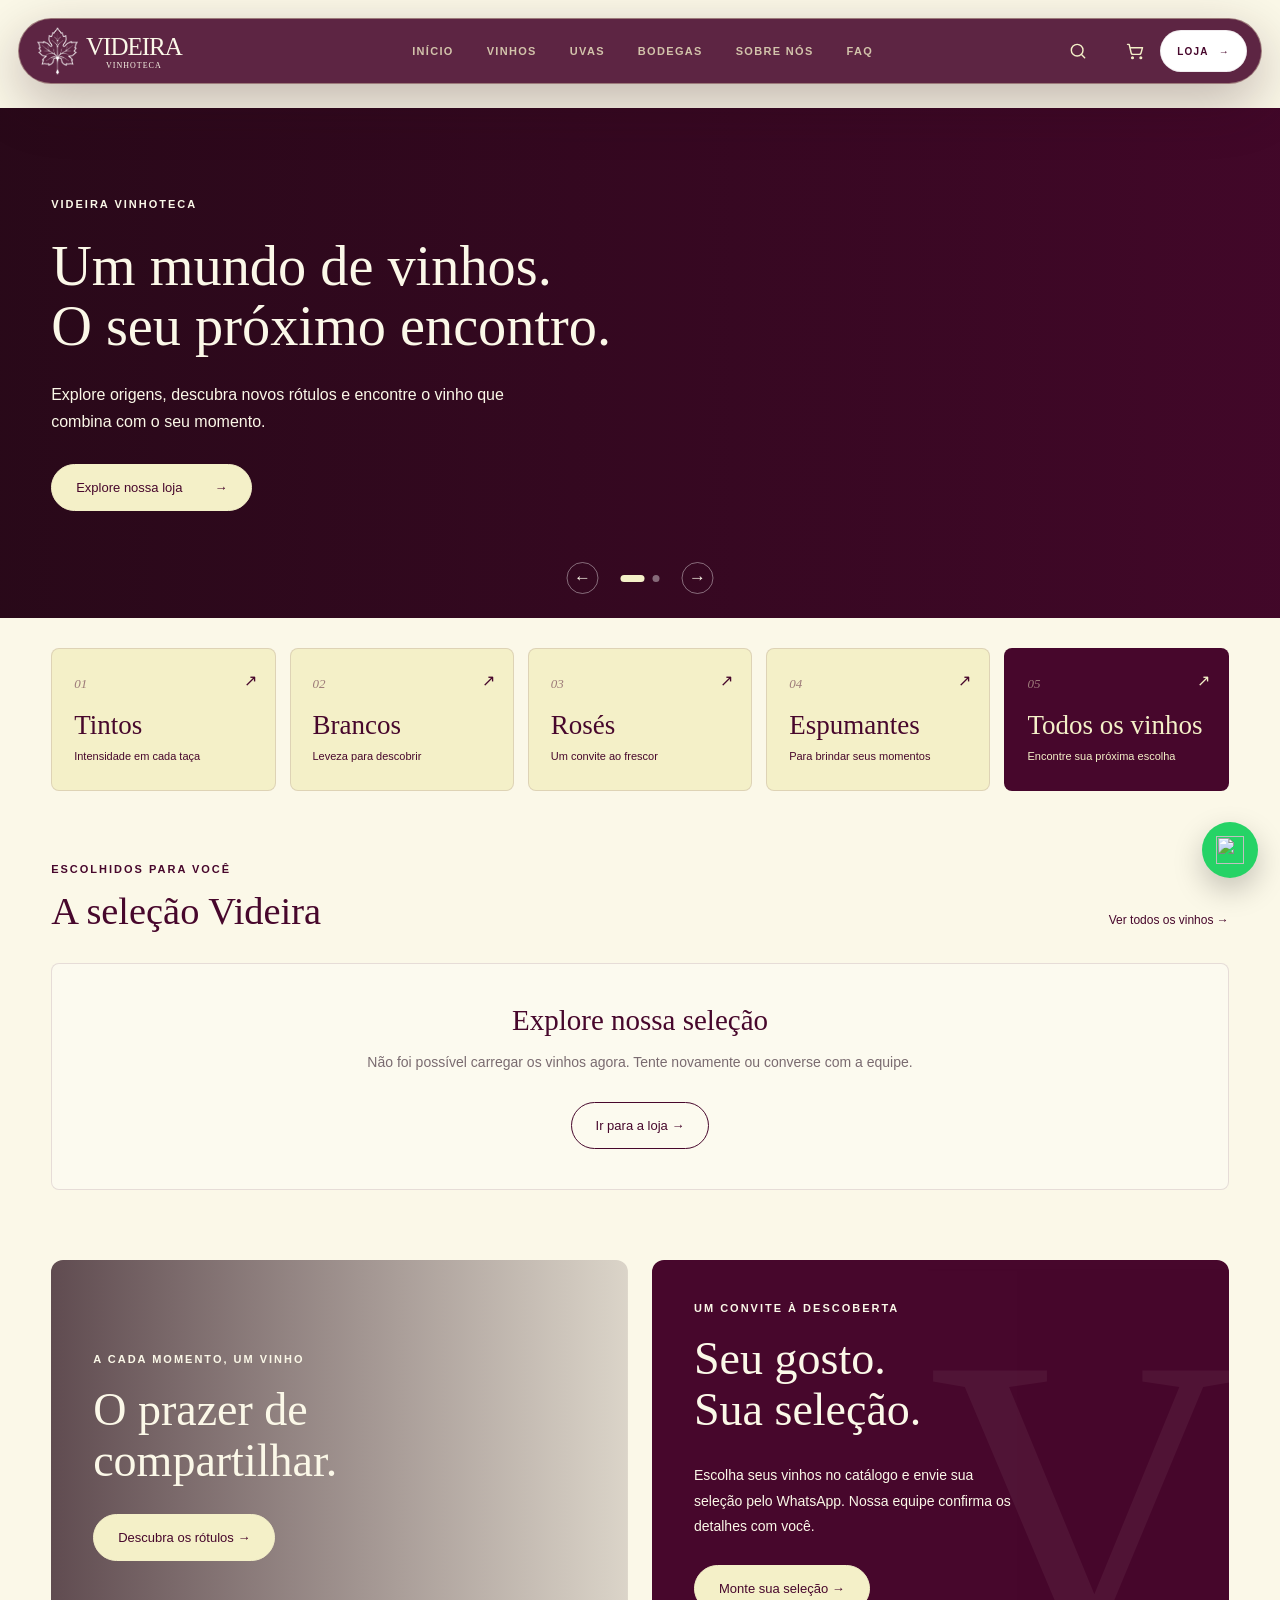
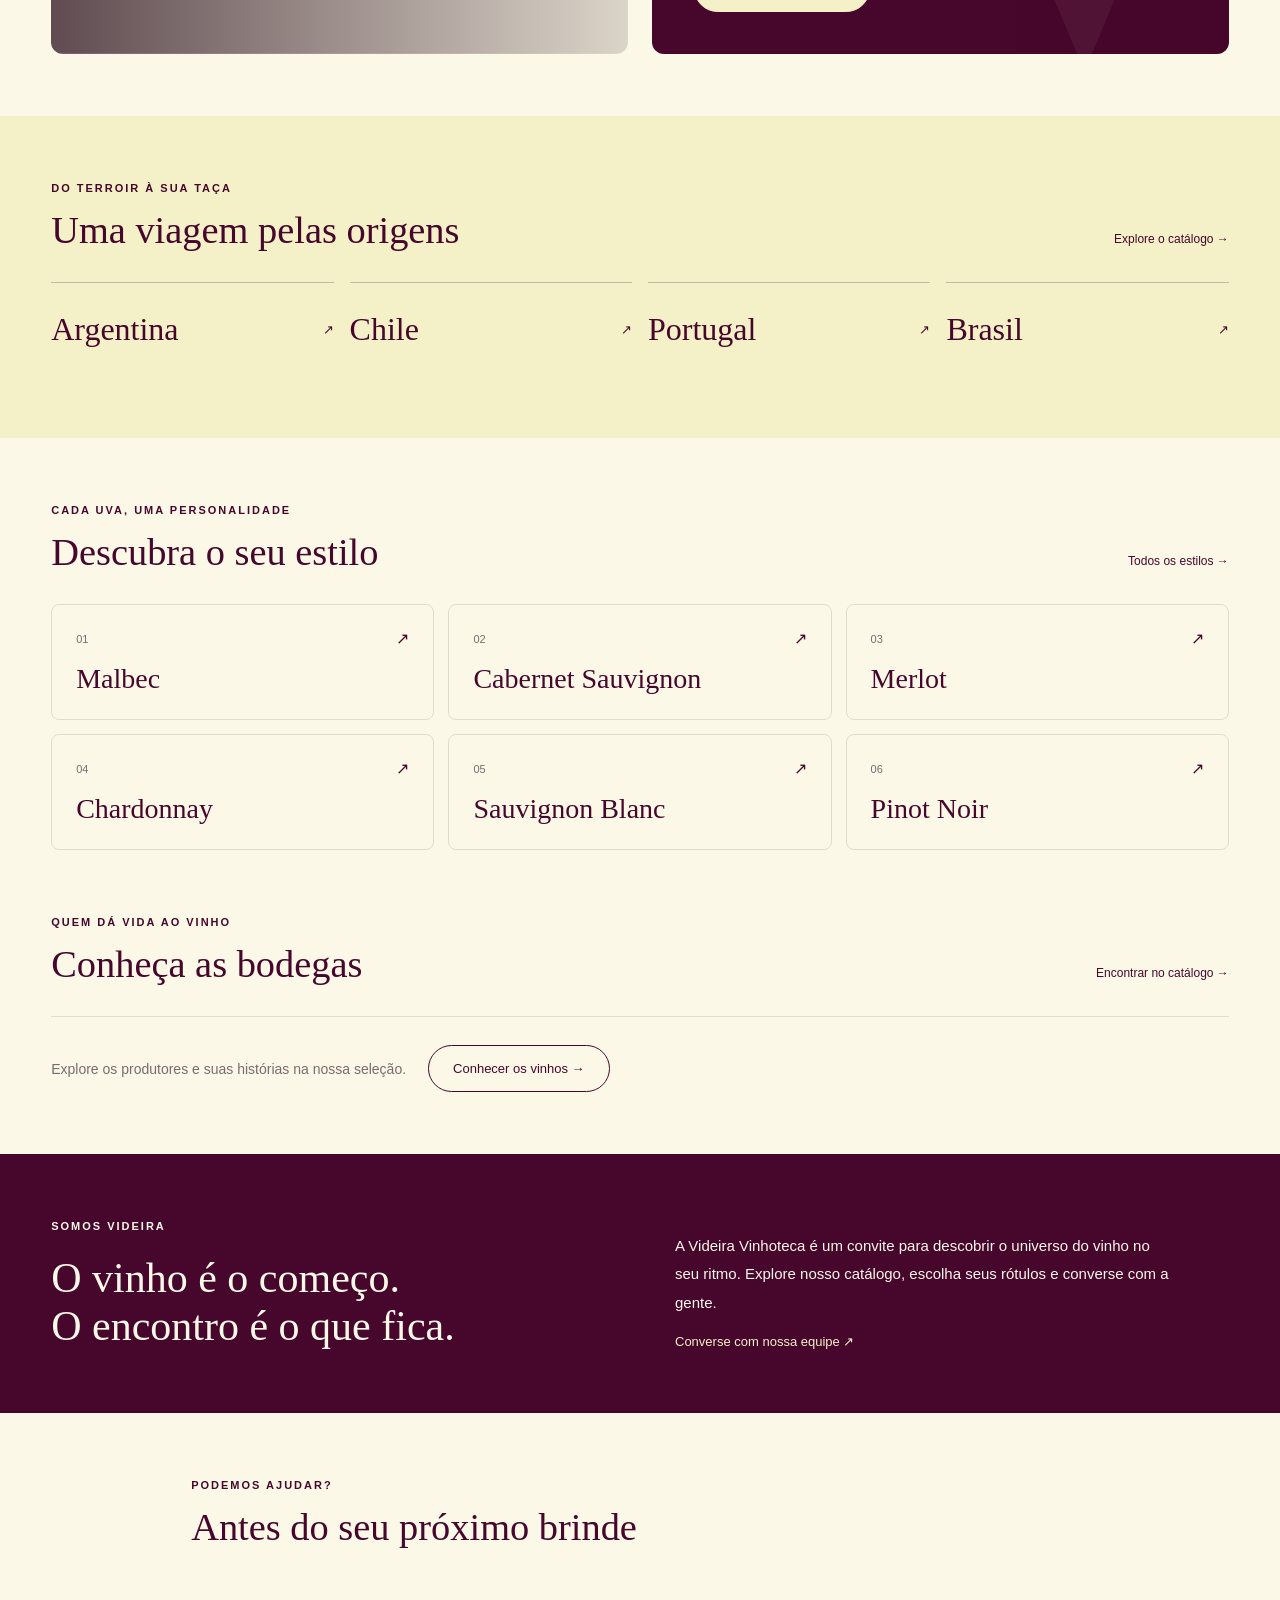
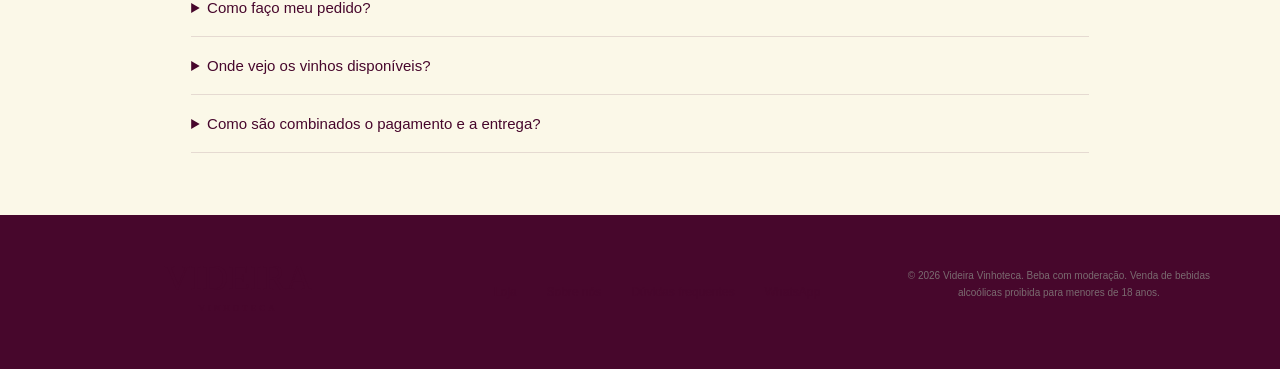
==== commit cea57481: "Remove extra homepage bar and use header search dialog" ====
--- a/index.html
+++ b/index.html
@@ -1 +1 @@
-<!doctype html><html lang="pt-BR"><head><meta charset="utf-8"><meta name="viewport" content="width=device-width,initial-scale=1"><title>Videira Vinhoteca | Descubra seu próximo vinho</title><meta name="description" content="Explore vinhos, uvas e origens na Videira Vinhoteca. Monte sua seleção e converse com nossa equipe."><link rel="stylesheet" href="/reference.css"><link rel="stylesheet" href="/shop-overrides.css"><link rel="stylesheet" href="/home.css"><script defer src="/app.js"></script><script defer src="/home.js"></script></head><body data-layout="home"><header class="floating-header"><div class="header-pill"><a class="header-logo custom-logo" href="/" aria-label="Videira Vinhoteca"><img src="/logo.svg" alt=""><span class="logo-word">VIDEIRA<small>VINHOTECA</small></span></a><nav><a href="/">Início</a><a href="/loja">Vinhos</a><a href="/loja">Uvas</a><a href="/loja">Bodegas</a><a href="#sobre">Sobre nós</a><a href="#faq">FAQ</a></nav><div class="header-actions"><a class="icon-btn search-btn" href="/loja"><svg viewBox="0 0 24 24"><circle cx="11" cy="11" r="7"></circle><path d="m20 20-3.5-3.5"></path></svg></a><button class="icon-btn cart-icon" id="cartButton" aria-label="Minha seleção"><span id="count" hidden>0</span><svg viewBox="0 0 24 24"><circle cx="9" cy="20" r="1"></circle><circle cx="19" cy="20" r="1"></circle><path d="M3 4h2l2.4 10.4a2 2 0 0 0 2 1.6h7.8a2 2 0 0 0 2-1.6L21 8H7"></path></svg></button><a class="shop-pill active" href="/loja">Loja <span>→</span></a><button id="menuButton" aria-expanded="false" class="icon-btn mobile-menu-btn " aria-label="Abrir menu"><svg viewBox="0 0 24 24"><path d="M4 7h16M4 12h16M4 17h16"></path></svg></button></div></div></header><main class="home-main"><div class="home-search-shell"><form action="/loja" class="home-search" role="search"><input name="busca" type="search" aria-label="Buscar vinhos" placeholder="Qual vinho você quer descobrir hoje?"><button aria-label="Pesquisar">⌕</button></form><nav class="discovery-nav" aria-label="Explore o catálogo"><a href="#origens">Países & origens</a><a href="#tipos">Tipos & uvas</a><a href="#produtores">Bodegas</a><a href="#selecao">Nossa seleção</a><a href="/loja">Todos os vinhos ↗</a></nav></div><section class="home-hero" aria-label="Destaques da Videira"><article class="hero-slide is-active" style="--hero-image:url('https://images.unsplash.com/photo-1506377247377-2a5b3b417ebb?auto=format&fit=crop&w=1800&q=85')"><div class="hero-copy"><span class="home-kicker">VIDEIRA VINHOTECA</span><h1>Um mundo de vinhos.<br>O seu próximo encontro.</h1><p>Explore origens, descubra novos rótulos e encontre o vinho que combina com o seu momento.</p><a class="home-button light" href="/loja">Explore nossa loja <span>→</span></a></div></article><article class="hero-slide" hidden style="--hero-image:url('https://images.unsplash.com/photo-1510812431401-41d2bd2722f3?auto=format&fit=crop&w=1400&q=85')"><div class="hero-copy"><span class="home-kicker">VINHOS QUE APROXIMAM</span><h2>Boas histórias começam<br>com um brinde.</h2><p>Da escolha ao primeiro gole, a Videira acompanha você. Conte com a nossa equipe para montar sua seleção.</p><a class="home-button light" href="https://wa.me/5545999056277" target="_blank" rel="noopener">Fale com a Videira <span>↗</span></a></div></article><div class="hero-controls"><button id="heroPrev" aria-label="Destaque anterior">←</button><div role="group" aria-label="Escolher destaque"><button data-slide="0" class="active" aria-label="Destaque 1" aria-pressed="true"></button><button data-slide="1" aria-label="Destaque 2" aria-pressed="false"></button></div><button id="heroNext" aria-label="Próximo destaque">→</button></div></section><section class="home-wrap occasion-section" aria-label="Explore por tipo"><div class="occasion-grid"><a class="occasion-card" href="/loja?busca=Tinto"><span>01</span><h3>Tintos</h3><p>Intensidade em cada taça</p><b aria-hidden="true">↗</b></a><a class="occasion-card" href="/loja?busca=Branco"><span>02</span><h3>Brancos</h3><p>Leveza para descobrir</p><b aria-hidden="true">↗</b></a><a class="occasion-card" href="/loja?busca=Ros%C3%A9"><span>03</span><h3>Rosés</h3><p>Um convite ao frescor</p><b aria-hidden="true">↗</b></a><a class="occasion-card" href="/loja?busca=Espumante"><span>04</span><h3>Espumantes</h3><p>Para brindar seus momentos</p><b aria-hidden="true">↗</b></a><a class="occasion-card" href="/loja"><span>05</span><h3>Todos os vinhos</h3><p>Encontre sua próxima escolha</p><b aria-hidden="true">↗</b></a></div></section><section class="home-wrap selection-section" id="selecao"><div class="home-section-head"><div><span class="home-kicker">ESCOLHIDOS PARA VOCÊ</span><h2>A seleção Videira</h2></div><a href="/loja">Ver todos os vinhos →</a></div><div id="homeFeatured" class="home-product-grid" aria-live="polite"><p>Carregando nossa seleção…</p></div></section><section class="home-wrap editorial-grid"><article class="editorial-card photo" style="background-image:linear-gradient(90deg,#240916b8,#24091626),url('https://images.unsplash.com/photo-1510812431401-41d2bd2722f3?auto=format&fit=crop&w=1400&q=85')"><span class="home-kicker">A CADA MOMENTO, UM VINHO</span><h2>O prazer de<br>compartilhar.</h2><a class="home-button light" href="/loja">Descubra os rótulos →</a></article><article class="editorial-card wine"><span class="home-kicker">UM CONVITE À DESCOBERTA</span><h2>Seu gosto.<br>Sua seleção.</h2><p>Escolha seus vinhos no catálogo e envie sua seleção pelo WhatsApp. Nossa equipe confirma os detalhes com você.</p><a class="home-button light" href="/loja">Monte sua seleção →</a></article></section><section class="origins-section" id="origens"><div class="home-wrap"><div class="home-section-head"><div><span class="home-kicker">DO TERROIR À SUA TAÇA</span><h2>Uma viagem pelas origens</h2></div><a href="/loja">Explore o catálogo →</a></div><div id="homeCountries" class="home-country-grid"></div></div></section><section class="home-wrap" id="tipos"><div class="home-section-head"><div><span class="home-kicker">CADA UVA, UMA PERSONALIDADE</span><h2>Descubra o seu estilo</h2></div><a href="/loja">Todos os estilos →</a></div><div class="home-grapes"><a href="/loja?busca=Malbec"><span>01</span><h3>Malbec</h3><b>↗</b></a><a href="/loja?busca=Cabernet%20Sauvignon"><span>02</span><h3>Cabernet Sauvignon</h3><b>↗</b></a><a href="/loja?busca=Merlot"><span>03</span><h3>Merlot</h3><b>↗</b></a><a href="/loja?busca=Chardonnay"><span>04</span><h3>Chardonnay</h3><b>↗</b></a><a href="/loja?busca=Sauvignon%20Blanc"><span>05</span><h3>Sauvignon Blanc</h3><b>↗</b></a><a href="/loja?busca=Pinot%20Noir"><span>06</span><h3>Pinot Noir</h3><b>↗</b></a></div></section><section class="home-wrap producers-section" id="produtores"><div class="home-section-head"><div><span class="home-kicker">QUEM DÁ VIDA AO VINHO</span><h2>Conheça as bodegas</h2></div><a href="/loja">Encontrar no catálogo →</a></div><div id="homeWineries" class="home-wineries"><p>Explore os produtores e suas histórias na nossa seleção.</p><a class="home-button" href="/loja">Conhecer os vinhos →</a></div></section><section class="home-about" id="sobre"><div class="home-wrap about-grid"><div><span class="home-kicker">SOMOS VIDEIRA</span><h2>O vinho é o começo.<br>O encontro é o que fica.</h2></div><div><p>A Videira Vinhoteca é um convite para descobrir o universo do vinho no seu ritmo. Explore nosso catálogo, escolha seus rótulos e converse com a gente.</p><a href="https://wa.me/5545999056277" target="_blank" rel="noopener">Converse com nossa equipe ↗</a></div></div></section><section class="home-wrap home-faq" id="faq"><span class="home-kicker">PODEMOS AJUDAR?</span><h2>Antes do seu próximo brinde</h2><details><summary>Como faço meu pedido?</summary><p>Adicione os vinhos à sua seleção na loja e clique em “Continuar no WhatsApp”. Nossa equipe confirma disponibilidade, valores e entrega.</p></details><details><summary>Onde vejo os vinhos disponíveis?</summary><p>Na página Loja você pode buscar por nome, uva, país ou bodega. O catálogo é atualizado pela equipe Videira.</p></details><details><summary>Como são combinados o pagamento e a entrega?</summary><p>Os detalhes de pagamento, frete e prazo são informados no atendimento pelo WhatsApp antes da confirmação do pedido.</p></details></section></main><footer class="home-footer"><a class="footer-brand" href="/">VIDEIRA <small>VINHOTECA</small></a><nav><a href="/loja">Loja</a><a href="#sobre">Sobre nós</a><a href="#faq">Dúvidas frequentes</a><a href="https://wa.me/5545999056277" target="_blank" rel="noopener">WhatsApp</a></nav><p>© 2026 Videira Vinhoteca. Beba com moderação. Venda de bebidas alcoólicas proibida para menores de 18 anos.</p></footer><aside id="mobileMenu" class="mobile-menu"><div class="mobile-menu-shell"><nav class="mobile-menu-links"><a href="/">Início</a><a href="/loja">Loja</a><a href="#origens">Origens</a><a href="#tipos">Uvas</a><a href="#produtores">Bodegas</a><a href="#sobre">Sobre nós</a></nav></div></aside><a id="contact" class="whatsapp-float" href="https://wa.me/5545999056277" target="_blank" rel="noopener" aria-label="Conversar no WhatsApp"><img class="social-icon-img" src="https://cdn.simpleicons.org/whatsapp/ffffff" alt=""></a><dialog id="cart" class="cart-modal"><button class="drawer-close" data-close="cart" aria-label="Fechar seleção">×</button><div class="dialog-heading"><p class="kicker dark">SEU CARRINHO</p></div><h2>Minha seleção</h2><div id="cartItems" class="cart-items"></div><p id="total"></p><a id="checkout" class="checkout" target="_blank" rel="noopener">Continuar no WhatsApp</a><p class="muted">Disponibilidade, valores e frete confirmados no atendimento.</p></dialog></body></html>+<!doctype html><html lang="pt-BR"><head><meta charset="utf-8"><meta name="viewport" content="width=device-width,initial-scale=1"><title>Videira Vinhoteca | Descubra seu próximo vinho</title><meta name="description" content="Explore vinhos, uvas e origens na Videira Vinhoteca. Monte sua seleção e converse com nossa equipe."><link rel="stylesheet" href="/reference.css"><link rel="stylesheet" href="/shop-overrides.css"><link rel="stylesheet" href="/home.css"><script defer src="/app.js"></script><script defer src="/home.js"></script></head><body data-layout="home"><header class="floating-header"><div class="header-pill"><a class="header-logo custom-logo" href="/" aria-label="Videira Vinhoteca"><img src="/logo.svg" alt=""><span class="logo-word">VIDEIRA<small>VINHOTECA</small></span></a><nav><a href="/">Início</a><a href="/loja">Vinhos</a><a href="/loja">Uvas</a><a href="/loja">Bodegas</a><a href="#sobre">Sobre nós</a><a href="#faq">FAQ</a></nav><div class="header-actions"><a class="icon-btn search-btn" href="#busca" aria-label="Buscar vinhos"><svg viewBox="0 0 24 24"><circle cx="11" cy="11" r="7"></circle><path d="m20 20-3.5-3.5"></path></svg></a><button class="icon-btn cart-icon" id="cartButton" aria-label="Minha seleção"><span id="count" hidden>0</span><svg viewBox="0 0 24 24"><circle cx="9" cy="20" r="1"></circle><circle cx="19" cy="20" r="1"></circle><path d="M3 4h2l2.4 10.4a2 2 0 0 0 2 1.6h7.8a2 2 0 0 0 2-1.6L21 8H7"></path></svg></button><a class="shop-pill active" href="/loja">Loja <span>→</span></a><button id="menuButton" aria-expanded="false" class="icon-btn mobile-menu-btn " aria-label="Abrir menu"><svg viewBox="0 0 24 24"><path d="M4 7h16M4 12h16M4 17h16"></path></svg></button></div></div></header><main class="home-main"><section class="home-hero" aria-label="Destaques da Videira"><article class="hero-slide is-active" style="--hero-image:url('https://images.unsplash.com/photo-1506377247377-2a5b3b417ebb?auto=format&fit=crop&w=1800&q=85')"><div class="hero-copy"><span class="home-kicker">VIDEIRA VINHOTECA</span><h1>Um mundo de vinhos.<br>O seu próximo encontro.</h1><p>Explore origens, descubra novos rótulos e encontre o vinho que combina com o seu momento.</p><a class="home-button light" href="/loja">Explore nossa loja <span>→</span></a></div></article><article class="hero-slide" hidden style="--hero-image:url('https://images.unsplash.com/photo-1510812431401-41d2bd2722f3?auto=format&fit=crop&w=1400&q=85')"><div class="hero-copy"><span class="home-kicker">VINHOS QUE APROXIMAM</span><h2>Boas histórias começam<br>com um brinde.</h2><p>Da escolha ao primeiro gole, a Videira acompanha você. Conte com a nossa equipe para montar sua seleção.</p><a class="home-button light" href="https://wa.me/5545999056277" target="_blank" rel="noopener">Fale com a Videira <span>↗</span></a></div></article><div class="hero-controls"><button id="heroPrev" aria-label="Destaque anterior">←</button><div role="group" aria-label="Escolher destaque"><button data-slide="0" class="active" aria-label="Destaque 1" aria-pressed="true"></button><button data-slide="1" aria-label="Destaque 2" aria-pressed="false"></button></div><button id="heroNext" aria-label="Próximo destaque">→</button></div></section><section class="home-wrap occasion-section" aria-label="Explore por tipo"><div class="occasion-grid"><a class="occasion-card" href="/loja?busca=Tinto"><span>01</span><h3>Tintos</h3><p>Intensidade em cada taça</p><b aria-hidden="true">↗</b></a><a class="occasion-card" href="/loja?busca=Branco"><span>02</span><h3>Brancos</h3><p>Leveza para descobrir</p><b aria-hidden="true">↗</b></a><a class="occasion-card" href="/loja?busca=Ros%C3%A9"><span>03</span><h3>Rosés</h3><p>Um convite ao frescor</p><b aria-hidden="true">↗</b></a><a class="occasion-card" href="/loja?busca=Espumante"><span>04</span><h3>Espumantes</h3><p>Para brindar seus momentos</p><b aria-hidden="true">↗</b></a><a class="occasion-card" href="/loja"><span>05</span><h3>Todos os vinhos</h3><p>Encontre sua próxima escolha</p><b aria-hidden="true">↗</b></a></div></section><section class="home-wrap selection-section" id="selecao"><div class="home-section-head"><div><span class="home-kicker">ESCOLHIDOS PARA VOCÊ</span><h2>A seleção Videira</h2></div><a href="/loja">Ver todos os vinhos →</a></div><div id="homeFeatured" class="home-product-grid" aria-live="polite"><p>Carregando nossa seleção…</p></div></section><section class="home-wrap editorial-grid"><article class="editorial-card photo" style="background-image:linear-gradient(90deg,#240916b8,#24091626),url('https://images.unsplash.com/photo-1510812431401-41d2bd2722f3?auto=format&fit=crop&w=1400&q=85')"><span class="home-kicker">A CADA MOMENTO, UM VINHO</span><h2>O prazer de<br>compartilhar.</h2><a class="home-button light" href="/loja">Descubra os rótulos →</a></article><article class="editorial-card wine"><span class="home-kicker">UM CONVITE À DESCOBERTA</span><h2>Seu gosto.<br>Sua seleção.</h2><p>Escolha seus vinhos no catálogo e envie sua seleção pelo WhatsApp. Nossa equipe confirma os detalhes com você.</p><a class="home-button light" href="/loja">Monte sua seleção →</a></article></section><section class="origins-section" id="origens"><div class="home-wrap"><div class="home-section-head"><div><span class="home-kicker">DO TERROIR À SUA TAÇA</span><h2>Uma viagem pelas origens</h2></div><a href="/loja">Explore o catálogo →</a></div><div id="homeCountries" class="home-country-grid"></div></div></section><section class="home-wrap" id="tipos"><div class="home-section-head"><div><span class="home-kicker">CADA UVA, UMA PERSONALIDADE</span><h2>Descubra o seu estilo</h2></div><a href="/loja">Todos os estilos →</a></div><div class="home-grapes"><a href="/loja?busca=Malbec"><span>01</span><h3>Malbec</h3><b>↗</b></a><a href="/loja?busca=Cabernet%20Sauvignon"><span>02</span><h3>Cabernet Sauvignon</h3><b>↗</b></a><a href="/loja?busca=Merlot"><span>03</span><h3>Merlot</h3><b>↗</b></a><a href="/loja?busca=Chardonnay"><span>04</span><h3>Chardonnay</h3><b>↗</b></a><a href="/loja?busca=Sauvignon%20Blanc"><span>05</span><h3>Sauvignon Blanc</h3><b>↗</b></a><a href="/loja?busca=Pinot%20Noir"><span>06</span><h3>Pinot Noir</h3><b>↗</b></a></div></section><section class="home-wrap producers-section" id="produtores"><div class="home-section-head"><div><span class="home-kicker">QUEM DÁ VIDA AO VINHO</span><h2>Conheça as bodegas</h2></div><a href="/loja">Encontrar no catálogo →</a></div><div id="homeWineries" class="home-wineries"><p>Explore os produtores e suas histórias na nossa seleção.</p><a class="home-button" href="/loja">Conhecer os vinhos →</a></div></section><section class="home-about" id="sobre"><div class="home-wrap about-grid"><div><span class="home-kicker">SOMOS VIDEIRA</span><h2>O vinho é o começo.<br>O encontro é o que fica.</h2></div><div><p>A Videira Vinhoteca é um convite para descobrir o universo do vinho no seu ritmo. Explore nosso catálogo, escolha seus rótulos e converse com a gente.</p><a href="https://wa.me/5545999056277" target="_blank" rel="noopener">Converse com nossa equipe ↗</a></div></div></section><section class="home-wrap home-faq" id="faq"><span class="home-kicker">PODEMOS AJUDAR?</span><h2>Antes do seu próximo brinde</h2><details><summary>Como faço meu pedido?</summary><p>Adicione os vinhos à sua seleção na loja e clique em “Continuar no WhatsApp”. Nossa equipe confirma disponibilidade, valores e entrega.</p></details><details><summary>Onde vejo os vinhos disponíveis?</summary><p>Na página Loja você pode buscar por nome, uva, país ou bodega. O catálogo é atualizado pela equipe Videira.</p></details><details><summary>Como são combinados o pagamento e a entrega?</summary><p>Os detalhes de pagamento, frete e prazo são informados no atendimento pelo WhatsApp antes da confirmação do pedido.</p></details></section></main><footer class="home-footer"><a class="footer-brand" href="/">VIDEIRA <small>VINHOTECA</small></a><nav><a href="/loja">Loja</a><a href="#sobre">Sobre nós</a><a href="#faq">Dúvidas frequentes</a><a href="https://wa.me/5545999056277" target="_blank" rel="noopener">WhatsApp</a></nav><p>© 2026 Videira Vinhoteca. Beba com moderação. Venda de bebidas alcoólicas proibida para menores de 18 anos.</p></footer><aside id="mobileMenu" class="mobile-menu"><div class="mobile-menu-shell"><nav class="mobile-menu-links"><a href="/">Início</a><a href="/loja">Loja</a><a href="#origens">Origens</a><a href="#tipos">Uvas</a><a href="#produtores">Bodegas</a><a href="#sobre">Sobre nós</a></nav></div></aside><a id="contact" class="whatsapp-float" href="https://wa.me/5545999056277" target="_blank" rel="noopener" aria-label="Conversar no WhatsApp"><img class="social-icon-img" src="https://cdn.simpleicons.org/whatsapp/ffffff" alt=""></a><dialog id="cart" class="cart-modal"><button class="drawer-close" data-close="cart" aria-label="Fechar seleção">×</button><div class="dialog-heading"><p class="kicker dark">SEU CARRINHO</p></div><h2>Minha seleção</h2><div id="cartItems" class="cart-items"></div><p id="total"></p><a id="checkout" class="checkout" target="_blank" rel="noopener">Continuar no WhatsApp</a><p class="muted">Disponibilidade, valores e frete confirmados no atendimento.</p></dialog><dialog id="headerSearch" class="header-search-dialog"><button data-close="headerSearch" aria-label="Fechar busca">×</button><h2>Encontre seu próximo vinho</h2><form action="/loja" class="home-search" role="search"><input name="busca" type="search" aria-label="Buscar no catálogo" placeholder="Vinho, uva, país ou bodega…" autofocus><button aria-label="Pesquisar">⌕</button></form></dialog></body></html>
--- a/home.css
+++ b/home.css
@@ -1 +1,3 @@
 body[data-layout=home]{background:var(--cream);color:var(--wine)}.home-main{padding-top:108px}.home-wrap{max-width:1400px;margin:auto;padding:62px max(4vw,24px)}.home-search-shell{max-width:1400px;margin:auto;padding:0 max(4vw,24px) 20px}.home-search{max-width:720px;margin:0 auto 22px;display:flex;border:1px solid var(--line);border-radius:999px;background:#fff8;height:50px;overflow:hidden}.home-search input{flex:1;width:0;padding:0 24px;background:none;border:0;outline-offset:-4px;color:var(--wine);font:14px Lato,sans-serif}.home-search button{width:60px;background:var(--wine);border:0;color:var(--cream);font-size:30px;cursor:pointer}.discovery-nav{display:flex;justify-content:center;gap:48px;font-size:13px}.discovery-nav a{color:var(--wine);text-decoration:none}.home-hero{position:relative;max-width:1800px;margin:auto;background:var(--wine);color:var(--cream)}.hero-slide{min-height:510px;display:flex;align-items:center;background:linear-gradient(90deg,#240916db,#24091628),var(--hero-image) center/cover}.hero-copy{width:100%;max-width:1400px;margin:auto;padding:66px max(4vw,24px) 88px}.home-kicker{font-size:11px;letter-spacing:2px;font-weight:700}.hero-copy h1,.hero-copy h2{font:clamp(38px,4.4vw,66px)/1.08 'CCS Belvare',Georgia,serif;margin:24px 0}.hero-copy p{max-width:460px;font-size:16px;line-height:1.7;margin-bottom:28px}.home-button{display:inline-flex;align-items:center;gap:32px;border:1px solid var(--wine);border-radius:999px;padding:15px 24px;text-decoration:none;color:var(--wine);font-size:13px}.home-button.light{background:var(--paper);color:var(--wine);border-color:var(--paper)}.hero-controls{position:absolute;bottom:24px;left:50%;transform:translateX(-50%);display:flex;gap:22px;align-items:center}.hero-controls>button{border:1px solid #fff6;border-radius:50%;width:32px;height:32px;font-size:17px;background:none;color:var(--cream);cursor:pointer}.hero-controls div{display:flex;gap:8px}.hero-controls [data-slide]{border:0;width:7px;height:7px;border-radius:50%;background:#ffffff66;padding:0;cursor:pointer}.hero-controls [data-slide].active{background:var(--paper);width:24px;border-radius:10px}.occasion-section{padding-top:30px;padding-bottom:32px}.occasion-grid{display:grid;grid-template-columns:repeat(5,1fr);gap:14px}.occasion-card{position:relative;background:var(--paper);padding:25px 22px;color:var(--wine);text-decoration:none;border:1px solid var(--line);border-radius:8px;transition:transform .2s}.occasion-card:hover{transform:translateY(-4px)}.occasion-card>span{font:italic 13px Georgia;opacity:.5}.occasion-card h3{font:27px 'CCS Belvare',Georgia;margin:18px 0 7px}.occasion-card p{font-size:11px;line-height:1.5;margin:0}.occasion-card b{position:absolute;right:18px;top:22px;font-weight:400}.occasion-card:last-child{background:var(--wine);color:var(--paper)}.home-section-head{display:flex;justify-content:space-between;align-items:end;gap:20px;margin-bottom:30px}.home-section-head h2,.home-faq h2{font:clamp(30px,3vw,43px) 'CCS Belvare',Georgia;margin:12px 0 0}.home-section-head>a{font-size:12px;color:var(--wine);text-decoration:none;padding-bottom:6px;white-space:nowrap}.selection-section{padding-top:36px}.home-product-grid{display:grid;grid-template-columns:repeat(4,1fr);gap:20px}.home-product-grid .home-empty{grid-column:1/-1;border:1px solid var(--line);padding:40px;text-align:center;border-radius:8px;background:#fff5}.home-empty h3{font:29px 'CCS Belvare',Georgia;margin:0 0 12px}.home-empty p{font-size:14px;color:var(--muted);line-height:1.7}.home-empty a{margin-top:14px}.home-product{padding:20px;border:1px solid var(--line);border-radius:10px;text-decoration:none;color:var(--wine)}.home-product img,.home-product .bottle-placeholder{width:100%;height:230px;object-fit:contain;display:block}.bottle-placeholder{text-align:center;font:90px Georgia;padding-top:60px;opacity:.3}.home-product h3{font:25px 'CCS Belvare',Georgia;margin:12px 0}.home-product p,.home-product small{font-size:12px;color:var(--muted)}.home-product strong{display:block;margin-top:20px;font-size:14px}.editorial-grid{display:grid;grid-template-columns:1fr 1fr;gap:24px;padding-top:8px}.editorial-card{min-height:380px;border-radius:12px;padding:42px;color:var(--cream);background-size:cover;background-position:center;display:flex;flex-direction:column;align-items:start;justify-content:center}.editorial-card.wine{background:var(--wine);position:relative;overflow:hidden}.editorial-card.wine:after{content:'V';position:absolute;right:-10px;bottom:-100px;opacity:.05;font:430px Georgia;pointer-events:none}.editorial-card h2{font:46px/1.1 'CCS Belvare',Georgia;margin:20px 0 28px}.editorial-card p{font-size:14px;line-height:1.8;max-width:330px;margin:0 0 26px}.origins-section{background:var(--paper)}.home-country-grid{display:grid;grid-template-columns:repeat(4,1fr);gap:16px}.home-country-grid a{border-top:1px solid #47072c40;padding:28px 0;color:var(--wine);text-decoration:none;display:flex;align-items:center;justify-content:space-between}.home-country-grid h3{font:32px 'CCS Belvare',Georgia;margin:0}.home-country-grid span{font-size:13px}.home-grapes{display:grid;grid-template-columns:repeat(3,1fr);gap:14px}.home-grapes a{border:1px solid var(--line);border-radius:8px;padding:24px;color:var(--wine);text-decoration:none;position:relative}.home-grapes span{font-size:11px;color:var(--muted)}.home-grapes h3{font:28px 'CCS Belvare',Georgia;margin:16px 0 0}.home-grapes b{position:absolute;right:24px;top:24px;font-weight:400}.producers-section{padding-top:0}.home-wineries{display:flex;align-items:center;gap:22px;flex-wrap:wrap;border-top:1px solid var(--line);padding-top:28px}.home-wineries p{font-size:14px;color:var(--muted)}.home-wineries>a:not(.home-button){font:25px 'CCS Belvare',Georgia;color:var(--wine);padding:20px;border:1px solid var(--line);border-radius:8px;text-decoration:none}.home-about{background:var(--wine);color:var(--cream)}.about-grid{display:grid;grid-template-columns:1fr 1fr;gap:70px;align-items:center}.about-grid h2{font:42px/1.15 'CCS Belvare',Georgia;margin:20px 0 0}.about-grid p{font-size:15px;line-height:1.9;max-width:500px}.about-grid a{color:var(--paper);font-size:13px}.home-faq{max-width:1000px}.home-faq h2{margin-bottom:30px}.home-faq details{border-bottom:1px solid var(--line);padding:20px 0}.home-faq summary{cursor:pointer;font-size:15px}.home-faq details p{font-size:14px;line-height:1.8;color:var(--muted)}.home-footer{background:var(--paper);padding:42px max(4vw,24px);text-align:center}.footer-brand{font:36px Georgia;color:var(--wine);text-decoration:none}.footer-brand small{display:block;font:9px Lato;letter-spacing:3px;margin-top:4px}.home-footer nav{display:flex;gap:30px;justify-content:center;margin:28px 0}.home-footer nav a{font-size:12px;color:var(--wine);text-decoration:none}.home-footer p{font-size:10px;color:var(--muted);line-height:1.7}.home-main a:focus-visible,.home-main button:focus-visible{outline:2px solid #b98a50;outline-offset:4px}@media(max-width:900px){.discovery-nav{gap:24px}.occasion-grid{grid-template-columns:repeat(3,1fr)}.home-product-grid{grid-template-columns:repeat(2,1fr)}.editorial-card{padding:30px}.editorial-card h2{font-size:38px}.home-country-grid{grid-template-columns:repeat(2,1fr)}.home-grapes{grid-template-columns:repeat(2,1fr)}.about-grid{gap:35px}}@media(max-width:600px){.home-main{padding-top:100px}.home-search-shell{padding:0 20px 16px}.home-search{margin-bottom:18px;height:46px}.discovery-nav{justify-content:flex-start;overflow-x:auto;gap:24px;white-space:nowrap;padding-bottom:8px;font-size:12px}.hero-slide{min-height:470px;background-position:60% center}.hero-copy{padding:50px 24px 78px}.hero-copy h1,.hero-copy h2{font-size:38px}.hero-copy p{font-size:14px;max-width:310px}.home-wrap{padding:42px 22px}.occasion-section{padding:24px 22px}.occasion-grid{grid-template-columns:repeat(2,1fr);gap:10px}.occasion-card{padding:20px 16px}.occasion-card:last-child{grid-column:1/-1}.occasion-card h3{font-size:25px}.home-section-head{align-items:start;flex-direction:column;gap:14px}.home-product-grid{gap:10px}.home-product{padding:12px}.home-product img,.home-product .bottle-placeholder{height:180px}.home-product h3{font-size:22px}.home-product-grid .home-empty{padding:28px 18px}.editorial-grid{grid-template-columns:1fr;padding-top:0}.editorial-card{min-height:330px;padding:30px}.home-country-grid h3{font-size:29px}.home-grapes a{padding:20px 15px}.home-grapes h3{font-size:23px}.home-grapes b{right:15px;top:20px}.producers-section{padding-top:0}.about-grid{grid-template-columns:1fr;gap:18px}.about-grid h2{font-size:35px}.home-footer nav{gap:18px;flex-wrap:wrap}.home-footer p{max-width:320px;margin:auto}.home-header nav{display:none}}
+
+.header-search-dialog{width:min(680px,92vw);border:1px solid var(--line);border-radius:18px;padding:34px;background:var(--cream);color:var(--wine)}.header-search-dialog h2{font:32px 'CCS Belvare',Georgia;margin:12px 0 28px}.header-search-dialog>button{float:right;background:none;border:0;font-size:26px;color:var(--wine);cursor:pointer}.header-search-dialog .home-search{margin:0}.header-search-dialog::backdrop{background:#24091680}body[data-layout=home] .search-btn{display:flex!important}
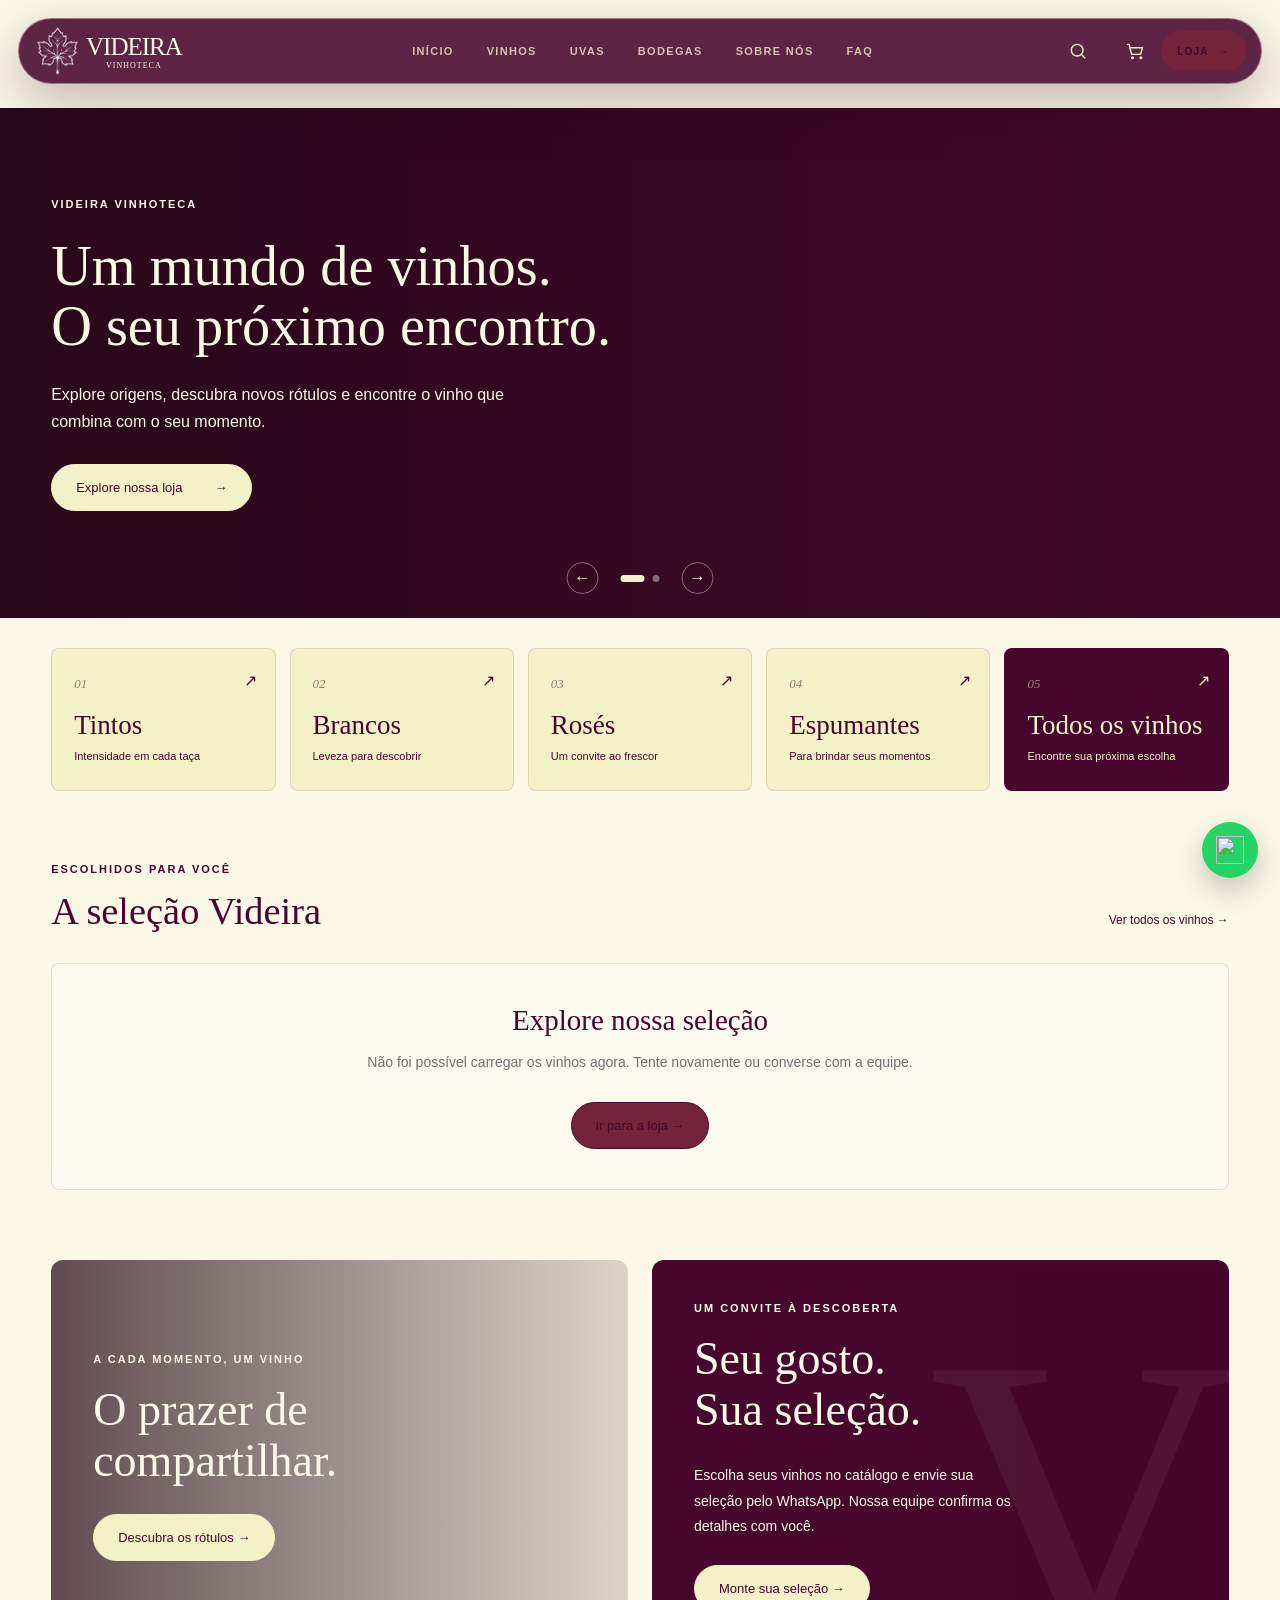
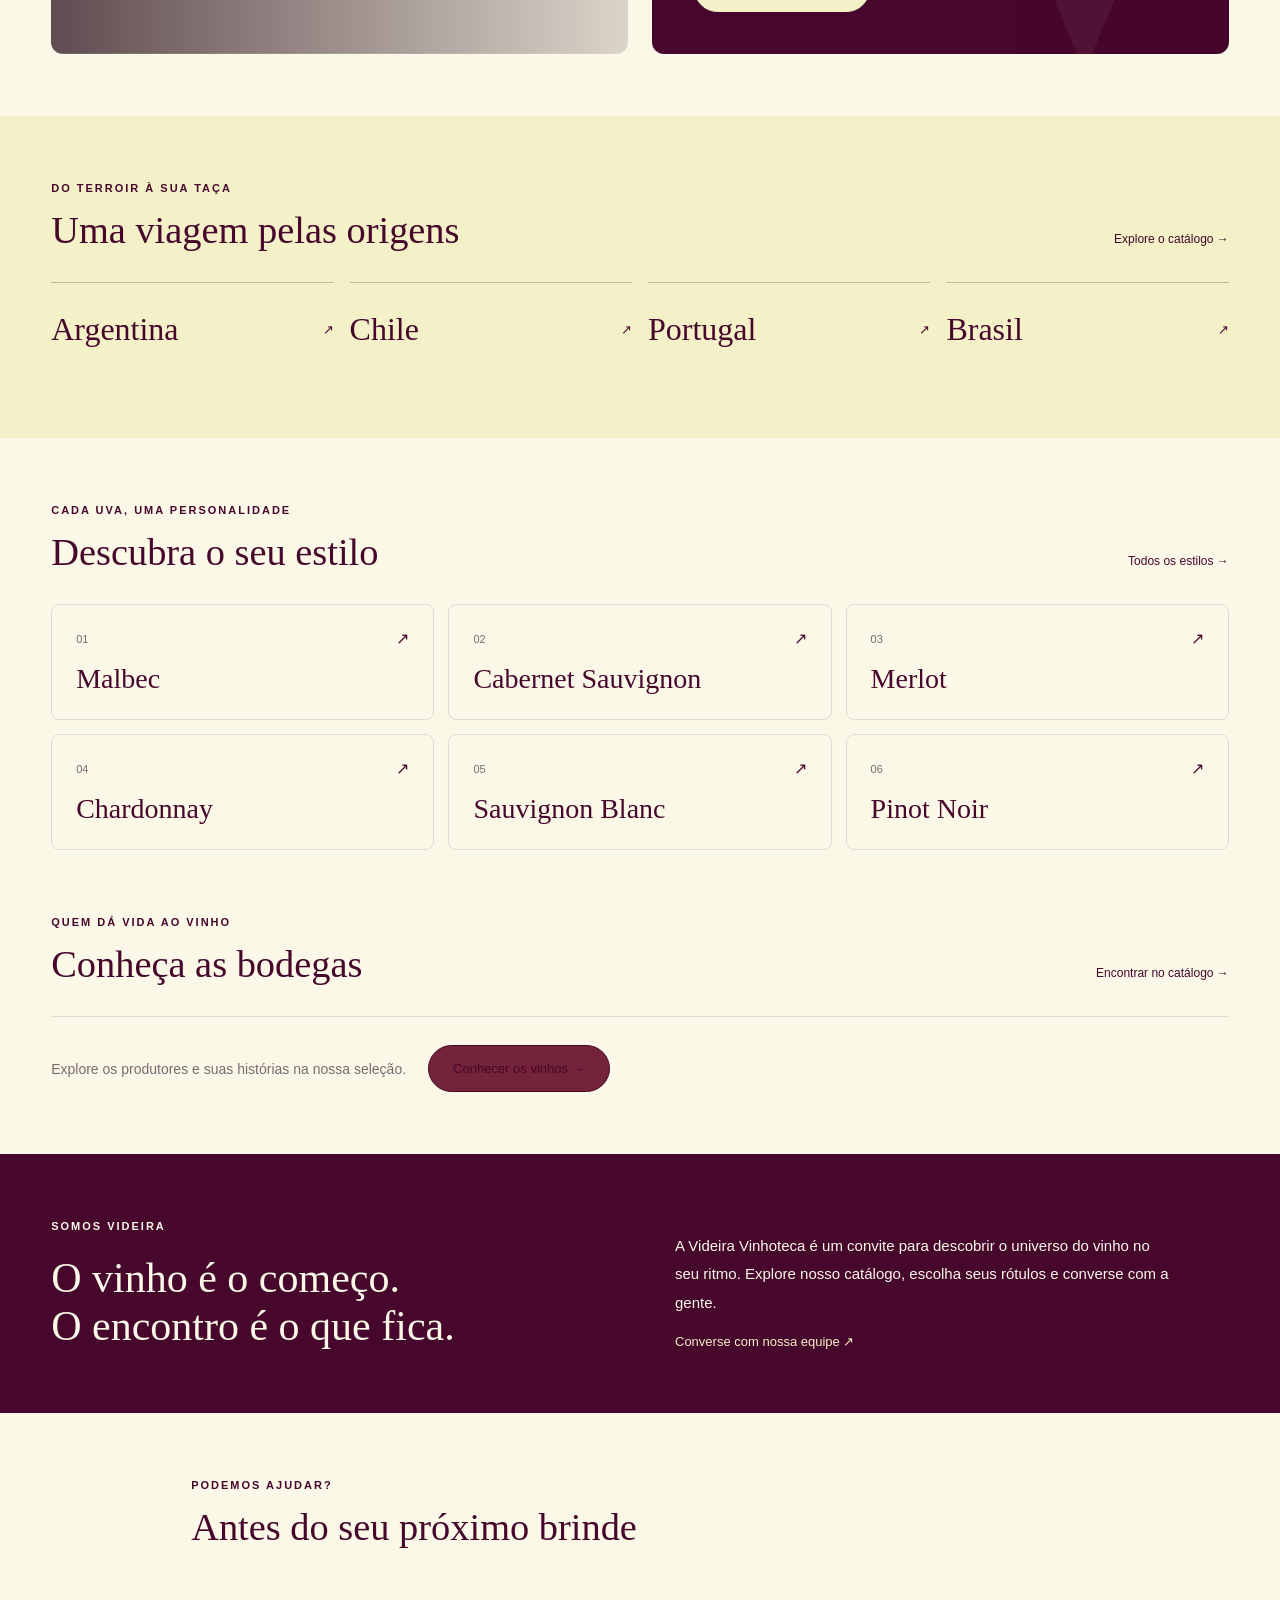
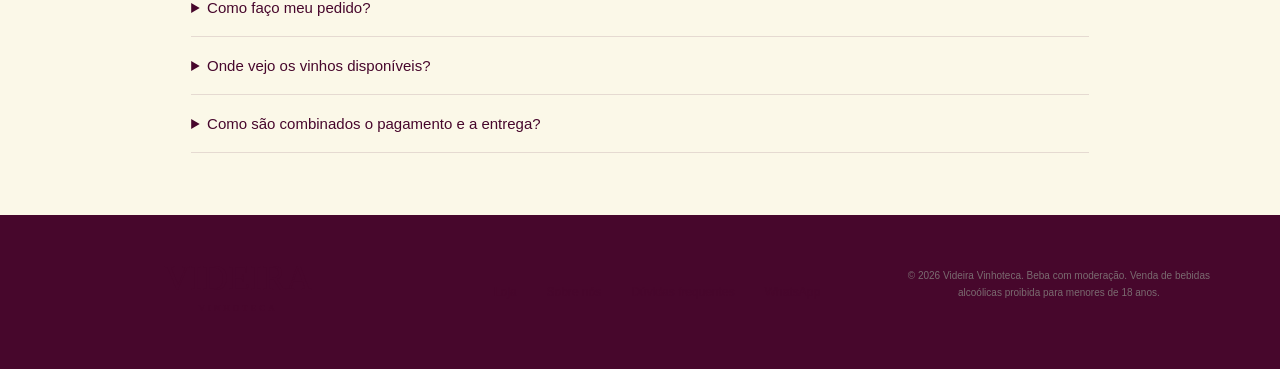
==== commit afb57f2b: "Add hierarchical catalog attributes, payment promotions and full store settings" ====
--- a/index.html
+++ b/index.html
@@ -1 +1 @@
-<!doctype html><html lang="pt-BR"><head><meta charset="utf-8"><meta name="viewport" content="width=device-width,initial-scale=1"><title>Videira Vinhoteca | Descubra seu próximo vinho</title><meta name="description" content="Explore vinhos, uvas e origens na Videira Vinhoteca. Monte sua seleção e converse com nossa equipe."><link rel="stylesheet" href="/reference.css"><link rel="stylesheet" href="/shop-overrides.css"><link rel="stylesheet" href="/home.css"><script defer src="/app.js"></script><script defer src="/home.js"></script></head><body data-layout="home"><header class="floating-header"><div class="header-pill"><a class="header-logo custom-logo" href="/" aria-label="Videira Vinhoteca"><img src="/logo.svg" alt=""><span class="logo-word">VIDEIRA<small>VINHOTECA</small></span></a><nav><a href="/">Início</a><a href="/loja">Vinhos</a><a href="/loja">Uvas</a><a href="/loja">Bodegas</a><a href="#sobre">Sobre nós</a><a href="#faq">FAQ</a></nav><div class="header-actions"><a class="icon-btn search-btn" href="#busca" aria-label="Buscar vinhos"><svg viewBox="0 0 24 24"><circle cx="11" cy="11" r="7"></circle><path d="m20 20-3.5-3.5"></path></svg></a><button class="icon-btn cart-icon" id="cartButton" aria-label="Minha seleção"><span id="count" hidden>0</span><svg viewBox="0 0 24 24"><circle cx="9" cy="20" r="1"></circle><circle cx="19" cy="20" r="1"></circle><path d="M3 4h2l2.4 10.4a2 2 0 0 0 2 1.6h7.8a2 2 0 0 0 2-1.6L21 8H7"></path></svg></button><a class="shop-pill active" href="/loja">Loja <span>→</span></a><button id="menuButton" aria-expanded="false" class="icon-btn mobile-menu-btn " aria-label="Abrir menu"><svg viewBox="0 0 24 24"><path d="M4 7h16M4 12h16M4 17h16"></path></svg></button></div></div></header><main class="home-main"><section class="home-hero" aria-label="Destaques da Videira"><article class="hero-slide is-active" style="--hero-image:url('https://images.unsplash.com/photo-1506377247377-2a5b3b417ebb?auto=format&fit=crop&w=1800&q=85')"><div class="hero-copy"><span class="home-kicker">VIDEIRA VINHOTECA</span><h1>Um mundo de vinhos.<br>O seu próximo encontro.</h1><p>Explore origens, descubra novos rótulos e encontre o vinho que combina com o seu momento.</p><a class="home-button light" href="/loja">Explore nossa loja <span>→</span></a></div></article><article class="hero-slide" hidden style="--hero-image:url('https://images.unsplash.com/photo-1510812431401-41d2bd2722f3?auto=format&fit=crop&w=1400&q=85')"><div class="hero-copy"><span class="home-kicker">VINHOS QUE APROXIMAM</span><h2>Boas histórias começam<br>com um brinde.</h2><p>Da escolha ao primeiro gole, a Videira acompanha você. Conte com a nossa equipe para montar sua seleção.</p><a class="home-button light" href="https://wa.me/5545999056277" target="_blank" rel="noopener">Fale com a Videira <span>↗</span></a></div></article><div class="hero-controls"><button id="heroPrev" aria-label="Destaque anterior">←</button><div role="group" aria-label="Escolher destaque"><button data-slide="0" class="active" aria-label="Destaque 1" aria-pressed="true"></button><button data-slide="1" aria-label="Destaque 2" aria-pressed="false"></button></div><button id="heroNext" aria-label="Próximo destaque">→</button></div></section><section class="home-wrap occasion-section" aria-label="Explore por tipo"><div class="occasion-grid"><a class="occasion-card" href="/loja?busca=Tinto"><span>01</span><h3>Tintos</h3><p>Intensidade em cada taça</p><b aria-hidden="true">↗</b></a><a class="occasion-card" href="/loja?busca=Branco"><span>02</span><h3>Brancos</h3><p>Leveza para descobrir</p><b aria-hidden="true">↗</b></a><a class="occasion-card" href="/loja?busca=Ros%C3%A9"><span>03</span><h3>Rosés</h3><p>Um convite ao frescor</p><b aria-hidden="true">↗</b></a><a class="occasion-card" href="/loja?busca=Espumante"><span>04</span><h3>Espumantes</h3><p>Para brindar seus momentos</p><b aria-hidden="true">↗</b></a><a class="occasion-card" href="/loja"><span>05</span><h3>Todos os vinhos</h3><p>Encontre sua próxima escolha</p><b aria-hidden="true">↗</b></a></div></section><section class="home-wrap selection-section" id="selecao"><div class="home-section-head"><div><span class="home-kicker">ESCOLHIDOS PARA VOCÊ</span><h2>A seleção Videira</h2></div><a href="/loja">Ver todos os vinhos →</a></div><div id="homeFeatured" class="home-product-grid" aria-live="polite"><p>Carregando nossa seleção…</p></div></section><section class="home-wrap editorial-grid"><article class="editorial-card photo" style="background-image:linear-gradient(90deg,#240916b8,#24091626),url('https://images.unsplash.com/photo-1510812431401-41d2bd2722f3?auto=format&fit=crop&w=1400&q=85')"><span class="home-kicker">A CADA MOMENTO, UM VINHO</span><h2>O prazer de<br>compartilhar.</h2><a class="home-button light" href="/loja">Descubra os rótulos →</a></article><article class="editorial-card wine"><span class="home-kicker">UM CONVITE À DESCOBERTA</span><h2>Seu gosto.<br>Sua seleção.</h2><p>Escolha seus vinhos no catálogo e envie sua seleção pelo WhatsApp. Nossa equipe confirma os detalhes com você.</p><a class="home-button light" href="/loja">Monte sua seleção →</a></article></section><section class="origins-section" id="origens"><div class="home-wrap"><div class="home-section-head"><div><span class="home-kicker">DO TERROIR À SUA TAÇA</span><h2>Uma viagem pelas origens</h2></div><a href="/loja">Explore o catálogo →</a></div><div id="homeCountries" class="home-country-grid"></div></div></section><section class="home-wrap" id="tipos"><div class="home-section-head"><div><span class="home-kicker">CADA UVA, UMA PERSONALIDADE</span><h2>Descubra o seu estilo</h2></div><a href="/loja">Todos os estilos →</a></div><div class="home-grapes"><a href="/loja?busca=Malbec"><span>01</span><h3>Malbec</h3><b>↗</b></a><a href="/loja?busca=Cabernet%20Sauvignon"><span>02</span><h3>Cabernet Sauvignon</h3><b>↗</b></a><a href="/loja?busca=Merlot"><span>03</span><h3>Merlot</h3><b>↗</b></a><a href="/loja?busca=Chardonnay"><span>04</span><h3>Chardonnay</h3><b>↗</b></a><a href="/loja?busca=Sauvignon%20Blanc"><span>05</span><h3>Sauvignon Blanc</h3><b>↗</b></a><a href="/loja?busca=Pinot%20Noir"><span>06</span><h3>Pinot Noir</h3><b>↗</b></a></div></section><section class="home-wrap producers-section" id="produtores"><div class="home-section-head"><div><span class="home-kicker">QUEM DÁ VIDA AO VINHO</span><h2>Conheça as bodegas</h2></div><a href="/loja">Encontrar no catálogo →</a></div><div id="homeWineries" class="home-wineries"><p>Explore os produtores e suas histórias na nossa seleção.</p><a class="home-button" href="/loja">Conhecer os vinhos →</a></div></section><section class="home-about" id="sobre"><div class="home-wrap about-grid"><div><span class="home-kicker">SOMOS VIDEIRA</span><h2>O vinho é o começo.<br>O encontro é o que fica.</h2></div><div><p>A Videira Vinhoteca é um convite para descobrir o universo do vinho no seu ritmo. Explore nosso catálogo, escolha seus rótulos e converse com a gente.</p><a href="https://wa.me/5545999056277" target="_blank" rel="noopener">Converse com nossa equipe ↗</a></div></div></section><section class="home-wrap home-faq" id="faq"><span class="home-kicker">PODEMOS AJUDAR?</span><h2>Antes do seu próximo brinde</h2><details><summary>Como faço meu pedido?</summary><p>Adicione os vinhos à sua seleção na loja e clique em “Continuar no WhatsApp”. Nossa equipe confirma disponibilidade, valores e entrega.</p></details><details><summary>Onde vejo os vinhos disponíveis?</summary><p>Na página Loja você pode buscar por nome, uva, país ou bodega. O catálogo é atualizado pela equipe Videira.</p></details><details><summary>Como são combinados o pagamento e a entrega?</summary><p>Os detalhes de pagamento, frete e prazo são informados no atendimento pelo WhatsApp antes da confirmação do pedido.</p></details></section></main><footer class="home-footer"><a class="footer-brand" href="/">VIDEIRA <small>VINHOTECA</small></a><nav><a href="/loja">Loja</a><a href="#sobre">Sobre nós</a><a href="#faq">Dúvidas frequentes</a><a href="https://wa.me/5545999056277" target="_blank" rel="noopener">WhatsApp</a></nav><p>© 2026 Videira Vinhoteca. Beba com moderação. Venda de bebidas alcoólicas proibida para menores de 18 anos.</p></footer><aside id="mobileMenu" class="mobile-menu"><div class="mobile-menu-shell"><nav class="mobile-menu-links"><a href="/">Início</a><a href="/loja">Loja</a><a href="#origens">Origens</a><a href="#tipos">Uvas</a><a href="#produtores">Bodegas</a><a href="#sobre">Sobre nós</a></nav></div></aside><a id="contact" class="whatsapp-float" href="https://wa.me/5545999056277" target="_blank" rel="noopener" aria-label="Conversar no WhatsApp"><img class="social-icon-img" src="https://cdn.simpleicons.org/whatsapp/ffffff" alt=""></a><dialog id="cart" class="cart-modal"><button class="drawer-close" data-close="cart" aria-label="Fechar seleção">×</button><div class="dialog-heading"><p class="kicker dark">SEU CARRINHO</p></div><h2>Minha seleção</h2><div id="cartItems" class="cart-items"></div><p id="total"></p><a id="checkout" class="checkout" target="_blank" rel="noopener">Continuar no WhatsApp</a><p class="muted">Disponibilidade, valores e frete confirmados no atendimento.</p></dialog><dialog id="headerSearch" class="header-search-dialog"><button data-close="headerSearch" aria-label="Fechar busca">×</button><h2>Encontre seu próximo vinho</h2><form action="/loja" class="home-search" role="search"><input name="busca" type="search" aria-label="Buscar no catálogo" placeholder="Vinho, uva, país ou bodega…" autofocus><button aria-label="Pesquisar">⌕</button></form></dialog></body></html>+<!doctype html><html lang="pt-BR"><head><meta charset="utf-8"><meta name="viewport" content="width=device-width,initial-scale=1"><title>Videira Vinhoteca | Descubra seu próximo vinho</title><meta name="description" content="Explore vinhos, uvas e origens na Videira Vinhoteca. Monte sua seleção e converse com nossa equipe."><link rel="stylesheet" href="/reference.css"><link rel="stylesheet" href="/shop-overrides.css"><link rel="stylesheet" href="/home.css"><link rel="stylesheet" href="/catalog.css"><script defer src="/app.js"></script><script defer src="/catalog.js"></script><script defer src="/home.js"></script></head><body data-layout="home"><header class="floating-header"><div class="header-pill"><a class="header-logo custom-logo" href="/" aria-label="Videira Vinhoteca"><img src="/logo.svg" alt=""><span class="logo-word">VIDEIRA<small>VINHOTECA</small></span></a><nav><a href="/">Início</a><a href="/loja">Vinhos</a><a href="/loja">Uvas</a><a href="/loja">Bodegas</a><a href="#sobre">Sobre nós</a><a href="#faq">FAQ</a></nav><div class="header-actions"><a class="icon-btn search-btn" href="#busca" aria-label="Buscar vinhos"><svg viewBox="0 0 24 24"><circle cx="11" cy="11" r="7"></circle><path d="m20 20-3.5-3.5"></path></svg></a><button class="icon-btn cart-icon" id="cartButton" aria-label="Minha seleção"><span id="count" hidden>0</span><svg viewBox="0 0 24 24"><circle cx="9" cy="20" r="1"></circle><circle cx="19" cy="20" r="1"></circle><path d="M3 4h2l2.4 10.4a2 2 0 0 0 2 1.6h7.8a2 2 0 0 0 2-1.6L21 8H7"></path></svg></button><a class="shop-pill active" href="/loja">Loja <span>→</span></a><button id="menuButton" aria-expanded="false" class="icon-btn mobile-menu-btn " aria-label="Abrir menu"><svg viewBox="0 0 24 24"><path d="M4 7h16M4 12h16M4 17h16"></path></svg></button></div></div></header><main class="home-main"><section class="home-hero" aria-label="Destaques da Videira"><article class="hero-slide is-active" style="--hero-image:url('https://images.unsplash.com/photo-1506377247377-2a5b3b417ebb?auto=format&fit=crop&w=1800&q=85')"><div class="hero-copy"><span class="home-kicker">VIDEIRA VINHOTECA</span><h1>Um mundo de vinhos.<br>O seu próximo encontro.</h1><p>Explore origens, descubra novos rótulos e encontre o vinho que combina com o seu momento.</p><a class="home-button light" href="/loja">Explore nossa loja <span>→</span></a></div></article><article class="hero-slide" hidden style="--hero-image:url('https://images.unsplash.com/photo-1510812431401-41d2bd2722f3?auto=format&fit=crop&w=1400&q=85')"><div class="hero-copy"><span class="home-kicker">VINHOS QUE APROXIMAM</span><h2>Boas histórias começam<br>com um brinde.</h2><p>Da escolha ao primeiro gole, a Videira acompanha você. Conte com a nossa equipe para montar sua seleção.</p><a class="home-button light" href="https://wa.me/5545999056277" target="_blank" rel="noopener">Fale com a Videira <span>↗</span></a></div></article><div class="hero-controls"><button id="heroPrev" aria-label="Destaque anterior">←</button><div role="group" aria-label="Escolher destaque"><button data-slide="0" class="active" aria-label="Destaque 1" aria-pressed="true"></button><button data-slide="1" aria-label="Destaque 2" aria-pressed="false"></button></div><button id="heroNext" aria-label="Próximo destaque">→</button></div></section><section class="home-wrap occasion-section" aria-label="Explore por tipo"><div class="occasion-grid"><a class="occasion-card" href="/loja?busca=Tinto"><span>01</span><h3>Tintos</h3><p>Intensidade em cada taça</p><b aria-hidden="true">↗</b></a><a class="occasion-card" href="/loja?busca=Branco"><span>02</span><h3>Brancos</h3><p>Leveza para descobrir</p><b aria-hidden="true">↗</b></a><a class="occasion-card" href="/loja?busca=Ros%C3%A9"><span>03</span><h3>Rosés</h3><p>Um convite ao frescor</p><b aria-hidden="true">↗</b></a><a class="occasion-card" href="/loja?busca=Espumante"><span>04</span><h3>Espumantes</h3><p>Para brindar seus momentos</p><b aria-hidden="true">↗</b></a><a class="occasion-card" href="/loja"><span>05</span><h3>Todos os vinhos</h3><p>Encontre sua próxima escolha</p><b aria-hidden="true">↗</b></a></div></section><section class="home-wrap selection-section" id="selecao"><div class="home-section-head"><div><span class="home-kicker">ESCOLHIDOS PARA VOCÊ</span><h2>A seleção Videira</h2></div><a href="/loja">Ver todos os vinhos →</a></div><div id="homeFeatured" class="home-product-grid" aria-live="polite"><p>Carregando nossa seleção…</p></div></section><section class="home-wrap editorial-grid"><article class="editorial-card photo" style="background-image:linear-gradient(90deg,#240916b8,#24091626),url('https://images.unsplash.com/photo-1510812431401-41d2bd2722f3?auto=format&fit=crop&w=1400&q=85')"><span class="home-kicker">A CADA MOMENTO, UM VINHO</span><h2>O prazer de<br>compartilhar.</h2><a class="home-button light" href="/loja">Descubra os rótulos →</a></article><article class="editorial-card wine"><span class="home-kicker">UM CONVITE À DESCOBERTA</span><h2>Seu gosto.<br>Sua seleção.</h2><p>Escolha seus vinhos no catálogo e envie sua seleção pelo WhatsApp. Nossa equipe confirma os detalhes com você.</p><a class="home-button light" href="/loja">Monte sua seleção →</a></article></section><section class="origins-section" id="origens"><div class="home-wrap"><div class="home-section-head"><div><span class="home-kicker">DO TERROIR À SUA TAÇA</span><h2>Uma viagem pelas origens</h2></div><a href="/loja">Explore o catálogo →</a></div><div id="homeCountries" class="home-country-grid"></div></div></section><section class="home-wrap" id="tipos"><div class="home-section-head"><div><span class="home-kicker">CADA UVA, UMA PERSONALIDADE</span><h2>Descubra o seu estilo</h2></div><a href="/loja">Todos os estilos →</a></div><div class="home-grapes"><a href="/loja?busca=Malbec"><span>01</span><h3>Malbec</h3><b>↗</b></a><a href="/loja?busca=Cabernet%20Sauvignon"><span>02</span><h3>Cabernet Sauvignon</h3><b>↗</b></a><a href="/loja?busca=Merlot"><span>03</span><h3>Merlot</h3><b>↗</b></a><a href="/loja?busca=Chardonnay"><span>04</span><h3>Chardonnay</h3><b>↗</b></a><a href="/loja?busca=Sauvignon%20Blanc"><span>05</span><h3>Sauvignon Blanc</h3><b>↗</b></a><a href="/loja?busca=Pinot%20Noir"><span>06</span><h3>Pinot Noir</h3><b>↗</b></a></div></section><section class="home-wrap producers-section" id="produtores"><div class="home-section-head"><div><span class="home-kicker">QUEM DÁ VIDA AO VINHO</span><h2>Conheça as bodegas</h2></div><a href="/loja">Encontrar no catálogo →</a></div><div id="homeWineries" class="home-wineries"><p>Explore os produtores e suas histórias na nossa seleção.</p><a class="home-button" href="/loja">Conhecer os vinhos →</a></div></section><section class="home-about" id="sobre"><div class="home-wrap about-grid"><div><span class="home-kicker">SOMOS VIDEIRA</span><h2>O vinho é o começo.<br>O encontro é o que fica.</h2></div><div><p>A Videira Vinhoteca é um convite para descobrir o universo do vinho no seu ritmo. Explore nosso catálogo, escolha seus rótulos e converse com a gente.</p><a href="https://wa.me/5545999056277" target="_blank" rel="noopener">Converse com nossa equipe ↗</a></div></div></section><section class="home-wrap home-faq" id="faq"><span class="home-kicker">PODEMOS AJUDAR?</span><h2>Antes do seu próximo brinde</h2><details><summary>Como faço meu pedido?</summary><p>Adicione os vinhos à sua seleção na loja e clique em “Continuar no WhatsApp”. Nossa equipe confirma disponibilidade, valores e entrega.</p></details><details><summary>Onde vejo os vinhos disponíveis?</summary><p>Na página Loja você pode buscar por nome, uva, país ou bodega. O catálogo é atualizado pela equipe Videira.</p></details><details><summary>Como são combinados o pagamento e a entrega?</summary><p>Os detalhes de pagamento, frete e prazo são informados no atendimento pelo WhatsApp antes da confirmação do pedido.</p></details></section></main><footer class="home-footer"><a class="footer-brand" href="/">VIDEIRA <small>VINHOTECA</small></a><nav><a href="/loja">Loja</a><a href="#sobre">Sobre nós</a><a href="#faq">Dúvidas frequentes</a><a href="https://wa.me/5545999056277" target="_blank" rel="noopener">WhatsApp</a></nav><p>© 2026 Videira Vinhoteca. Beba com moderação. Venda de bebidas alcoólicas proibida para menores de 18 anos.</p></footer><aside id="mobileMenu" class="mobile-menu"><div class="mobile-menu-shell"><nav class="mobile-menu-links"><a href="/">Início</a><a href="/loja">Loja</a><a href="#origens">Origens</a><a href="#tipos">Uvas</a><a href="#produtores">Bodegas</a><a href="#sobre">Sobre nós</a></nav></div></aside><a id="contact" class="whatsapp-float" href="https://wa.me/5545999056277" target="_blank" rel="noopener" aria-label="Conversar no WhatsApp"><img class="social-icon-img" src="https://cdn.simpleicons.org/whatsapp/ffffff" alt=""></a><dialog id="cart" class="cart-modal"><button class="drawer-close" data-close="cart" aria-label="Fechar seleção">×</button><div class="dialog-heading"><p class="kicker dark">SEU CARRINHO</p></div><h2>Minha seleção</h2><div id="cartItems" class="cart-items"></div><p id="total"></p><a id="checkout" class="checkout" target="_blank" rel="noopener">Continuar no WhatsApp</a><p class="muted">Disponibilidade, valores e frete confirmados no atendimento.</p></dialog><dialog id="headerSearch" class="header-search-dialog"><button data-close="headerSearch" aria-label="Fechar busca">×</button><h2>Encontre seu próximo vinho</h2><form action="/loja" class="home-search" role="search"><input name="busca" type="search" aria-label="Buscar no catálogo" placeholder="Vinho, uva, país ou bodega…" autofocus><button aria-label="Pesquisar">⌕</button></form></dialog></body></html>
--- a/catalog.css
+++ b/catalog.css
@@ -0,0 +1 @@
+:root{--videira-color:#73233a}.catalog-price{display:flex;flex-direction:column;gap:5px}.catalog-price del{font-size:13px;color:#777;font-weight:400}.catalog-price small{font-size:12px;line-height:1.4;color:#555}.price-line{align-items:center;min-height:80px}.catalog-cart-payment{display:grid;gap:8px;margin:16px 0;font-size:14px}.catalog-cart-payment select{padding:10px;border:1px solid #ccc;background:#fff}.catalog-announcement{padding:14px 20px;background:var(--videira-color);color:#fff;text-align:center;font-size:14px}.catalog-footer{padding:36px 6%;background:#f5f2ee}.catalog-store-info{display:grid;gap:8px;font-size:13px;line-height:1.5}.catalog-store-info p{margin:0}.catalog-store-info a{margin-right:20px;color:inherit}.shop-pill.active,.checkout,.home-button:not(.light){background:var(--videira-color)!important}.catalog-payment{font-size:13px}.filters label{margin-top:18px}
